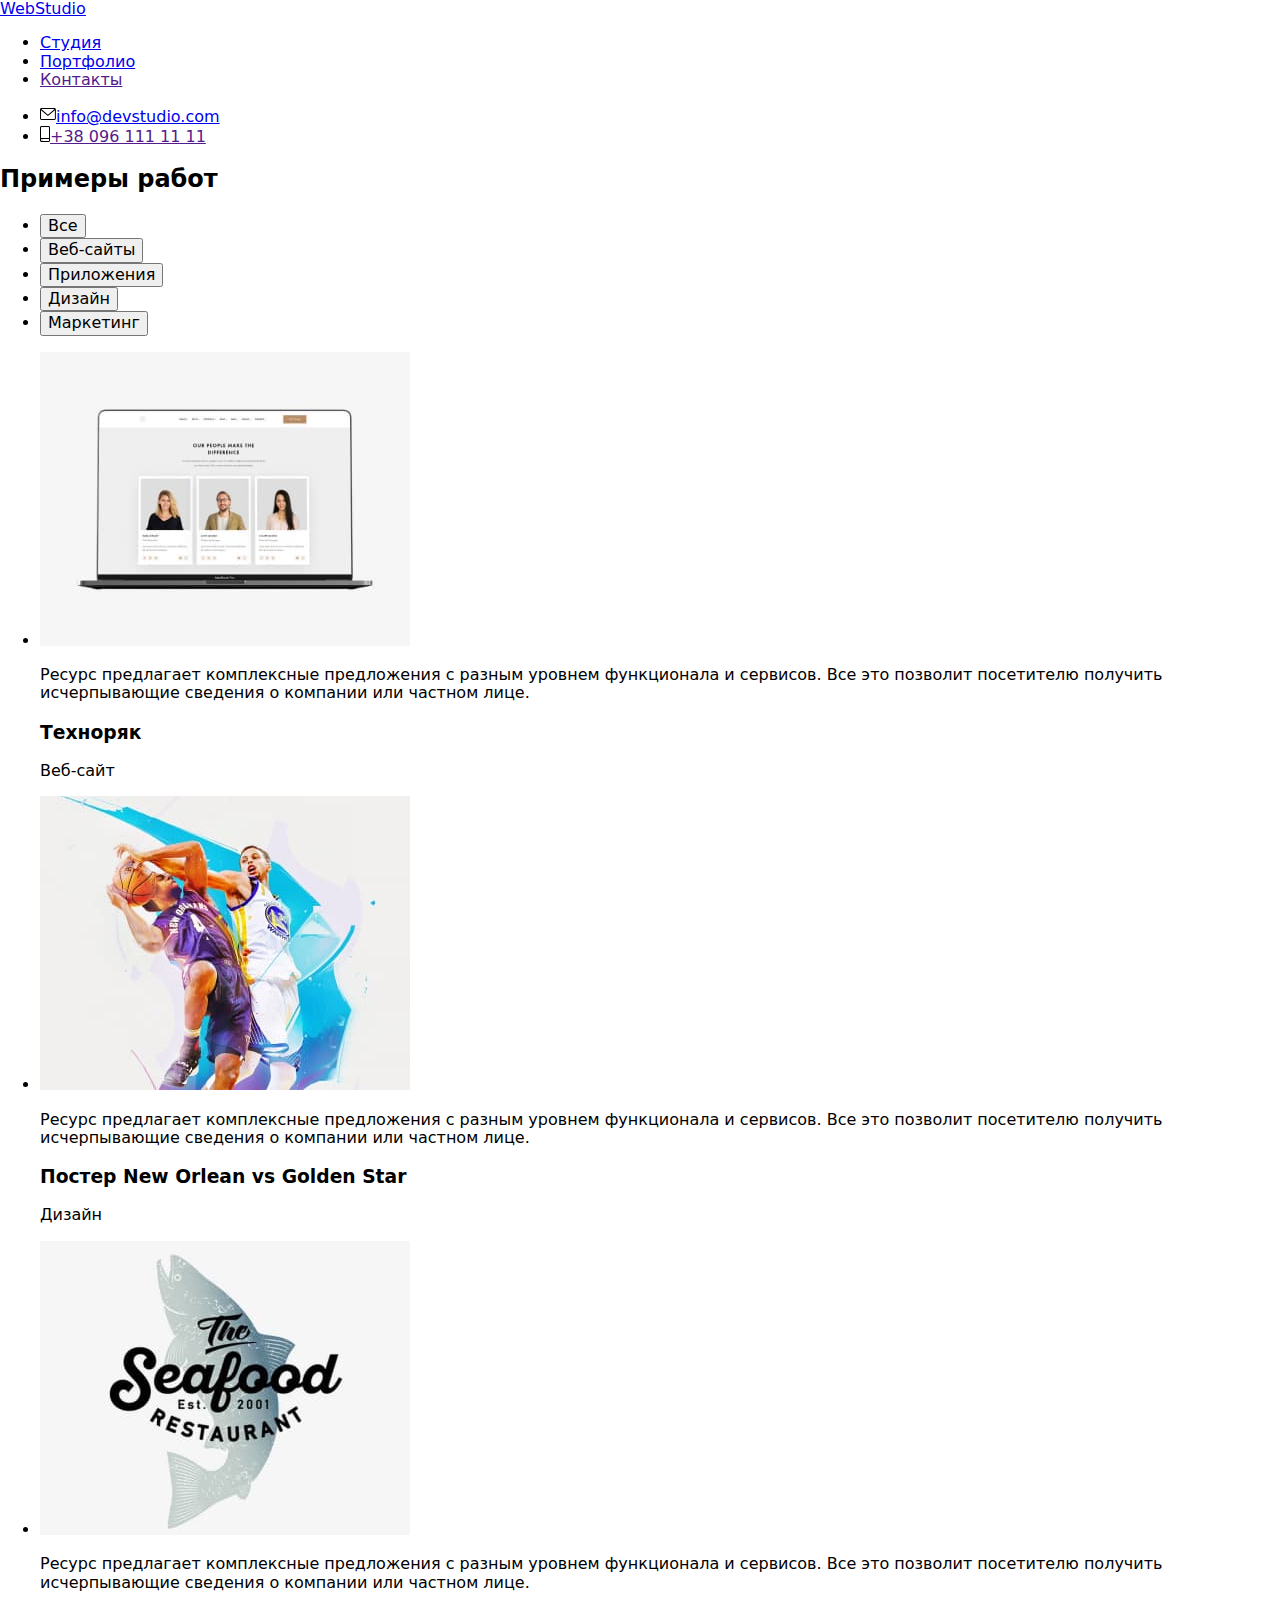
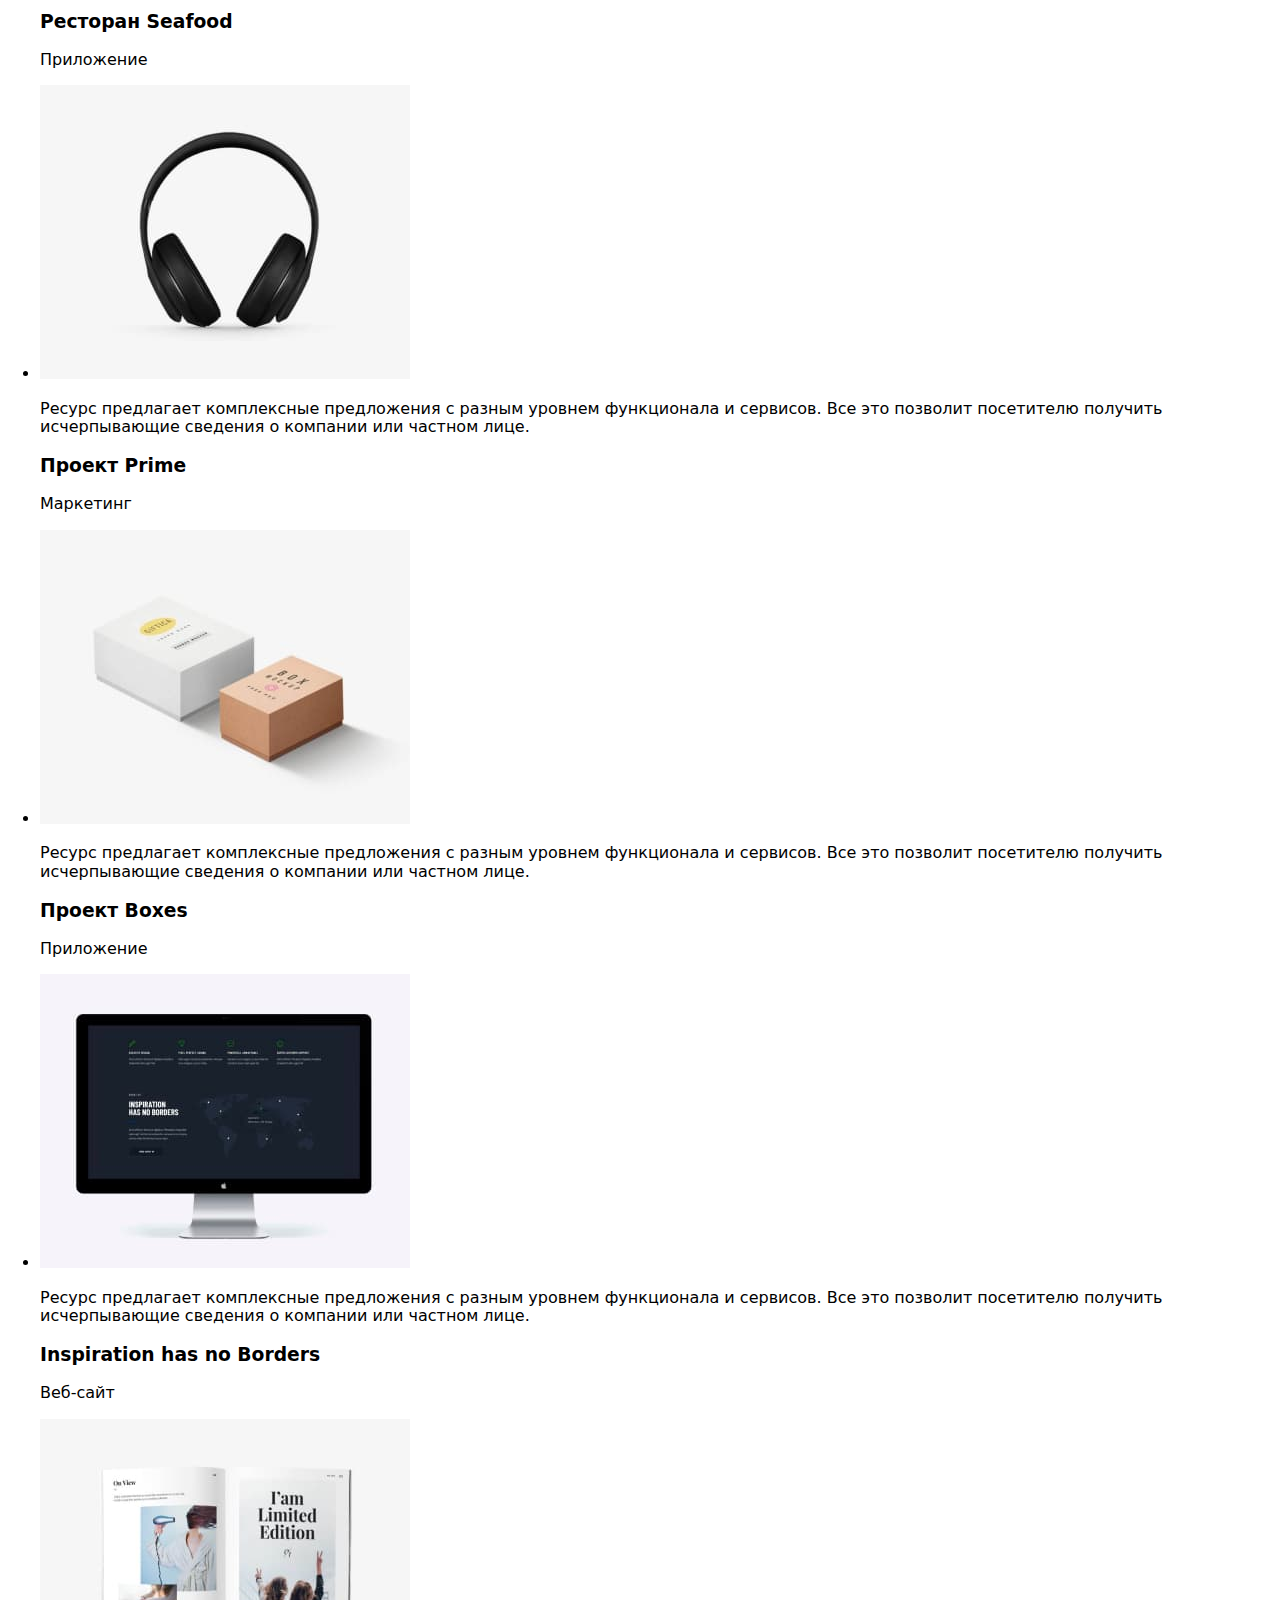
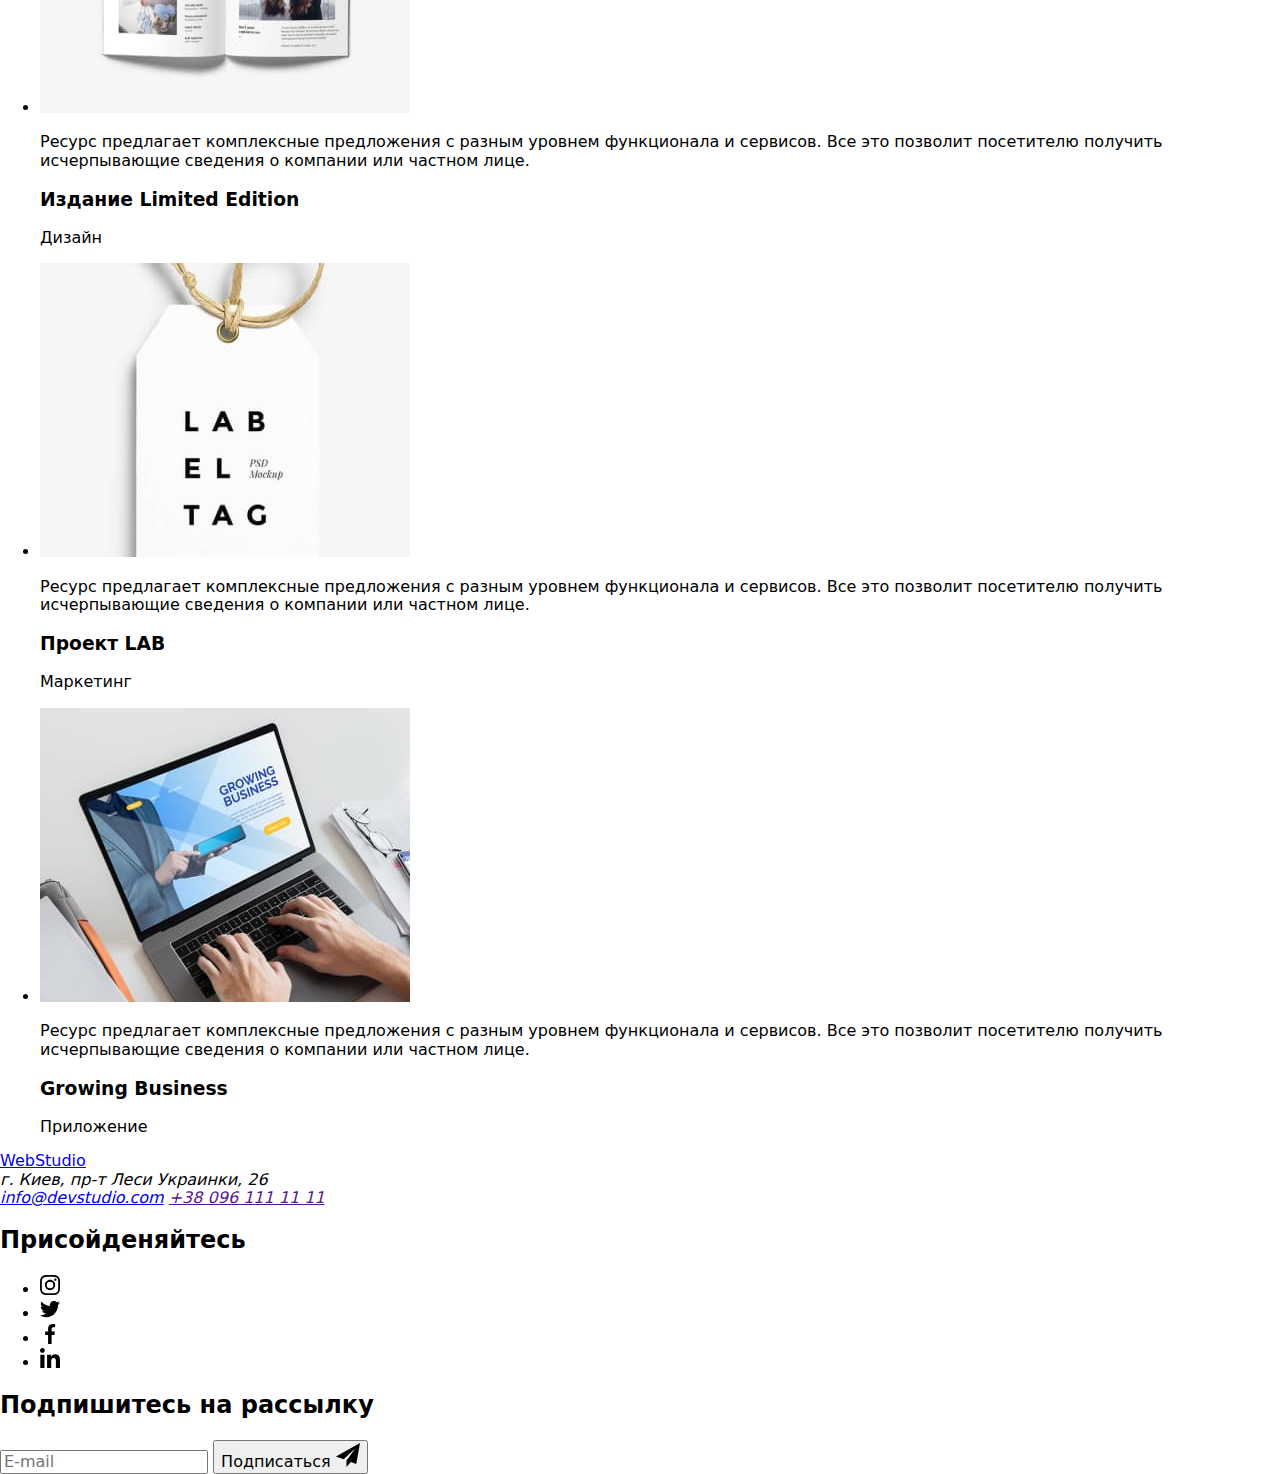
==== portfolio.html @ 20dc33cd "Добавляет разметку страницы" ====
<!DOCTYPE html>
<html lang="ru">

<head>
    <meta charset="UTF-8">
    <meta http-equiv="X-UA-Compatible" content="IE=edge">
    <meta name="viewport" content="width=device-width, initial-scale=1.0">
    <title>Студия</title>
    <link href="https://fonts.googleapis.com/css2?family=Raleway:wght@700&family=Roboto:wght@400;500;700;900&display=swap"
        rel="stylesheet">
    <link rel="stylesheet" href="https://cdnjs.cloudflare.com/ajax/libs/modern-normalize/1.1.0/modern-normalize.min.css">
    <link rel="stylesheet" href="./css/main.min.css">
</head>

<body>
    <!--Шапка-->
    <header class="main"> 
    <div class="container">
     <nav class="page-header">
         <a href="./index.html" class="page-header__logo">Web<span class="page-header__accent">Studio</span></a>
         
         <ul class="site-nav">
             <li class="site-nav__item"><a href="./index.html" class="site-nav__link">Студия</a></li>
             <li class="site-nav__item"><a href="./portfolio.html" class="site-nav__link site-nav__link--active">Портфолио</a></li>
             <li class="site-nav__item"><a href="" class="site-nav__link">Контакты</a></li>
         </ul>
        
         <ul class="contacts">
            <li class="contacts__item">
                <a href="mailto:info@devstudio.com" class="contacts__link">
                    <svg class="contacts__icon" width="16" height="16">
                        <use href="./images/symbol-defs.svg#mail"></use>
                    </svg>info@devstudio.com</a>
            </li>
            <li class="contacts__item">
                <a href="" class="contacts__link">
                    <svg class="contacts__icon" width="10" height="16">
                        <use href="./images/symbol-defs.svg#smartphone"></use>
                    </svg>+38 096 111 11 11</a>
            </li>
        </ul>
     </nav>
    </div> 
    </header>

    <main>
        <!-- Портфолио -->
        <section class="section">
        <div class="container">
            <h2 class="section__title--none">Примеры работ</h2>
            <ul class="buttons">
                <li class="buttons__item"><button type="button" class="buttons__link">Все</button></li>
                <li class="buttons__item"><button type="button" class="buttons__link">Веб-сайты</button></li>
                <li class="buttons__item"><button type="button" class="buttons__link">Приложения</button></li>
                <li class="buttons__item"><button type="button" class="buttons__link">Дизайн</button></li>
                <li class="buttons__item"><button type="button" class="buttons__link">Маркетинг</button></li>
            </ul>
            <ul class="card-set">
            <li class="card-set__elements">
            <div class="foto">
                <img src="./images/portfolio1.jpg" alt="Техноряк" width="370" height="294">
                <div class="foto__overlay">
                    <p class="foto__text">
                        Ресурс предлагает комплексные предложения с разным уровнем функционала и сервисов. Все это позволит посетителю
                        получить
                        исчерпывающие сведения о компании или частном лице.
                    </p>
                </div>
            </div>
                <div class="card-set__meta">
                    <h3 class="card-set__title">Техноряк</h3>
                    <p class="card-set__text">Веб-сайт</p>
                </div>
            </li>
            <li class="card-set__elements">
                <div class="foto">
                <img src="./images/portfolio2.jpg" alt="Постер" width="370" height="294">
                <div class="foto__overlay">
                    <p class="foto__text">
                        Ресурс предлагает комплексные предложения с разным уровнем функционала и сервисов. Все это позволит посетителю
                        получить
                        исчерпывающие сведения о компании или частном лице.
                    </p>
                </div>
                </div>
                <div class="card-set__meta">
                    <h3 class="card-set__title">Постер New Orlean vs Golden Star</h3>
                    <p class="card-set__text">Дизайн</p>
                </div>
            </li>
            <li class="card-set__elements">
                <div class="foto">
                <img src="./images/portfolio3.jpg" alt="Ресторан Seafood" width="370" height="294">
                <div class="foto__overlay">
                    <p class="foto__text">
                        Ресурс предлагает комплексные предложения с разным уровнем функционала и сервисов. Все это позволит посетителю
                        получить
                        исчерпывающие сведения о компании или частном лице.
                    </p>
                </div>
                </div>
                <div class="card-set__meta">
                    <h3 class="card-set__title">Ресторан Seafood</h3>
                    <p class="card-set__text">Приложение</p>
                </div>
            </li>
            <li class="card-set__elements">
                <div class="foto">
                <img src="./images/portfolio4.jpg" alt="Наушники" width="370" height="294">
                <div class="foto__overlay">
                    <p class="foto__text">
                        Ресурс предлагает комплексные предложения с разным уровнем функционала и сервисов. Все это позволит посетителю
                        получить
                        исчерпывающие сведения о компании или частном лице.
                    </p>
                </div>
                </div>
                <div class="card-set__meta">
                    <h3 class="card-set__title">Проект Prime</h3>
                     <p class="card-set__text">Маркетинг</p>
                </div>
            </li>
            <li class="card-set__elements">
                <div class="foto">
                <img src="./images/portfolio5.jpg" alt="Две коробки" width="370" height="294">
                <div class="foto__overlay">
                    <p class="foto__text">
                        Ресурс предлагает комплексные предложения с разным уровнем функционала и сервисов. Все это позволит посетителю
                        получить
                        исчерпывающие сведения о компании или частном лице.
                    </p>
                </div>
                </div>
                <div class="card-set__meta">
                    <h3 class="card-set__title">Проект Boxes</h3>
                    <p class="card-set__text">Приложение</p>
                </div>
            </li>
            <li class="card-set__elements">
                <div class="foto">
                <img src="./images/portfolio6.jpg" alt="Екран монитора" width="370" height="294">
                <div class="foto__overlay">
                    <p class="foto__text">
                        Ресурс предлагает комплексные предложения с разным уровнем функционала и сервисов. Все это позволит посетителю
                        получить
                        исчерпывающие сведения о компании или частном лице.
                    </p>
                </div>
                </div>
                <div class="card-set__meta">
                    <h3 class="card-set__title">Inspiration has no Borders</h3>
                    <p class="card-set__text">Веб-сайт</p>
                </div>
            </li>
            <li class="card-set__elements">
                <div class="foto">
                <img src="./images/portfolio7.jpg" alt="Журнал" width="370" height="294">
                <div class="foto__overlay">
                    <p class="foto__text">
                        Ресурс предлагает комплексные предложения с разным уровнем функционала и сервисов. Все это позволит посетителю
                        получить
                        исчерпывающие сведения о компании или частном лице.
                    </p>
                </div>
                </div>
                <div class="card-set__meta">
                    <h3 class="card-set__title">Издание Limited Edition</h3>
                    <p class="card-set__text">Дизайн</p>
                </div>
             </li>
            <li class="card-set__elements">
                <div class="foto">
                <img src="./images/portfolio8.jpg" alt="Бирочка" width="370" height="294">
                <div class="foto__overlay">
                    <p class="foto__text">
                        Ресурс предлагает комплексные предложения с разным уровнем функционала и сервисов. Все это позволит посетителю
                        получить
                        исчерпывающие сведения о компании или частном лице.
                    </p>
                </div>
                </div>
                <div class="card-set__meta">
                    <h3 class="card-set__title">Проект LAB</h3>
                    <p class="card-set__text">Маркетинг</p>
                </div>
            </li>
            <li class="card-set__elements">
                <div class="foto">
                <img src="./images/portfolio9.jpg" alt="Ноутбук" width="370" height="294">
                <div class="foto__overlay">
                    <p class="foto__text">
                        Ресурс предлагает комплексные предложения с разным уровнем функционала и сервисов. Все это позволит посетителю
                        получить
                        исчерпывающие сведения о компании или частном лице.
                    </p>
                </div>
                </div>
                <div class="card-set__meta">
                    <h3 class="card-set__title">Growing Business</h3>
                    <p class="card-set__text">Приложение</p>
                </div>
            </li>
        </ul>
        </div>
        </section>
    </main>
    
    <!--Футер-->
    <footer class="footer">
        <div class="container container--footer">
            <section class="footer__contacts">
                <a href="./index.html" class="page-header__logo">Web<span class="footer__accent">Studio</span></a>
                <address class="footer__address">г. Киев, пр-т Леси Украинки, 26</address>
                <address class="footer__nav">
                    <a href="mailto:info@devstudio.com" class="footer__link footer__link--mail">info@devstudio.com</a>
                    <a href="" class="footer__link">+38 096 111 11 11</a>
                </address>
            </section>
            <section class="social">
                <h2 class="social__title">Присойденяйтесь</h2>
            <ul class="social__list">
                <li class="social__item">
                    <a class="social__link" href="http://" target="_blank" rel="noopener noreferrer">
                        <svg width="20" height="20">
                            <use href="./images/symbol-defs.svg#instagram"></use>
                        </svg>
                    </a>
                </li>
                <li class="social__item">
                    <a class="social__link" href="http://" target="_blank" rel="noopener noreferrer">
                        <svg width="20" height="20">
                            <use href="./images/symbol-defs.svg#twitter"></use>
                        </svg>
                    </a>
                </li>
                <li class="social__item">
                    <a class="social__link" href="http://" target="_blank" rel="noopener noreferrer">
                        <svg width="20" height="20">
                            <use href="./images/symbol-defs.svg#facebook"></use>
                        </svg>
                    </a>
                </li>
                <li class="social__item">
                    <a class="social__link" href="http://" target="_blank" rel="noopener noreferrer">
                        <svg width="20" height="20">
                            <use href="./images/symbol-defs.svg#linkedin"></use>
                        </svg>
                    </a>
                </li>
            </ul>
           </section>
            <form class="sub">
                <h2 class="sub__title">Подпишитесь на рассылку</h2>

            <div class="sub__group">
                <label for="Email" class="sub__label"></label>
                <input class="sub__input" type="email" id="Email" name="Email" placeholder="E-mail">

                <button type="submit" class="sub__button">Подписаться
                <a class="sub__send" href="http://" target="_blank" rel="noopener noreferrer">
                    <svg width="24" height="24">
                    <use href="./images/symbol-defs.svg#send"></use>
                </svg>
                </a>
                </button>
            </div>
            </form>
            </div>
    </footer>
</body>

</html>
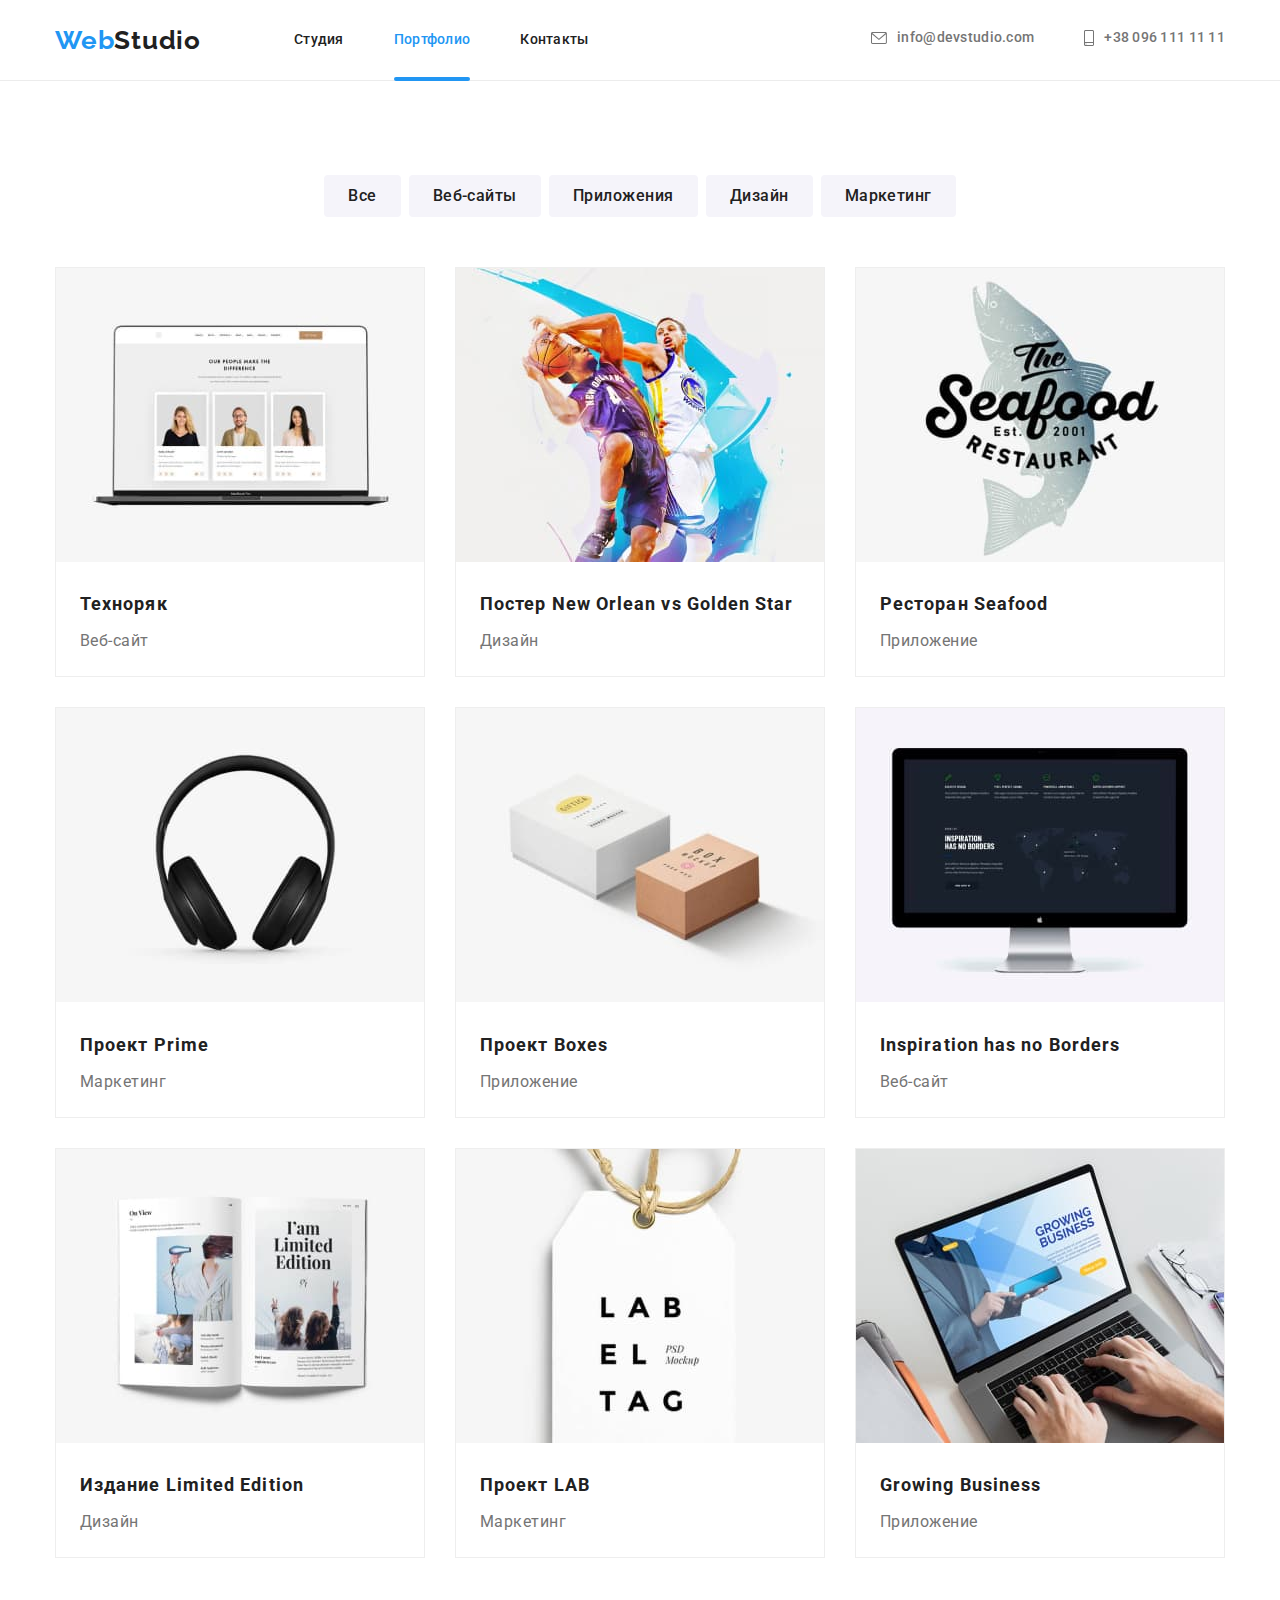
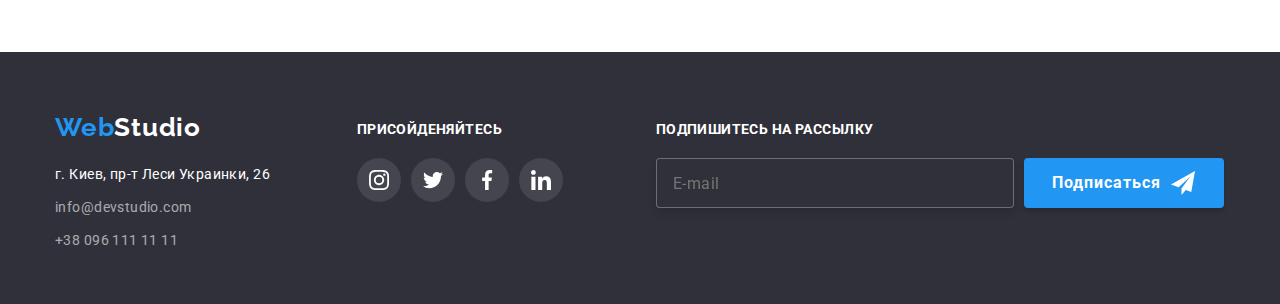
==== commit bdacfa22: "Добавляет адаптивную верстку" ====
--- a/portfolio.html
+++ b/portfolio.html
@@ -45,7 +45,7 @@
 
     <main>
         <!-- Портфолио -->
-        <section class="section">
+        <section class="section section--gallery">
         <div class="container">
             <h2 class="section__title--none">Примеры работ</h2>
             <ul class="buttons">
--- a/css/main.min.css
+++ b/css/main.min.css
@@ -0,0 +1,2 @@
+body{color:var(--primary-text-color);background-color:var(--primary-bgc-color);font-family:Roboto, sans-serif;letter-spacing:0.03em}.container{padding-left:15px;padding-right:15px;margin-left:auto;margin-right:auto}@media screen and (min-width: 480px){.container{width:480px}}@media screen and (min-width: 768px){.container{width:768px}}@media screen and (min-width: 1200px){.container{width:1200px}}h2,h3,ul{padding:0;margin:0;list-style:none}.hero__button,.modal__button{min-width:200px;font-family:inherit;font-weight:700;font-size:16px;line-height:1.9;letter-spacing:0.06em;cursor:pointer;text-align:center;background-color:#2196F3;color:#fff;border-radius:4px;border:1px solid transparent}.features__text,.team__function,.card-set__text{font-style:normal;font-weight:400;letter-spacing:0.03em;color:#757575}.section{display:-webkit-box;display:-ms-flexbox;display:flex}@media screen and (max-width: 767px){.section{padding-top:60px;padding-bottom:60px}}@media screen and (min-width: 768px){.section{padding-top:60px;padding-bottom:60px}}@media screen and (min-width: 1200px){.section{padding-top:94px;padding-bottom:94px}}.section__title{margin-top:0;margin-bottom:30px;color:#212121;font-weight:700;font-size:28px;line-height:1.17;text-align:center}@media screen and (min-width: 1200px){.section__title{margin-bottom:50px;font-size:36px;line-height:1.17}}.section__title--none{display:none}.main{border-bottom:1px solid #ECECEC}.page-header{display:-webkit-box;display:-ms-flexbox;display:flex;-webkit-box-align:center;-ms-flex-align:center;align-items:center}.page-header__accent{color:#212121}.page-header__logo{color:#2196F3;font-family:Raleway, sans-serif;font-weight:700;font-size:26px;line-height:1.19;letter-spacing:0.03em;text-decoration:none}@media screen and (max-width: 480px){.page-header__logo{font-size:24px;line-height:1.17}}.site-nav{display:-webkit-box;display:-ms-flexbox;display:flex;margin-left:93px}.site-nav__item{margin-left:50px}.site-nav__item:first-child{margin-left:0px}.site-nav__link{display:block;padding-top:32px;padding-bottom:32px;color:#212121;font-weight:500;font-size:14px;line-height:1.14;letter-spacing:0.02em;text-decoration:none;-webkit-transition:color 250ms cubic-bezier(0.4, 0, 0.2, 1);transition:color 250ms cubic-bezier(0.4, 0, 0.2, 1)}.site-nav__link:hover,.site-nav__link:focus{color:#2196F3}.site-nav__link--active{position:relative;font-weight:500;font-size:14px;line-height:1.14;letter-spacing:0.02em;text-decoration:none;color:#2196F3}.site-nav__link--active::before{position:absolute;content:"";bottom:-1px;width:100%;height:4px;border-radius:2px;background-color:#2196F3}.contacts{display:-webkit-box;display:-ms-flexbox;display:flex;margin-left:auto}.contacts__item{margin-left:50px}.contacts__item:first-child{margin-left:0px}.contacts__link{display:-webkit-inline-box;display:-ms-inline-flexbox;display:inline-flex;color:#757575;background-color:#fff;font-weight:500;font-size:14px;line-height:1.14;letter-spacing:0.02em;text-decoration:none}.contacts__link:hover,.contacts__link:focus{display:-webkit-box;display:-ms-flexbox;display:flex;color:#2196F3}.contacts__icon{display:-webkit-inline-box;display:-ms-inline-flexbox;display:inline-flex;-webkit-box-align:center;-ms-flex-align:center;align-items:center;margin-right:10px;fill:currentColor}.hero{text-align:center;padding-top:200px;padding-bottom:200px}@media screen and (max-width: 480px){.hero{padding-top:118px;padding-bottom:118px}}@media screen and (max-width: 768px){.hero{padding-top:118px;padding-bottom:118px}}.hero__title{margin-top:0;margin-bottom:30px;color:#fff;font-weight:900;font-size:44px;line-height:1.36;letter-spacing:0.06em;text-transform:uppercase}@media screen and (max-width: 480px){.hero__title{font-size:26px;line-height:1.62}}.hero__button{padding:10px 32px;border-color:#2196F3;-webkit-transition:color 250ms cubic-bezier(0.4, 0, 0.2, 1);transition:color 250ms cubic-bezier(0.4, 0, 0.2, 1)}.overlay{max-width:1600px;height:600px;margin-left:auto;margin-right:auto;background-image:-webkit-gradient(linear, left top, right top, from(rgba(47,48,58,0.4)), to(rgba(47,48,58,0.4))),url("../images/img.jpg");background-image:linear-gradient(to right, rgba(47,48,58,0.4), rgba(47,48,58,0.4)),url("../images/img.jpg");background-color:#C4C4C4;background-repeat:no-repeat;background-position:center}@media screen and (max-width: 480px){.overlay{width:480px;height:400px}}.backdrop{position:fixed;top:0;left:0;width:100%;height:100%;background-color:rgba(0,0,0,0.2);opacity:1;-webkit-transition:opacity 250ms cubic-bezier(0.4, 0, 0.2, 1);transition:opacity 250ms cubic-bezier(0.4, 0, 0.2, 1)}.backdrop.is-hidden{opacity:0;pointer-events:none;visibility:hidden}.backdrop.is-hidden .modal{-webkit-transform:translate(-50%, -50%) scale(1.1);transform:translate(-50%, -50%) scale(1.1)}.modal{position:absolute;top:50%;left:50%;width:528px;height:581px;padding:40px;background-color:#FFFFFF;-webkit-box-shadow:0px 1px 3px rgba(0,0,0,0.12),0px 1px 1px rgba(0,0,0,0.14),0px 2px 1px rgba(0,0,0,0.2);box-shadow:0px 1px 3px rgba(0,0,0,0.12),0px 1px 1px rgba(0,0,0,0.14),0px 2px 1px rgba(0,0,0,0.2);border-radius:4px;-webkit-transform:translate(-50%, -50%) scale(1);transform:translate(-50%, -50%) scale(1);-webkit-transition:-webkit-transform 250ms cubic-bezier(0.4, 0, 0.2, 1);transition:-webkit-transform 250ms cubic-bezier(0.4, 0, 0.2, 1);transition:transform 250ms cubic-bezier(0.4, 0, 0.2, 1);transition:transform 250ms cubic-bezier(0.4, 0, 0.2, 1), -webkit-transform 250ms cubic-bezier(0.4, 0, 0.2, 1)}.modal__form{max-width:528px}.modal__title{margin:0;padding-bottom:12px;font-style:normal;font-weight:700;font-size:20px;line-height:1.15;text-align:center;letter-spacing:0.03em;color:#212121}.modal__field{display:-webkit-box;display:-ms-flexbox;display:flex;-webkit-box-orient:vertical;-webkit-box-direction:normal;-ms-flex-direction:column;flex-direction:column}.modal-user{width:448px;height:58px;margin-bottom:10px}.user{position:relative;display:block;text-align:start;margin-bottom:10px;font-style:normal;font-weight:400;font-size:12px;line-height:1.16;letter-spacing:0.01em;color:#757575}.user:focus-within>.user__icon{fill:#2196F3}.user__input{width:100%;height:40px;margin-top:4px;padding-left:42px;border:1px solid rgba(33,33,33,0.2);border-radius:4px;-webkit-transition:border 250ms cubic-bezier(0.4, 0, 0.2, 1);transition:border 250ms cubic-bezier(0.4, 0, 0.2, 1)}.user__input:focus,.user__input:hover{outline:none;border:1px solid #2196F3}.user__icon{position:absolute;top:70%;left:15px;-webkit-transform:translateY(-70%);transform:translateY(-70%);-webkit-transition:fill 250ms cubic-bezier(0.4, 0, 0.2, 1);transition:fill 250ms cubic-bezier(0.4, 0, 0.2, 1)}.user--comment{margin-bottom:4px}.user__texterea{resize:none;height:120px;padding:12px 16px;margin-bottom:20px;border:1px solid rgba(33,33,33,0.2);border-radius:4px}.user__texterea::-webkit-input-placeholder{font-style:normal;font-weight:400;font-size:12px;line-height:1.16;letter-spacing:0.01em;color:rgba(117,117,117,0.5)}.user__texterea:-ms-input-placeholder{font-style:normal;font-weight:400;font-size:12px;line-height:1.16;letter-spacing:0.01em;color:rgba(117,117,117,0.5)}.user__texterea::-ms-input-placeholder{font-style:normal;font-weight:400;font-size:12px;line-height:1.16;letter-spacing:0.01em;color:rgba(117,117,117,0.5)}.user__texterea::placeholder{font-style:normal;font-weight:400;font-size:12px;line-height:1.16;letter-spacing:0.01em;color:rgba(117,117,117,0.5)}.checkbox{display:-webkit-box;display:-ms-flexbox;display:flex;-webkit-box-align:center;-ms-flex-align:center;align-items:center;-webkit-box-pack:center;-ms-flex-pack:center;justify-content:center;text-align:center;padding-left:9px;padding-top:4px;margin:0;font-size:14px;line-height:1.71;letter-spacing:0.03em}.checkbox__input{position:absolute;width:1px;height:1px;margin:-1px;border:0;padding:0;overflow:hidden;clip:rect(0 0 0 0)}.checkbox__input:checked+.checkbox__box{background-color:#2196F3;border-color:#2196F3}.checkbox__icon{fill:transparent}.checkbox__box{display:-webkit-box;display:-ms-flexbox;display:flex;-webkit-box-align:center;-ms-flex-align:center;align-items:center;-webkit-box-pack:center;-ms-flex-pack:center;justify-content:center;width:16px;height:15px;margin-right:9px;border:2px solid #212121;border-radius:3px}.checkbox__input:checked+.checkbox .checkbox__icon{fill:#fff;border:0.2px solid #FFFFFF}.checkbox__link{color:#2196F3;margin-left:2px}.modal__button{margin-top:30px;padding:10px 55px;-webkit-box-shadow:0px 4px 4px rgba(0,0,0,0.15);box-shadow:0px 4px 4px rgba(0,0,0,0.15);-webkit-transition:background-color 250ms cubic-bezier(0.4, 0, 0.2, 1);transition:background-color 250ms cubic-bezier(0.4, 0, 0.2, 1)}.modal__button:hover,.modal__button:focus{background-color:#188CE8}.modal-close{position:absolute;top:15px;right:15px;width:30px;height:30px;padding:0;background-color:#FFFFFF;border:1px solid rgba(0,0,0,0.1);border-radius:15px;cursor:pointer}.modal-close:focus-within>.modal-close__icon,.modal-close:hover>.modal-close__icon{fill:#2196F3}.modal-close__icon{display:block;background-repeat:no-repeat;background-size:contain;background-position:center;margin-left:5px;-webkit-transition:fill 250ms cubic-bezier(0.4, 0, 0.2, 1);transition:fill 250ms cubic-bezier(0.4, 0, 0.2, 1)}@media screen and (max-width: 767px){.section--features{width:480px}}.features{display:block}@media screen and (min-width: 480px){.features{width:480px}}@media screen and (max-width: 767px){.features{width:480px}}@media screen and (min-width: 768px){.features{display:-webkit-box;display:-ms-flexbox;display:flex;-ms-flex-wrap:wrap;flex-wrap:wrap;width:768px}}@media screen and (min-width: 1200px){.features{width:1200px;display:-webkit-box;display:-ms-flexbox;display:flex}}.features__item{border-radius:4px}@media screen and (max-width: 767px){.features__item{width:450px;margin-bottom:30px;margin-left:15px;margin-right:15px}.features__item:last-child{margin-bottom:0}}@media screen and (min-width: 768px){.features__item{width:354px;margin:15px}.features__item:nth-last-child(-n+2){margin-bottom:0}}@media screen and (min-width: 1200px){.features__item{width:270px;padding-bottom:0}.features__item:nth-last-child(-n+2){margin-bottom:15px}}.features__name{margin-top:0;margin-bottom:10px;color:#212121;font-weight:700;font-size:14px;line-height:1.14;text-transform:uppercase}@media screen and (max-width: 767px){.features__name{text-align:center}}.features__text{margin-top:0;margin-bottom:0;font-size:14px;line-height:1.71}.features__icon{display:-webkit-box;display:-ms-flexbox;display:flex;-webkit-box-align:center;-ms-flex-align:center;align-items:center;-webkit-box-pack:center;-ms-flex-pack:center;justify-content:center;height:120px;border-radius:4px;margin-bottom:30px;background-color:#F5F4FA}@media screen and (min-width: 480px){.features__icon{width:450px}}@media screen and (min-width: 768px){.features__icon{width:354px}}@media screen and (min-width: 1200px){.features__icon{width:270px}}.section--examples{display:none}@media screen and (min-width: 1200px){.section--examples{display:-webkit-box;display:-ms-flexbox;display:flex;padding-top:0}}.examples{display:-webkit-box;display:-ms-flexbox;display:flex}.examples__item{margin-left:30px}.examples__item:first-child{margin-left:0}.examples__action{position:relative;display:-webkit-box;display:-ms-flexbox;display:flex}.examples__text{position:absolute;bottom:0;right:0;display:-webkit-box;display:-ms-flexbox;display:flex;-webkit-box-align:center;-ms-flex-align:center;align-items:center;-webkit-box-pack:center;-ms-flex-pack:center;justify-content:center;margin:0;width:100%;height:70px;font-weight:700;font-size:14px;line-height:1.14;text-align:center;letter-spacing:0.03em;text-transform:uppercase;color:#fff;background-color:rgba(47,48,58,0.8)}.section--command{background-color:#F5F4FA}@media screen and (max-width: 767px){.section--command{width:480px;-webkit-box-pack:center;-ms-flex-pack:center;justify-content:center}}.command{display:block}@media screen and (min-width: 480px){.command{width:450px}}@media screen and (max-width: 767px){.command{width:450px}}@media screen and (min-width: 768px){.command{display:-webkit-box;display:-ms-flexbox;display:flex;-ms-flex-wrap:wrap;flex-wrap:wrap;-webkit-box-pack:center;-ms-flex-pack:center;justify-content:center;-webkit-box-align:center;-ms-flex-align:center;align-items:center;width:768px}}@media screen and (min-width: 1200px){.command{display:-webkit-box;display:-ms-flexbox;display:flex;width:1200px}}.command__item{-webkit-box-sizing:border-box;box-sizing:border-box;border-radius:0px 0px 4px 4px;-webkit-box-shadow:0px 1px 3px rgba(0,0,0,0.12),0px 1px 1px rgba(0,0,0,0.14),0px 2px 1px rgba(0,0,0,0.2);box-shadow:0px 1px 3px rgba(0,0,0,0.12),0px 1px 1px rgba(0,0,0,0.14),0px 2px 1px rgba(0,0,0,0.2);background-color:#fff}@media screen and (max-width: 767px){.command__item{margin-bottom:30px}.command__item:last-child{margin-bottom:0}}@media screen and (min-width: 768px){.command__item{margin-bottom:30px;margin:15px}.command__item:nth-last-child(-n+2){margin-bottom:0}}@media screen and (min-width: 1200px){.command__item{margin-left:30px;margin-right:0;margin-top:0;margin-bottom:0}.command__item:first-child{margin-left:0}}.team{padding-top:30px;padding-bottom:30px}.team__name{margin-top:0;margin-bottom:0px;padding-bottom:10px;color:#212121;font-weight:500;font-size:16px;line-height:1.19;text-align:center}.team__function{margin-top:0;margin-bottom:0px;font-size:16px;line-height:1.19;text-align:center}.command-social{display:-webkit-box;display:-ms-flexbox;display:flex;-webkit-box-pack:center;-ms-flex-pack:center;justify-content:center;margin-top:16px}.command-social__item{margin-left:10px}.command-social__item:first-child{margin-left:0}.command-social__link{display:-webkit-box;display:-ms-flexbox;display:flex;-webkit-box-align:center;-ms-flex-align:center;align-items:center;-webkit-box-pack:center;-ms-flex-pack:center;justify-content:center;width:44px;height:44px;border-radius:50%;fill:#AFB1B8;-webkit-transition:background-color 250ms cubic-bezier(0.4, 0, 0.2, 1),fill 250ms cubic-bezier(0.4, 0, 0.2, 1);transition:background-color 250ms cubic-bezier(0.4, 0, 0.2, 1),fill 250ms cubic-bezier(0.4, 0, 0.2, 1)}.command-social__link:hover,.command-social__link:focus{fill:#fff;background-color:#2196F3}@media screen and (max-width: 767px){.section--clients{width:480px}}.clients{display:-webkit-box;display:-ms-flexbox;display:flex}@media screen and (max-width: 767px){.clients{width:480px;display:-webkit-box;display:-ms-flexbox;display:flex;-ms-flex-wrap:wrap;flex-wrap:wrap;-webkit-box-pack:center;-ms-flex-pack:center;justify-content:center;-webkit-box-align:center;-ms-flex-align:center;align-items:center}}@media screen and (min-width: 768px){.clients{display:-webkit-box;display:-ms-flexbox;display:flex;-ms-flex-wrap:wrap;flex-wrap:wrap;-webkit-box-pack:center;-ms-flex-pack:center;justify-content:center;-webkit-box-align:center;-ms-flex-align:center;align-items:center;margin:-15px}}@media screen and (min-width: 1200px){.clients{display:-webkit-box;display:-ms-flexbox;display:flex;margin:-15px}}.clients__item{display:-webkit-box;display:-ms-flexbox;display:flex;cursor:pointer;fill:#AFB1B8}@media screen and (max-width: 767px){.clients__item{margin:15px}.clients__item:nth-last-child(-n+2){margin-bottom:0}.clients__item:nth-child(-n+2){margin-top:0}}@media screen and (min-width: 768px){.clients__item{width:calc((100% / 3 * 15px) / 3);margin:15px}}@media screen and (min-width: 1200px){.clients__item:first-child{margin-left:0}}.clients__link{display:-webkit-box;display:-ms-flexbox;display:flex;-webkit-box-align:center;-ms-flex-align:center;align-items:center;-webkit-box-pack:center;-ms-flex-pack:center;justify-content:center;width:170px;height:92px;border:1px solid #AFB1B8;border-radius:4px;-webkit-transition:border-color 250ms cubic-bezier(0.4, 0, 0.2, 1),fill 250ms cubic-bezier(0.4, 0, 0.2, 1);transition:border-color 250ms cubic-bezier(0.4, 0, 0.2, 1),fill 250ms cubic-bezier(0.4, 0, 0.2, 1)}.clients__link:hover,.clients__link:focus{fill:#2196F3;border-color:#2196F3}.clients__icon{width:106px;height:60px}.container--footer{display:-webkit-box;display:-ms-flexbox;display:flex}@media screen and (max-width: 767px){.container--footer{display:block}}@media screen and (min-width: 768px){.container--footer{width:768px;-ms-flex-wrap:wrap;flex-wrap:wrap}}@media screen and (min-width: 1200px){.container--footer{min-width:1200px;-ms-flex-wrap:nowrap;flex-wrap:nowrap}}.footer{display:-webkit-box;display:-ms-flexbox;display:flex;padding-top:60px;padding-bottom:60px;background-color:#2F303A}@media screen and (max-width: 767px){.footer{width:480px;height:603px}}@media screen and (min-width: 768px){.footer{min-width:768px;height:463px}}@media screen and (min-width: 1200px){.footer{height:252px}}.footer__contacts{display:block}@media screen and (max-width: 767px){.footer__contacts{-webkit-box-pack:center;-ms-flex-pack:center;justify-content:center;-webkit-box-align:center;-ms-flex-align:center;align-items:center;text-align:center}}@media screen and (min-width: 768px){.footer__contacts{width:232px;margin-left:76px;-webkit-box-pack:center;-ms-flex-pack:center;justify-content:center;-webkit-box-align:center;-ms-flex-align:center;align-items:center;text-align:center}}@media screen and (min-width: 1200px){.footer__contacts{margin-left:0;text-align:start}}.footer__address{margin-bottom:9px;margin-top:20px;color:#fff;font-style:normal;font-size:14px;line-height:1.71;letter-spacing:0.03em}.footer__accent{color:#fff}.footer__nav{display:block}@media screen and (max-width: 767px){.footer__nav{margin-left:155px}}@media screen and (min-width: 768px){.footer__nav{margin-left:50px}}@media screen and (min-width: 1200px){.footer__nav{margin-left:0}}.footer__link{display:-webkit-box;display:-ms-flexbox;display:flex;color:rgba(255,255,255,0.6);font-style:normal;font-size:14px;line-height:1.71;letter-spacing:0.03em;text-decoration:none;-webkit-transition:color 250ms cubic-bezier(0.4, 0, 0.2, 1);transition:color 250ms cubic-bezier(0.4, 0, 0.2, 1)}.footer__link:hover,.footer__link:focus{color:#2196F3;text-decoration:none}.footer__link--mail{margin-bottom:9px}.social{display:inline-block;width:206px;height:80px}@media screen and (max-width: 767px){.social{width:450px;margin-left:0;margin-top:60px}}@media screen and (min-width: 768px){.social{margin-left:165px}}@media screen and (min-width: 1200px){.social{margin-left:70px}}.social__title{margin:0;padding-top:10px;padding-bottom:20px;-webkit-box-pack:center;-ms-flex-pack:center;justify-content:center;font-weight:700;font-size:14px;line-height:1.14;letter-spacing:0.03em;text-transform:uppercase;color:#fff}@media screen and (max-width: 767px){.social__title{text-align:center}}@media screen and (min-width: 768px){.social__title{text-align:center}}@media screen and (min-width: 1200px){.social__title{text-align:start}}.social__list{display:-webkit-box;display:-ms-flexbox;display:flex;margin:0}@media screen and (max-width: 767px){.social__list{width:450px;-webkit-box-pack:center;-ms-flex-pack:center;justify-content:center}}@media screen and (min-width: 1200px){.social__list{width:206px}}.social__item{margin-left:10px}.social__item:first-child{margin-left:0}.social__link{display:-webkit-box;display:-ms-flexbox;display:flex;-webkit-box-align:center;-ms-flex-align:center;align-items:center;-webkit-box-pack:center;-ms-flex-pack:center;justify-content:center;width:44px;height:44px;border-radius:50%;fill:#fff;background-color:rgba(255,255,255,0.1);-webkit-transition:background-color 250ms cubic-bezier(0.4, 0, 0.2, 1);transition:background-color 250ms cubic-bezier(0.4, 0, 0.2, 1)}.social__link:hover,.social__link:focus{background-color:#2196F3}.sub{display:inline-block;margin-left:93px;width:570px;height:86px}@media screen and (max-width: 767px){.sub{width:450px;margin-left:0}}.sub__group{display:block}@media screen and (min-width: 768px){.sub__group{margin-left:50px}}@media screen and (min-width: 1200px){.sub__group{display:-webkit-box;display:-ms-flexbox;display:flex;margin-left:0px}}.sub__title{margin:0;margin-top:50px;padding-top:10px;padding-bottom:20px;-webkit-box-pack:center;-ms-flex-pack:center;justify-content:center;-ms-flex-wrap:nowrap;flex-wrap:nowrap;text-align:center;font-weight:700;font-size:14px;line-height:1.14;letter-spacing:0.03em;text-transform:uppercase;color:#fff}@media screen and (min-width: 768px){.sub__title{margin-top:0}}@media screen and (min-width: 1200px){.sub__title{margin-top:0;text-align:start}}.sub__input{display:-webkit-box;display:-ms-flexbox;display:flex;-webkit-box-align:center;-ms-flex-align:center;align-items:center;height:50px;padding-left:16px;font-style:normal;font-weight:400;font-size:16px;line-height:1.25;letter-spacing:0.03em;color:rgba(255,255,255,0.6);background-color:#2F303A;border:1px solid rgba(255,255,255,0.3);-webkit-filter:drop-shadow(0px 4px 4px rgba(0,0,0,0.15));filter:drop-shadow(0px 4px 4px rgba(0,0,0,0.15));border-radius:4px}@media screen and (max-width: 767px){.sub__input{width:450px}}@media screen and (min-width: 768px){.sub__input{width:450px}}@media screen and (min-width: 1200px){.sub__input{width:358px}}.sub__button{display:-webkit-box;display:-ms-flexbox;display:flex;-webkit-box-align:center;-ms-flex-align:center;align-items:center;-webkit-box-pack:center;-ms-flex-pack:center;justify-content:center;text-align:center;width:200px;height:50px;font-style:normal;font-weight:700;font-size:16px;line-height:1.88;letter-spacing:0.06em;cursor:pointer;color:#fff;background-color:#2196F3;-webkit-box-shadow:0px 4px 4px rgba(0,0,0,0.15);box-shadow:0px 4px 4px rgba(0,0,0,0.15);border-radius:4px;border:1px solid transparent}@media screen and (max-width: 767px){.sub__button{margin-top:20px;margin-left:140px}}@media screen and (min-width: 768px){.sub__button{margin-top:20px;margin-left:140px}}@media screen and (min-width: 1200px){.sub__button{margin-top:0;margin-left:10px}}.sub__send{display:-webkit-box;display:-ms-flexbox;display:flex;margin-left:10px;fill:#fff}.card-set{display:-webkit-box;display:-ms-flexbox;display:flex;-ms-flex-wrap:wrap;flex-wrap:wrap}@media screen and (max-width: 767px){.card-set{-webkit-box-pack:center;-ms-flex-pack:center;justify-content:center}}.card-set__elements{width:370px;margin-right:30px;margin-bottom:30px;border:1px solid #EEEEEE;-webkit-transition:-webkit-box-shadow 250ms var(--timing-function);transition:-webkit-box-shadow 250ms var(--timing-function);transition:box-shadow 250ms var(--timing-function);transition:box-shadow 250ms var(--timing-function), -webkit-box-shadow 250ms var(--timing-function)}.card-set__elements:hover{-webkit-box-shadow:0px 1px 1px rgba(0,0,0,0.12),0px 4px 4px rgba(0,0,0,0.06),1px 4px 6px rgba(0,0,0,0.16);box-shadow:0px 1px 1px rgba(0,0,0,0.12),0px 4px 4px rgba(0,0,0,0.06),1px 4px 6px rgba(0,0,0,0.16)}@media screen and (min-width: 1200px){.card-set__elements:nth-child(3n){margin-right:0}.card-set__elements:nth-last-child(-n+3){margin-bottom:0}}.card-set__meta{padding:20px 24px}.card-set__title{margin-top:0;margin-bottom:0px;padding-bottom:4px;color:#212121;font-weight:700;font-size:18px;line-height:2;letter-spacing:0.06em}.card-set__text{margin-top:0;margin-bottom:0;font-size:16px;line-height:1.88}.foto{position:relative;overflow:hidden;-webkit-transition:background-color 250ms cubic-bezier(0.4, 0, 0.2, 1);transition:background-color 250ms cubic-bezier(0.4, 0, 0.2, 1)}.foto__overlay{position:absolute;top:0;left:0;width:100%;height:100%;opacity:0;-webkit-transform:translateY(100%);transform:translateY(100%);-webkit-transition:opacity 250ms cubic-bezier(0.4, 0, 0.2, 1),-webkit-transform 250ms cubic-bezier(0.4, 0, 0.2, 1);transition:opacity 250ms cubic-bezier(0.4, 0, 0.2, 1),-webkit-transform 250ms cubic-bezier(0.4, 0, 0.2, 1);transition:transform 250ms cubic-bezier(0.4, 0, 0.2, 1),opacity 250ms cubic-bezier(0.4, 0, 0.2, 1);transition:transform 250ms cubic-bezier(0.4, 0, 0.2, 1),opacity 250ms cubic-bezier(0.4, 0, 0.2, 1),-webkit-transform 250ms cubic-bezier(0.4, 0, 0.2, 1);background-color:rgba(33,150,243,0.9)}.foto:hover .foto__overlay{-webkit-transform:translateY(0);transform:translateY(0);opacity:1}.foto__text{position:absolute;top:50%;left:50%;-webkit-transform:translate(-50%, -50%);transform:translate(-50%, -50%);width:320px;font-weight:400;font-size:18px;line-height:1.56;letter-spacing:0.03em;color:#FFFFFF}@media screen and (max-width: 767px){.section--gallery{width:480px}}@media screen and (max-width: 767px){.buttons{display:-webkit-box;display:-ms-flexbox;display:flex;-ms-flex-wrap:wrap;flex-wrap:wrap;margin-left:15px}}@media screen and (min-width: 768px){.buttons{display:-webkit-box;display:-ms-flexbox;display:flex;-webkit-box-align:center;-ms-flex-align:center;align-items:center;-webkit-box-pack:center;-ms-flex-pack:center;justify-content:center;margin-bottom:30px;margin-left:0}}@media screen and (min-width: 1200px){.buttons{margin-bottom:50px}}.buttons__item{margin-left:8px;margin-bottom:15px}@media screen and (min-width: 768px){.buttons__item{margin-bottom:0px}.buttons__item:first-child{margin-left:0}}.buttons__link{padding:6px 22px;color:#212121;background-color:#F5F4FA;border-color:transparent;font-family:inherit;font-weight:500;font-size:16px;line-height:1.62;text-align:center;letter-spacing:0.03em;cursor:pointer;border-radius:4px;-webkit-transition:color 250ms cubic-bezier(0.4, 0, 0.2, 1),background-color 250ms cubic-bezier(0.4, 0, 0.2, 1),-webkit-box-shadow 250ms cubic-bezier(0.4, 0, 0.2, 1);transition:color 250ms cubic-bezier(0.4, 0, 0.2, 1),background-color 250ms cubic-bezier(0.4, 0, 0.2, 1),-webkit-box-shadow 250ms cubic-bezier(0.4, 0, 0.2, 1);transition:color 250ms cubic-bezier(0.4, 0, 0.2, 1),background-color 250ms cubic-bezier(0.4, 0, 0.2, 1),box-shadow 250ms cubic-bezier(0.4, 0, 0.2, 1);transition:color 250ms cubic-bezier(0.4, 0, 0.2, 1),background-color 250ms cubic-bezier(0.4, 0, 0.2, 1),box-shadow 250ms cubic-bezier(0.4, 0, 0.2, 1),-webkit-box-shadow 250ms cubic-bezier(0.4, 0, 0.2, 1)}.buttons__link:hover,.buttons__link:focus{color:#fff;background-color:#2196F3;-webkit-box-shadow:0px 3px 1px rgba(0,0,0,0.1),0px 1px 2px rgba(0,0,0,0.08),0px 2px 2px rgba(0,0,0,0.12);box-shadow:0px 3px 1px rgba(0,0,0,0.1),0px 1px 2px rgba(0,0,0,0.08),0px 2px 2px rgba(0,0,0,0.12)}
+/*# sourceMappingURL=main.min.css.map */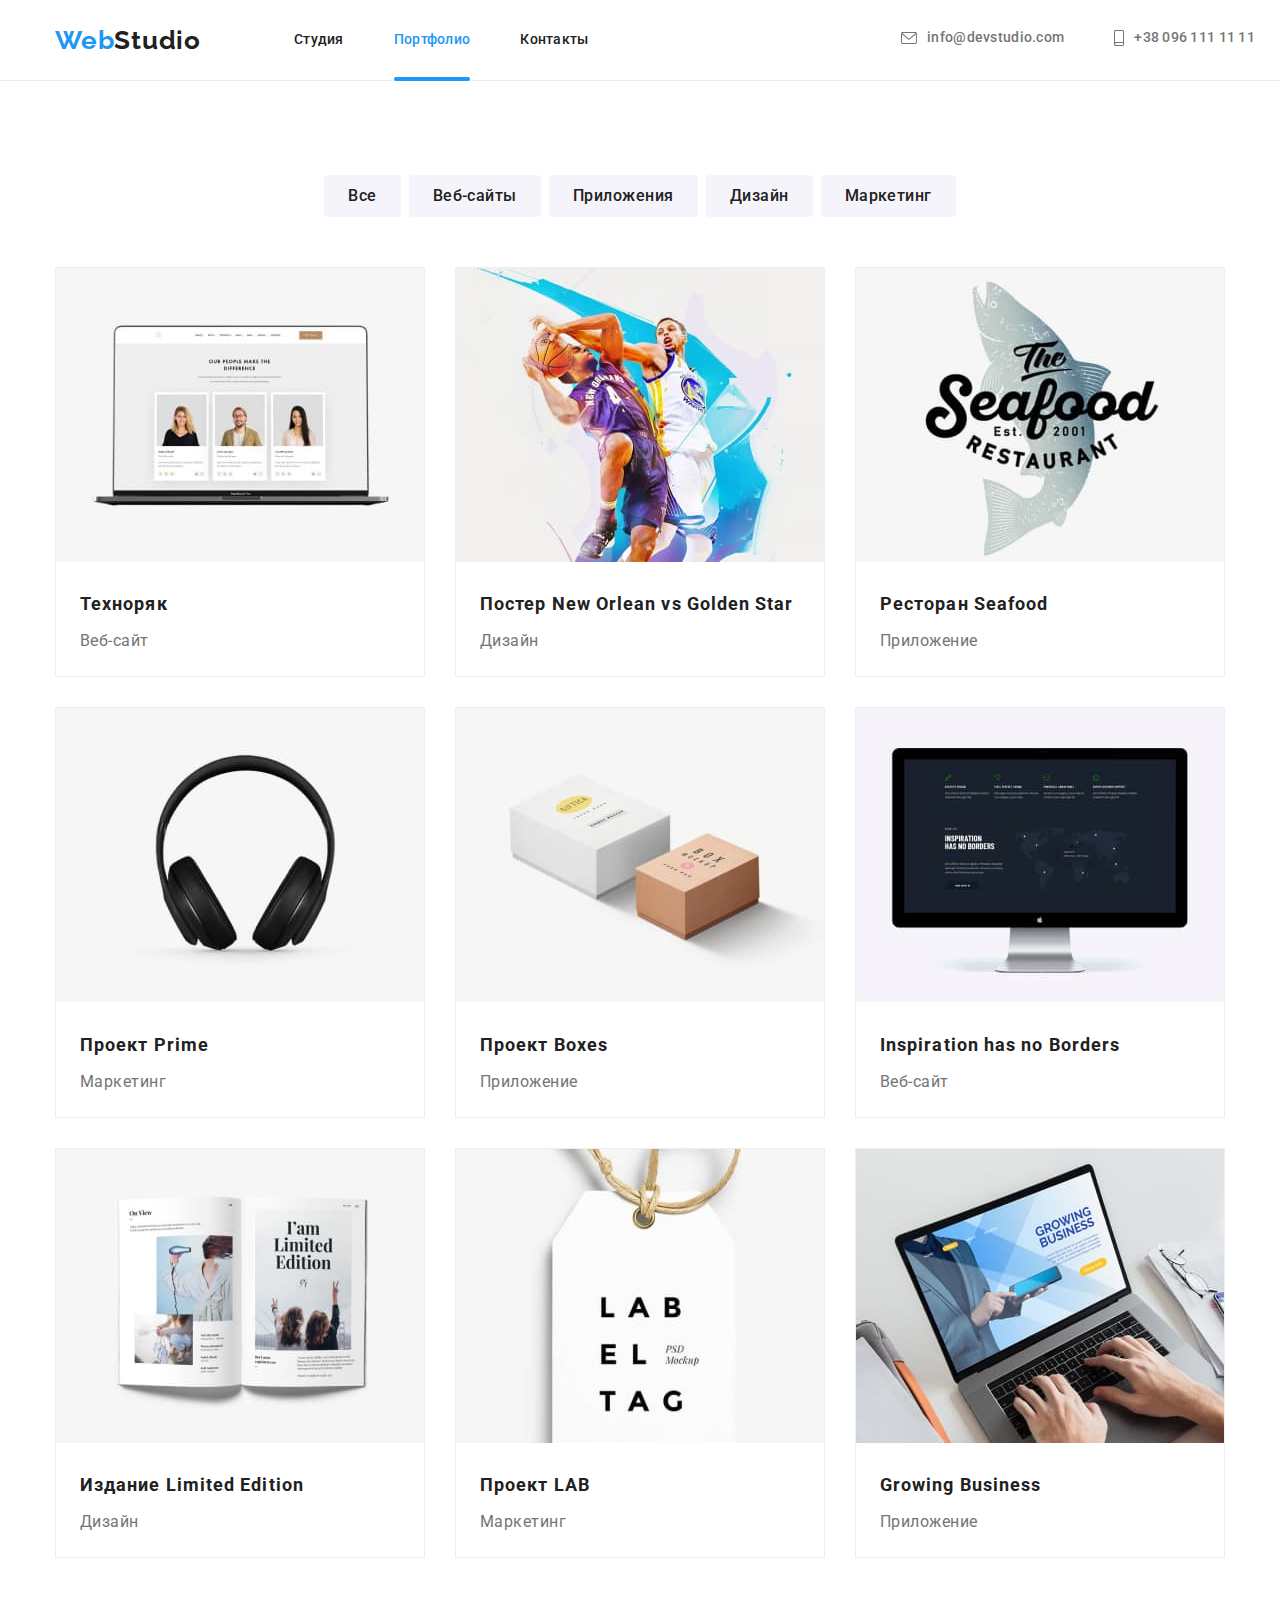
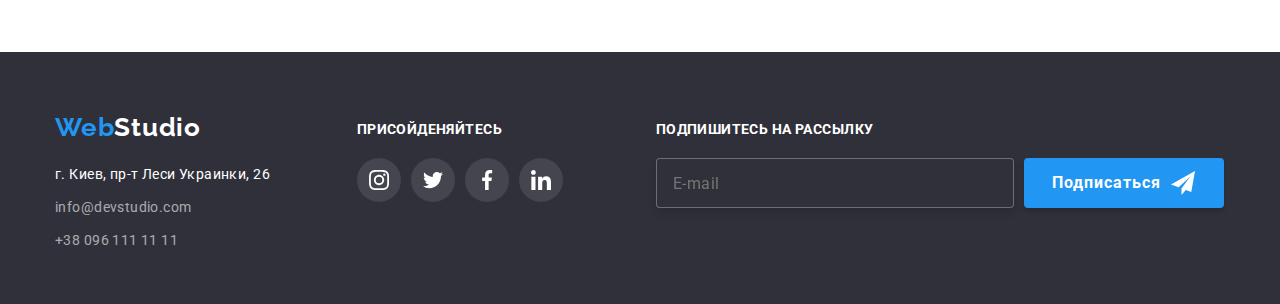
==== commit 56e927e7: "Добавляет разметку страницы" ====
--- a/portfolio.html
+++ b/portfolio.html
@@ -18,7 +18,14 @@
     <div class="container">
      <nav class="page-header">
          <a href="./index.html" class="page-header__logo">Web<span class="page-header__accent">Studio</span></a>
-         
+        <button type="button" class="page-header__button button" aria-controls="page-header__menu" aria-expanded="false"
+            data-menu-button>
+            <svg width="40" height="40" aria-label="Переключатель мобильного меню">
+                <use class="button__cross" href="./images/symbol-defs.svg#icon-close"></use>
+                <use class="button__menu" href="./images/symbol-defs.svg#icon-menu"></use>
+            </svg>
+        </button>
+        <div class="page-header__menu" id="page-header__menu" data-menu>
          <ul class="site-nav">
              <li class="site-nav__item"><a href="./index.html" class="site-nav__link">Студия</a></li>
              <li class="site-nav__item"><a href="./portfolio.html" class="site-nav__link site-nav__link--active">Портфолио</a></li>
@@ -39,6 +46,7 @@
                     </svg>+38 096 111 11 11</a>
             </li>
         </ul>
+        </div>
      </nav>
     </div> 
     </header>
--- a/css/main.min.css
+++ b/css/main.min.css
@@ -1,2 +1,2 @@
-body{color:var(--primary-text-color);background-color:var(--primary-bgc-color);font-family:Roboto, sans-serif;letter-spacing:0.03em}.container{padding-left:15px;padding-right:15px;margin-left:auto;margin-right:auto}@media screen and (min-width: 480px){.container{width:480px}}@media screen and (min-width: 768px){.container{width:768px}}@media screen and (min-width: 1200px){.container{width:1200px}}h2,h3,ul{padding:0;margin:0;list-style:none}.hero__button,.modal__button{min-width:200px;font-family:inherit;font-weight:700;font-size:16px;line-height:1.9;letter-spacing:0.06em;cursor:pointer;text-align:center;background-color:#2196F3;color:#fff;border-radius:4px;border:1px solid transparent}.features__text,.team__function,.card-set__text{font-style:normal;font-weight:400;letter-spacing:0.03em;color:#757575}.section{display:-webkit-box;display:-ms-flexbox;display:flex}@media screen and (max-width: 767px){.section{padding-top:60px;padding-bottom:60px}}@media screen and (min-width: 768px){.section{padding-top:60px;padding-bottom:60px}}@media screen and (min-width: 1200px){.section{padding-top:94px;padding-bottom:94px}}.section__title{margin-top:0;margin-bottom:30px;color:#212121;font-weight:700;font-size:28px;line-height:1.17;text-align:center}@media screen and (min-width: 1200px){.section__title{margin-bottom:50px;font-size:36px;line-height:1.17}}.section__title--none{display:none}.main{border-bottom:1px solid #ECECEC}.page-header{display:-webkit-box;display:-ms-flexbox;display:flex;-webkit-box-align:center;-ms-flex-align:center;align-items:center}.page-header__accent{color:#212121}.page-header__logo{color:#2196F3;font-family:Raleway, sans-serif;font-weight:700;font-size:26px;line-height:1.19;letter-spacing:0.03em;text-decoration:none}@media screen and (max-width: 480px){.page-header__logo{font-size:24px;line-height:1.17}}.site-nav{display:-webkit-box;display:-ms-flexbox;display:flex;margin-left:93px}.site-nav__item{margin-left:50px}.site-nav__item:first-child{margin-left:0px}.site-nav__link{display:block;padding-top:32px;padding-bottom:32px;color:#212121;font-weight:500;font-size:14px;line-height:1.14;letter-spacing:0.02em;text-decoration:none;-webkit-transition:color 250ms cubic-bezier(0.4, 0, 0.2, 1);transition:color 250ms cubic-bezier(0.4, 0, 0.2, 1)}.site-nav__link:hover,.site-nav__link:focus{color:#2196F3}.site-nav__link--active{position:relative;font-weight:500;font-size:14px;line-height:1.14;letter-spacing:0.02em;text-decoration:none;color:#2196F3}.site-nav__link--active::before{position:absolute;content:"";bottom:-1px;width:100%;height:4px;border-radius:2px;background-color:#2196F3}.contacts{display:-webkit-box;display:-ms-flexbox;display:flex;margin-left:auto}.contacts__item{margin-left:50px}.contacts__item:first-child{margin-left:0px}.contacts__link{display:-webkit-inline-box;display:-ms-inline-flexbox;display:inline-flex;color:#757575;background-color:#fff;font-weight:500;font-size:14px;line-height:1.14;letter-spacing:0.02em;text-decoration:none}.contacts__link:hover,.contacts__link:focus{display:-webkit-box;display:-ms-flexbox;display:flex;color:#2196F3}.contacts__icon{display:-webkit-inline-box;display:-ms-inline-flexbox;display:inline-flex;-webkit-box-align:center;-ms-flex-align:center;align-items:center;margin-right:10px;fill:currentColor}.hero{text-align:center;padding-top:200px;padding-bottom:200px}@media screen and (max-width: 480px){.hero{padding-top:118px;padding-bottom:118px}}@media screen and (max-width: 768px){.hero{padding-top:118px;padding-bottom:118px}}.hero__title{margin-top:0;margin-bottom:30px;color:#fff;font-weight:900;font-size:44px;line-height:1.36;letter-spacing:0.06em;text-transform:uppercase}@media screen and (max-width: 480px){.hero__title{font-size:26px;line-height:1.62}}.hero__button{padding:10px 32px;border-color:#2196F3;-webkit-transition:color 250ms cubic-bezier(0.4, 0, 0.2, 1);transition:color 250ms cubic-bezier(0.4, 0, 0.2, 1)}.overlay{max-width:1600px;height:600px;margin-left:auto;margin-right:auto;background-image:-webkit-gradient(linear, left top, right top, from(rgba(47,48,58,0.4)), to(rgba(47,48,58,0.4))),url("../images/img.jpg");background-image:linear-gradient(to right, rgba(47,48,58,0.4), rgba(47,48,58,0.4)),url("../images/img.jpg");background-color:#C4C4C4;background-repeat:no-repeat;background-position:center}@media screen and (max-width: 480px){.overlay{width:480px;height:400px}}.backdrop{position:fixed;top:0;left:0;width:100%;height:100%;background-color:rgba(0,0,0,0.2);opacity:1;-webkit-transition:opacity 250ms cubic-bezier(0.4, 0, 0.2, 1);transition:opacity 250ms cubic-bezier(0.4, 0, 0.2, 1)}.backdrop.is-hidden{opacity:0;pointer-events:none;visibility:hidden}.backdrop.is-hidden .modal{-webkit-transform:translate(-50%, -50%) scale(1.1);transform:translate(-50%, -50%) scale(1.1)}.modal{position:absolute;top:50%;left:50%;width:528px;height:581px;padding:40px;background-color:#FFFFFF;-webkit-box-shadow:0px 1px 3px rgba(0,0,0,0.12),0px 1px 1px rgba(0,0,0,0.14),0px 2px 1px rgba(0,0,0,0.2);box-shadow:0px 1px 3px rgba(0,0,0,0.12),0px 1px 1px rgba(0,0,0,0.14),0px 2px 1px rgba(0,0,0,0.2);border-radius:4px;-webkit-transform:translate(-50%, -50%) scale(1);transform:translate(-50%, -50%) scale(1);-webkit-transition:-webkit-transform 250ms cubic-bezier(0.4, 0, 0.2, 1);transition:-webkit-transform 250ms cubic-bezier(0.4, 0, 0.2, 1);transition:transform 250ms cubic-bezier(0.4, 0, 0.2, 1);transition:transform 250ms cubic-bezier(0.4, 0, 0.2, 1), -webkit-transform 250ms cubic-bezier(0.4, 0, 0.2, 1)}.modal__form{max-width:528px}.modal__title{margin:0;padding-bottom:12px;font-style:normal;font-weight:700;font-size:20px;line-height:1.15;text-align:center;letter-spacing:0.03em;color:#212121}.modal__field{display:-webkit-box;display:-ms-flexbox;display:flex;-webkit-box-orient:vertical;-webkit-box-direction:normal;-ms-flex-direction:column;flex-direction:column}.modal-user{width:448px;height:58px;margin-bottom:10px}.user{position:relative;display:block;text-align:start;margin-bottom:10px;font-style:normal;font-weight:400;font-size:12px;line-height:1.16;letter-spacing:0.01em;color:#757575}.user:focus-within>.user__icon{fill:#2196F3}.user__input{width:100%;height:40px;margin-top:4px;padding-left:42px;border:1px solid rgba(33,33,33,0.2);border-radius:4px;-webkit-transition:border 250ms cubic-bezier(0.4, 0, 0.2, 1);transition:border 250ms cubic-bezier(0.4, 0, 0.2, 1)}.user__input:focus,.user__input:hover{outline:none;border:1px solid #2196F3}.user__icon{position:absolute;top:70%;left:15px;-webkit-transform:translateY(-70%);transform:translateY(-70%);-webkit-transition:fill 250ms cubic-bezier(0.4, 0, 0.2, 1);transition:fill 250ms cubic-bezier(0.4, 0, 0.2, 1)}.user--comment{margin-bottom:4px}.user__texterea{resize:none;height:120px;padding:12px 16px;margin-bottom:20px;border:1px solid rgba(33,33,33,0.2);border-radius:4px}.user__texterea::-webkit-input-placeholder{font-style:normal;font-weight:400;font-size:12px;line-height:1.16;letter-spacing:0.01em;color:rgba(117,117,117,0.5)}.user__texterea:-ms-input-placeholder{font-style:normal;font-weight:400;font-size:12px;line-height:1.16;letter-spacing:0.01em;color:rgba(117,117,117,0.5)}.user__texterea::-ms-input-placeholder{font-style:normal;font-weight:400;font-size:12px;line-height:1.16;letter-spacing:0.01em;color:rgba(117,117,117,0.5)}.user__texterea::placeholder{font-style:normal;font-weight:400;font-size:12px;line-height:1.16;letter-spacing:0.01em;color:rgba(117,117,117,0.5)}.checkbox{display:-webkit-box;display:-ms-flexbox;display:flex;-webkit-box-align:center;-ms-flex-align:center;align-items:center;-webkit-box-pack:center;-ms-flex-pack:center;justify-content:center;text-align:center;padding-left:9px;padding-top:4px;margin:0;font-size:14px;line-height:1.71;letter-spacing:0.03em}.checkbox__input{position:absolute;width:1px;height:1px;margin:-1px;border:0;padding:0;overflow:hidden;clip:rect(0 0 0 0)}.checkbox__input:checked+.checkbox__box{background-color:#2196F3;border-color:#2196F3}.checkbox__icon{fill:transparent}.checkbox__box{display:-webkit-box;display:-ms-flexbox;display:flex;-webkit-box-align:center;-ms-flex-align:center;align-items:center;-webkit-box-pack:center;-ms-flex-pack:center;justify-content:center;width:16px;height:15px;margin-right:9px;border:2px solid #212121;border-radius:3px}.checkbox__input:checked+.checkbox .checkbox__icon{fill:#fff;border:0.2px solid #FFFFFF}.checkbox__link{color:#2196F3;margin-left:2px}.modal__button{margin-top:30px;padding:10px 55px;-webkit-box-shadow:0px 4px 4px rgba(0,0,0,0.15);box-shadow:0px 4px 4px rgba(0,0,0,0.15);-webkit-transition:background-color 250ms cubic-bezier(0.4, 0, 0.2, 1);transition:background-color 250ms cubic-bezier(0.4, 0, 0.2, 1)}.modal__button:hover,.modal__button:focus{background-color:#188CE8}.modal-close{position:absolute;top:15px;right:15px;width:30px;height:30px;padding:0;background-color:#FFFFFF;border:1px solid rgba(0,0,0,0.1);border-radius:15px;cursor:pointer}.modal-close:focus-within>.modal-close__icon,.modal-close:hover>.modal-close__icon{fill:#2196F3}.modal-close__icon{display:block;background-repeat:no-repeat;background-size:contain;background-position:center;margin-left:5px;-webkit-transition:fill 250ms cubic-bezier(0.4, 0, 0.2, 1);transition:fill 250ms cubic-bezier(0.4, 0, 0.2, 1)}@media screen and (max-width: 767px){.section--features{width:480px}}.features{display:block}@media screen and (min-width: 480px){.features{width:480px}}@media screen and (max-width: 767px){.features{width:480px}}@media screen and (min-width: 768px){.features{display:-webkit-box;display:-ms-flexbox;display:flex;-ms-flex-wrap:wrap;flex-wrap:wrap;width:768px}}@media screen and (min-width: 1200px){.features{width:1200px;display:-webkit-box;display:-ms-flexbox;display:flex}}.features__item{border-radius:4px}@media screen and (max-width: 767px){.features__item{width:450px;margin-bottom:30px;margin-left:15px;margin-right:15px}.features__item:last-child{margin-bottom:0}}@media screen and (min-width: 768px){.features__item{width:354px;margin:15px}.features__item:nth-last-child(-n+2){margin-bottom:0}}@media screen and (min-width: 1200px){.features__item{width:270px;padding-bottom:0}.features__item:nth-last-child(-n+2){margin-bottom:15px}}.features__name{margin-top:0;margin-bottom:10px;color:#212121;font-weight:700;font-size:14px;line-height:1.14;text-transform:uppercase}@media screen and (max-width: 767px){.features__name{text-align:center}}.features__text{margin-top:0;margin-bottom:0;font-size:14px;line-height:1.71}.features__icon{display:-webkit-box;display:-ms-flexbox;display:flex;-webkit-box-align:center;-ms-flex-align:center;align-items:center;-webkit-box-pack:center;-ms-flex-pack:center;justify-content:center;height:120px;border-radius:4px;margin-bottom:30px;background-color:#F5F4FA}@media screen and (min-width: 480px){.features__icon{width:450px}}@media screen and (min-width: 768px){.features__icon{width:354px}}@media screen and (min-width: 1200px){.features__icon{width:270px}}.section--examples{display:none}@media screen and (min-width: 1200px){.section--examples{display:-webkit-box;display:-ms-flexbox;display:flex;padding-top:0}}.examples{display:-webkit-box;display:-ms-flexbox;display:flex}.examples__item{margin-left:30px}.examples__item:first-child{margin-left:0}.examples__action{position:relative;display:-webkit-box;display:-ms-flexbox;display:flex}.examples__text{position:absolute;bottom:0;right:0;display:-webkit-box;display:-ms-flexbox;display:flex;-webkit-box-align:center;-ms-flex-align:center;align-items:center;-webkit-box-pack:center;-ms-flex-pack:center;justify-content:center;margin:0;width:100%;height:70px;font-weight:700;font-size:14px;line-height:1.14;text-align:center;letter-spacing:0.03em;text-transform:uppercase;color:#fff;background-color:rgba(47,48,58,0.8)}.section--command{background-color:#F5F4FA}@media screen and (max-width: 767px){.section--command{width:480px;-webkit-box-pack:center;-ms-flex-pack:center;justify-content:center}}.command{display:block}@media screen and (min-width: 480px){.command{width:450px}}@media screen and (max-width: 767px){.command{width:450px}}@media screen and (min-width: 768px){.command{display:-webkit-box;display:-ms-flexbox;display:flex;-ms-flex-wrap:wrap;flex-wrap:wrap;-webkit-box-pack:center;-ms-flex-pack:center;justify-content:center;-webkit-box-align:center;-ms-flex-align:center;align-items:center;width:768px}}@media screen and (min-width: 1200px){.command{display:-webkit-box;display:-ms-flexbox;display:flex;width:1200px}}.command__item{-webkit-box-sizing:border-box;box-sizing:border-box;border-radius:0px 0px 4px 4px;-webkit-box-shadow:0px 1px 3px rgba(0,0,0,0.12),0px 1px 1px rgba(0,0,0,0.14),0px 2px 1px rgba(0,0,0,0.2);box-shadow:0px 1px 3px rgba(0,0,0,0.12),0px 1px 1px rgba(0,0,0,0.14),0px 2px 1px rgba(0,0,0,0.2);background-color:#fff}@media screen and (max-width: 767px){.command__item{margin-bottom:30px}.command__item:last-child{margin-bottom:0}}@media screen and (min-width: 768px){.command__item{margin-bottom:30px;margin:15px}.command__item:nth-last-child(-n+2){margin-bottom:0}}@media screen and (min-width: 1200px){.command__item{margin-left:30px;margin-right:0;margin-top:0;margin-bottom:0}.command__item:first-child{margin-left:0}}.team{padding-top:30px;padding-bottom:30px}.team__name{margin-top:0;margin-bottom:0px;padding-bottom:10px;color:#212121;font-weight:500;font-size:16px;line-height:1.19;text-align:center}.team__function{margin-top:0;margin-bottom:0px;font-size:16px;line-height:1.19;text-align:center}.command-social{display:-webkit-box;display:-ms-flexbox;display:flex;-webkit-box-pack:center;-ms-flex-pack:center;justify-content:center;margin-top:16px}.command-social__item{margin-left:10px}.command-social__item:first-child{margin-left:0}.command-social__link{display:-webkit-box;display:-ms-flexbox;display:flex;-webkit-box-align:center;-ms-flex-align:center;align-items:center;-webkit-box-pack:center;-ms-flex-pack:center;justify-content:center;width:44px;height:44px;border-radius:50%;fill:#AFB1B8;-webkit-transition:background-color 250ms cubic-bezier(0.4, 0, 0.2, 1),fill 250ms cubic-bezier(0.4, 0, 0.2, 1);transition:background-color 250ms cubic-bezier(0.4, 0, 0.2, 1),fill 250ms cubic-bezier(0.4, 0, 0.2, 1)}.command-social__link:hover,.command-social__link:focus{fill:#fff;background-color:#2196F3}@media screen and (max-width: 767px){.section--clients{width:480px}}.clients{display:-webkit-box;display:-ms-flexbox;display:flex}@media screen and (max-width: 767px){.clients{width:480px;display:-webkit-box;display:-ms-flexbox;display:flex;-ms-flex-wrap:wrap;flex-wrap:wrap;-webkit-box-pack:center;-ms-flex-pack:center;justify-content:center;-webkit-box-align:center;-ms-flex-align:center;align-items:center}}@media screen and (min-width: 768px){.clients{display:-webkit-box;display:-ms-flexbox;display:flex;-ms-flex-wrap:wrap;flex-wrap:wrap;-webkit-box-pack:center;-ms-flex-pack:center;justify-content:center;-webkit-box-align:center;-ms-flex-align:center;align-items:center;margin:-15px}}@media screen and (min-width: 1200px){.clients{display:-webkit-box;display:-ms-flexbox;display:flex;margin:-15px}}.clients__item{display:-webkit-box;display:-ms-flexbox;display:flex;cursor:pointer;fill:#AFB1B8}@media screen and (max-width: 767px){.clients__item{margin:15px}.clients__item:nth-last-child(-n+2){margin-bottom:0}.clients__item:nth-child(-n+2){margin-top:0}}@media screen and (min-width: 768px){.clients__item{width:calc((100% / 3 * 15px) / 3);margin:15px}}@media screen and (min-width: 1200px){.clients__item:first-child{margin-left:0}}.clients__link{display:-webkit-box;display:-ms-flexbox;display:flex;-webkit-box-align:center;-ms-flex-align:center;align-items:center;-webkit-box-pack:center;-ms-flex-pack:center;justify-content:center;width:170px;height:92px;border:1px solid #AFB1B8;border-radius:4px;-webkit-transition:border-color 250ms cubic-bezier(0.4, 0, 0.2, 1),fill 250ms cubic-bezier(0.4, 0, 0.2, 1);transition:border-color 250ms cubic-bezier(0.4, 0, 0.2, 1),fill 250ms cubic-bezier(0.4, 0, 0.2, 1)}.clients__link:hover,.clients__link:focus{fill:#2196F3;border-color:#2196F3}.clients__icon{width:106px;height:60px}.container--footer{display:-webkit-box;display:-ms-flexbox;display:flex}@media screen and (max-width: 767px){.container--footer{display:block}}@media screen and (min-width: 768px){.container--footer{width:768px;-ms-flex-wrap:wrap;flex-wrap:wrap}}@media screen and (min-width: 1200px){.container--footer{min-width:1200px;-ms-flex-wrap:nowrap;flex-wrap:nowrap}}.footer{display:-webkit-box;display:-ms-flexbox;display:flex;padding-top:60px;padding-bottom:60px;background-color:#2F303A}@media screen and (max-width: 767px){.footer{width:480px;height:603px}}@media screen and (min-width: 768px){.footer{min-width:768px;height:463px}}@media screen and (min-width: 1200px){.footer{height:252px}}.footer__contacts{display:block}@media screen and (max-width: 767px){.footer__contacts{-webkit-box-pack:center;-ms-flex-pack:center;justify-content:center;-webkit-box-align:center;-ms-flex-align:center;align-items:center;text-align:center}}@media screen and (min-width: 768px){.footer__contacts{width:232px;margin-left:76px;-webkit-box-pack:center;-ms-flex-pack:center;justify-content:center;-webkit-box-align:center;-ms-flex-align:center;align-items:center;text-align:center}}@media screen and (min-width: 1200px){.footer__contacts{margin-left:0;text-align:start}}.footer__address{margin-bottom:9px;margin-top:20px;color:#fff;font-style:normal;font-size:14px;line-height:1.71;letter-spacing:0.03em}.footer__accent{color:#fff}.footer__nav{display:block}@media screen and (max-width: 767px){.footer__nav{margin-left:155px}}@media screen and (min-width: 768px){.footer__nav{margin-left:50px}}@media screen and (min-width: 1200px){.footer__nav{margin-left:0}}.footer__link{display:-webkit-box;display:-ms-flexbox;display:flex;color:rgba(255,255,255,0.6);font-style:normal;font-size:14px;line-height:1.71;letter-spacing:0.03em;text-decoration:none;-webkit-transition:color 250ms cubic-bezier(0.4, 0, 0.2, 1);transition:color 250ms cubic-bezier(0.4, 0, 0.2, 1)}.footer__link:hover,.footer__link:focus{color:#2196F3;text-decoration:none}.footer__link--mail{margin-bottom:9px}.social{display:inline-block;width:206px;height:80px}@media screen and (max-width: 767px){.social{width:450px;margin-left:0;margin-top:60px}}@media screen and (min-width: 768px){.social{margin-left:165px}}@media screen and (min-width: 1200px){.social{margin-left:70px}}.social__title{margin:0;padding-top:10px;padding-bottom:20px;-webkit-box-pack:center;-ms-flex-pack:center;justify-content:center;font-weight:700;font-size:14px;line-height:1.14;letter-spacing:0.03em;text-transform:uppercase;color:#fff}@media screen and (max-width: 767px){.social__title{text-align:center}}@media screen and (min-width: 768px){.social__title{text-align:center}}@media screen and (min-width: 1200px){.social__title{text-align:start}}.social__list{display:-webkit-box;display:-ms-flexbox;display:flex;margin:0}@media screen and (max-width: 767px){.social__list{width:450px;-webkit-box-pack:center;-ms-flex-pack:center;justify-content:center}}@media screen and (min-width: 1200px){.social__list{width:206px}}.social__item{margin-left:10px}.social__item:first-child{margin-left:0}.social__link{display:-webkit-box;display:-ms-flexbox;display:flex;-webkit-box-align:center;-ms-flex-align:center;align-items:center;-webkit-box-pack:center;-ms-flex-pack:center;justify-content:center;width:44px;height:44px;border-radius:50%;fill:#fff;background-color:rgba(255,255,255,0.1);-webkit-transition:background-color 250ms cubic-bezier(0.4, 0, 0.2, 1);transition:background-color 250ms cubic-bezier(0.4, 0, 0.2, 1)}.social__link:hover,.social__link:focus{background-color:#2196F3}.sub{display:inline-block;margin-left:93px;width:570px;height:86px}@media screen and (max-width: 767px){.sub{width:450px;margin-left:0}}.sub__group{display:block}@media screen and (min-width: 768px){.sub__group{margin-left:50px}}@media screen and (min-width: 1200px){.sub__group{display:-webkit-box;display:-ms-flexbox;display:flex;margin-left:0px}}.sub__title{margin:0;margin-top:50px;padding-top:10px;padding-bottom:20px;-webkit-box-pack:center;-ms-flex-pack:center;justify-content:center;-ms-flex-wrap:nowrap;flex-wrap:nowrap;text-align:center;font-weight:700;font-size:14px;line-height:1.14;letter-spacing:0.03em;text-transform:uppercase;color:#fff}@media screen and (min-width: 768px){.sub__title{margin-top:0}}@media screen and (min-width: 1200px){.sub__title{margin-top:0;text-align:start}}.sub__input{display:-webkit-box;display:-ms-flexbox;display:flex;-webkit-box-align:center;-ms-flex-align:center;align-items:center;height:50px;padding-left:16px;font-style:normal;font-weight:400;font-size:16px;line-height:1.25;letter-spacing:0.03em;color:rgba(255,255,255,0.6);background-color:#2F303A;border:1px solid rgba(255,255,255,0.3);-webkit-filter:drop-shadow(0px 4px 4px rgba(0,0,0,0.15));filter:drop-shadow(0px 4px 4px rgba(0,0,0,0.15));border-radius:4px}@media screen and (max-width: 767px){.sub__input{width:450px}}@media screen and (min-width: 768px){.sub__input{width:450px}}@media screen and (min-width: 1200px){.sub__input{width:358px}}.sub__button{display:-webkit-box;display:-ms-flexbox;display:flex;-webkit-box-align:center;-ms-flex-align:center;align-items:center;-webkit-box-pack:center;-ms-flex-pack:center;justify-content:center;text-align:center;width:200px;height:50px;font-style:normal;font-weight:700;font-size:16px;line-height:1.88;letter-spacing:0.06em;cursor:pointer;color:#fff;background-color:#2196F3;-webkit-box-shadow:0px 4px 4px rgba(0,0,0,0.15);box-shadow:0px 4px 4px rgba(0,0,0,0.15);border-radius:4px;border:1px solid transparent}@media screen and (max-width: 767px){.sub__button{margin-top:20px;margin-left:140px}}@media screen and (min-width: 768px){.sub__button{margin-top:20px;margin-left:140px}}@media screen and (min-width: 1200px){.sub__button{margin-top:0;margin-left:10px}}.sub__send{display:-webkit-box;display:-ms-flexbox;display:flex;margin-left:10px;fill:#fff}.card-set{display:-webkit-box;display:-ms-flexbox;display:flex;-ms-flex-wrap:wrap;flex-wrap:wrap}@media screen and (max-width: 767px){.card-set{-webkit-box-pack:center;-ms-flex-pack:center;justify-content:center}}.card-set__elements{width:370px;margin-right:30px;margin-bottom:30px;border:1px solid #EEEEEE;-webkit-transition:-webkit-box-shadow 250ms var(--timing-function);transition:-webkit-box-shadow 250ms var(--timing-function);transition:box-shadow 250ms var(--timing-function);transition:box-shadow 250ms var(--timing-function), -webkit-box-shadow 250ms var(--timing-function)}.card-set__elements:hover{-webkit-box-shadow:0px 1px 1px rgba(0,0,0,0.12),0px 4px 4px rgba(0,0,0,0.06),1px 4px 6px rgba(0,0,0,0.16);box-shadow:0px 1px 1px rgba(0,0,0,0.12),0px 4px 4px rgba(0,0,0,0.06),1px 4px 6px rgba(0,0,0,0.16)}@media screen and (min-width: 1200px){.card-set__elements:nth-child(3n){margin-right:0}.card-set__elements:nth-last-child(-n+3){margin-bottom:0}}.card-set__meta{padding:20px 24px}.card-set__title{margin-top:0;margin-bottom:0px;padding-bottom:4px;color:#212121;font-weight:700;font-size:18px;line-height:2;letter-spacing:0.06em}.card-set__text{margin-top:0;margin-bottom:0;font-size:16px;line-height:1.88}.foto{position:relative;overflow:hidden;-webkit-transition:background-color 250ms cubic-bezier(0.4, 0, 0.2, 1);transition:background-color 250ms cubic-bezier(0.4, 0, 0.2, 1)}.foto__overlay{position:absolute;top:0;left:0;width:100%;height:100%;opacity:0;-webkit-transform:translateY(100%);transform:translateY(100%);-webkit-transition:opacity 250ms cubic-bezier(0.4, 0, 0.2, 1),-webkit-transform 250ms cubic-bezier(0.4, 0, 0.2, 1);transition:opacity 250ms cubic-bezier(0.4, 0, 0.2, 1),-webkit-transform 250ms cubic-bezier(0.4, 0, 0.2, 1);transition:transform 250ms cubic-bezier(0.4, 0, 0.2, 1),opacity 250ms cubic-bezier(0.4, 0, 0.2, 1);transition:transform 250ms cubic-bezier(0.4, 0, 0.2, 1),opacity 250ms cubic-bezier(0.4, 0, 0.2, 1),-webkit-transform 250ms cubic-bezier(0.4, 0, 0.2, 1);background-color:rgba(33,150,243,0.9)}.foto:hover .foto__overlay{-webkit-transform:translateY(0);transform:translateY(0);opacity:1}.foto__text{position:absolute;top:50%;left:50%;-webkit-transform:translate(-50%, -50%);transform:translate(-50%, -50%);width:320px;font-weight:400;font-size:18px;line-height:1.56;letter-spacing:0.03em;color:#FFFFFF}@media screen and (max-width: 767px){.section--gallery{width:480px}}@media screen and (max-width: 767px){.buttons{display:-webkit-box;display:-ms-flexbox;display:flex;-ms-flex-wrap:wrap;flex-wrap:wrap;margin-left:15px}}@media screen and (min-width: 768px){.buttons{display:-webkit-box;display:-ms-flexbox;display:flex;-webkit-box-align:center;-ms-flex-align:center;align-items:center;-webkit-box-pack:center;-ms-flex-pack:center;justify-content:center;margin-bottom:30px;margin-left:0}}@media screen and (min-width: 1200px){.buttons{margin-bottom:50px}}.buttons__item{margin-left:8px;margin-bottom:15px}@media screen and (min-width: 768px){.buttons__item{margin-bottom:0px}.buttons__item:first-child{margin-left:0}}.buttons__link{padding:6px 22px;color:#212121;background-color:#F5F4FA;border-color:transparent;font-family:inherit;font-weight:500;font-size:16px;line-height:1.62;text-align:center;letter-spacing:0.03em;cursor:pointer;border-radius:4px;-webkit-transition:color 250ms cubic-bezier(0.4, 0, 0.2, 1),background-color 250ms cubic-bezier(0.4, 0, 0.2, 1),-webkit-box-shadow 250ms cubic-bezier(0.4, 0, 0.2, 1);transition:color 250ms cubic-bezier(0.4, 0, 0.2, 1),background-color 250ms cubic-bezier(0.4, 0, 0.2, 1),-webkit-box-shadow 250ms cubic-bezier(0.4, 0, 0.2, 1);transition:color 250ms cubic-bezier(0.4, 0, 0.2, 1),background-color 250ms cubic-bezier(0.4, 0, 0.2, 1),box-shadow 250ms cubic-bezier(0.4, 0, 0.2, 1);transition:color 250ms cubic-bezier(0.4, 0, 0.2, 1),background-color 250ms cubic-bezier(0.4, 0, 0.2, 1),box-shadow 250ms cubic-bezier(0.4, 0, 0.2, 1),-webkit-box-shadow 250ms cubic-bezier(0.4, 0, 0.2, 1)}.buttons__link:hover,.buttons__link:focus{color:#fff;background-color:#2196F3;-webkit-box-shadow:0px 3px 1px rgba(0,0,0,0.1),0px 1px 2px rgba(0,0,0,0.08),0px 2px 2px rgba(0,0,0,0.12);box-shadow:0px 3px 1px rgba(0,0,0,0.1),0px 1px 2px rgba(0,0,0,0.08),0px 2px 2px rgba(0,0,0,0.12)}
+body{color:var(--primary-text-color);background-color:var(--primary-bgc-color);font-family:Roboto, sans-serif;letter-spacing:0.03em}body.modal-open{overflow:hidden}.container{padding-left:15px;padding-right:15px;margin-left:auto;margin-right:auto}@media screen and (max-width: 767px){.container{width:480px}}@media screen and (min-width: 768px){.container{max-width:768px}}@media screen and (min-width: 1200px){.container{max-width:1200px}}h2,h3,ul{padding:0;margin:0;list-style:none}.hero__button,.modal__button{min-width:200px;font-family:inherit;font-weight:700;font-size:16px;line-height:1.9;letter-spacing:0.06em;cursor:pointer;text-align:center;background-color:#2196F3;color:#fff;border-radius:4px;border:1px solid transparent}.features__text,.team__function,.card-set__text{font-style:normal;font-weight:400;letter-spacing:0.03em;color:#757575}.section{display:-webkit-box;display:-ms-flexbox;display:flex}@media screen and (max-width: 767px){.section{padding-top:60px;padding-bottom:60px}}@media screen and (min-width: 768px){.section{padding-top:60px;padding-bottom:60px}}@media screen and (min-width: 1200px){.section{padding-top:94px;padding-bottom:94px}}.section__title{margin-top:0;margin-bottom:30px;color:#212121;font-weight:700;font-size:28px;line-height:1.17;text-align:center}@media screen and (min-width: 1200px){.section__title{margin-bottom:50px;font-size:36px;line-height:1.17}}.section__title--none{display:none}.main{position:relative;border-bottom:1px solid #ECECEC}@media screen and (max-width: 767px){.main{min-width:480px}}.page-header{display:-webkit-box;display:-ms-flexbox;display:flex;-webkit-box-align:center;-ms-flex-align:center;align-items:center;height:60px}@media screen and (min-width: 768px) and (max-width: 1199px){.page-header{height:80px}}@media screen and (min-width: 1200px){.page-header{width:1200px;height:80px}}.page-header__accent{color:#212121}.page-header__menu{text-align:center}@media screen and (max-width: 767px){.page-header__menu{display:none;position:absolute;top:100%;left:0;width:100%;height:796px;background-color:#fff;-webkit-box-shadow:0px 4px 8px rgba(0,0,0,0.04),0px 2px 4px rgba(0,0,0,0.08),0px 1px 3px rgba(0,0,0,0.16);box-shadow:0px 4px 8px rgba(0,0,0,0.04),0px 2px 4px rgba(0,0,0,0.08),0px 1px 3px rgba(0,0,0,0.16)}.page-header__menu.is-open{display:block}}@media screen and (min-width: 768px){.page-header__menu{display:-webkit-box;display:-ms-flexbox;display:flex;height:80px}}@media screen and (min-width: 1200px){.page-header__menu{width:100%;display:-webkit-box;display:-ms-flexbox;display:flex}}.page-header__button{display:-webkit-inline-box;display:-ms-inline-flexbox;display:inline-flex;margin:0;margin-left:auto;padding:0;border:none;background-color:transparent;background-position:center}@media screen and (min-width: 768px){.page-header__button{display:none}}.button .button__cross{display:none}.button.is-open .button__cross{display:block}.button.is-open .button__menu{display:none}.page-header__icon{width:19px;height:19px}.page-header__logo{color:#2196F3;font-family:Raleway, sans-serif;font-weight:700;font-size:26px;line-height:1.19;letter-spacing:0.03em;text-decoration:none}@media screen and (min-width: 480px) and (max-width: 1199px){.page-header__logo{font-size:24px;line-height:1.17}}.site-nav{display:-webkit-box;display:-ms-flexbox;display:flex}@media screen and (max-width: 767px){.site-nav{display:block;text-align:start;margin-left:40px;margin-bottom:302px}}@media screen and (min-width: 768px){.site-nav{margin-left:88px}}@media screen and (min-width: 1200px){.site-nav{margin-left:93px}}@media screen and (min-width: 768px){.site-nav__item{margin-left:50px}}.site-nav__item:first-child{margin-left:0px}.site-nav__link{display:block;padding-top:32px;padding-bottom:32px;color:#212121;font-weight:500;font-size:14px;line-height:1.14;letter-spacing:0.02em;text-decoration:none;-webkit-transition:color 250ms cubic-bezier(0.4, 0, 0.2, 1);transition:color 250ms cubic-bezier(0.4, 0, 0.2, 1)}.site-nav__link:hover,.site-nav__link:focus{color:#2196F3}@media screen and (max-width: 767px){.site-nav__link{font-size:40px;line-height:1.17}}.site-nav__link--active{position:relative;font-weight:500;font-size:14px;line-height:1.14;letter-spacing:0.02em;text-decoration:none;color:#2196F3}@media screen and (max-width: 767px){.site-nav__link--active{font-size:40px;line-height:1.17}}.site-nav__link--active::before{position:absolute;content:"";bottom:-1px;width:100%;height:4px;border-radius:2px;background-color:#2196F3}@media screen and (max-width: 767px){.site-nav__link--active::before{display:none}}.contacts{display:block;-webkit-box-align:center;-ms-flex-align:center;align-items:center}@media screen and (max-width: 767px){.contacts{display:-webkit-box;display:-ms-flexbox;display:flex;-ms-flex-wrap:wrap;flex-wrap:wrap;-webkit-box-orient:vertical;-webkit-box-direction:reverse;-ms-flex-direction:column-reverse;flex-direction:column-reverse;-ms-flex-line-pack:start;align-content:flex-start;margin-left:40px}}@media screen and (min-width: 768px) and (max-width: 1199px){.contacts{margin-top:21px;margin-bottom:21px;margin-right:15px;margin-left:21px}}@media screen and (min-width: 1200px){.contacts{display:-webkit-box;display:-ms-flexbox;display:flex;margin-left:auto}}@media screen and (max-width: 767px){.contacts__item{margin-bottom:32px}}@media screen and (min-width: 768px) and (max-width: 1199px){.contacts__item{margin-bottom:10px;margin-left:50px}.contacts__item:last-child{margin-bottom:0px;margin-left:40px}}@media screen and (min-width: 1200px){.contacts__item{margin-left:50px}.contacts__item:first-child{margin-left:0px}}.contacts__link{display:-webkit-inline-box;display:-ms-inline-flexbox;display:inline-flex;color:#757575;background-color:#fff;font-weight:500;font-size:14px;line-height:1.14;letter-spacing:0.02em;text-decoration:none}.contacts__link:hover,.contacts__link:focus{display:-webkit-box;display:-ms-flexbox;display:flex;color:#2196F3}@media screen and (max-width: 767px){.contacts__link{font-size:24px;line-height:1.17}}.contacts__icon{display:-webkit-inline-box;display:-ms-inline-flexbox;display:inline-flex;-webkit-box-align:center;-ms-flex-align:center;align-items:center;margin-right:10px;fill:currentColor}@media screen and (max-width: 767px){.contacts__icon{display:none}}.hero{text-align:center}@media screen and (max-width: 1199px){.hero{padding-top:118px;padding-bottom:118px}}@media screen and (min-width: 1200px){.hero{padding-top:200px;padding-bottom:200px}}.hero__title{margin-top:0;margin-bottom:30px;color:#fff;font-weight:900;font-size:26px;line-height:1.62;letter-spacing:0.06em;text-transform:uppercase}@media screen and (min-width: 1200px){.hero__title{font-size:44px;line-height:1.36}}.hero__button{padding:10px 32px;border-color:#2196F3;-webkit-transition:color 250ms cubic-bezier(0.4, 0, 0.2, 1);transition:color 250ms cubic-bezier(0.4, 0, 0.2, 1)}.overlay{max-width:1600px;height:400px;margin-left:auto;margin-right:auto;background-image:-webkit-gradient(linear, left top, right top, from(rgba(47,48,58,0.4)), to(rgba(47,48,58,0.4))),url("../images/img.jpg");background-image:linear-gradient(to right, rgba(47,48,58,0.4), rgba(47,48,58,0.4)),url("../images/img.jpg");background-color:#C4C4C4;background-repeat:no-repeat;background-position:center}@media screen and (max-width: 767px){.overlay{min-width:480px}}@media screen and (min-width: 1200px){.overlay{height:600px}}.backdrop{position:fixed;top:0;left:0;width:100%;height:100%;background-color:rgba(0,0,0,0.2);opacity:1;-webkit-transition:opacity 250ms cubic-bezier(0.4, 0, 0.2, 1);transition:opacity 250ms cubic-bezier(0.4, 0, 0.2, 1);overflow-y:scroll}@media screen and (min-width: 1200px){.backdrop{overflow-y:none}}.backdrop.is-hidden{opacity:0;pointer-events:none;visibility:hidden}.backdrop.is-hidden .modal{-webkit-transform:translate(-50%, -50%) scale(1.1);transform:translate(-50%, -50%) scale(1.1)}.modal{position:absolute;top:50%;left:50%;width:450px;height:609px;padding:40px;background-color:#FFFFFF;-webkit-box-shadow:0px 1px 3px rgba(0,0,0,0.12),0px 1px 1px rgba(0,0,0,0.14),0px 2px 1px rgba(0,0,0,0.2);box-shadow:0px 1px 3px rgba(0,0,0,0.12),0px 1px 1px rgba(0,0,0,0.14),0px 2px 1px rgba(0,0,0,0.2);border-radius:4px;-webkit-transform:translate(-50%, -50%) scale(1);transform:translate(-50%, -50%) scale(1);-webkit-transition:-webkit-transform 250ms cubic-bezier(0.4, 0, 0.2, 1);transition:-webkit-transform 250ms cubic-bezier(0.4, 0, 0.2, 1);transition:transform 250ms cubic-bezier(0.4, 0, 0.2, 1);transition:transform 250ms cubic-bezier(0.4, 0, 0.2, 1), -webkit-transform 250ms cubic-bezier(0.4, 0, 0.2, 1)}@media screen and (min-width: 1200px){.modal{width:528px;height:581px}}.modal__form{max-width:528px}.modal__title{margin:0;padding-bottom:12px;font-style:normal;font-weight:700;font-size:20px;line-height:1.50;text-align:center;letter-spacing:0.03em;color:#212121}@media screen and (min-width: 1200px){.modal__title{font-size:20px;line-height:1.15}}.modal__field{display:-webkit-box;display:-ms-flexbox;display:flex;-webkit-box-orient:vertical;-webkit-box-direction:normal;-ms-flex-direction:column;flex-direction:column}.modal-user{width:370px;height:58px;margin-bottom:10px}@media screen and (min-width: 1200px){.modal-user{width:448px}}.user{position:relative;display:block;text-align:start;margin-bottom:10px;font-style:normal;font-weight:400;font-size:12px;line-height:1.16;letter-spacing:0.01em;color:#757575}.user:focus-within>.user__icon{fill:#2196F3}.user__input{width:100%;height:40px;margin-top:4px;padding-left:42px;border:1px solid rgba(33,33,33,0.2);border-radius:4px;-webkit-transition:border 250ms cubic-bezier(0.4, 0, 0.2, 1);transition:border 250ms cubic-bezier(0.4, 0, 0.2, 1)}.user__input:focus,.user__input:hover{outline:none;border:1px solid #2196F3}.user__icon{position:absolute;top:70%;left:15px;-webkit-transform:translateY(-70%);transform:translateY(-70%);-webkit-transition:fill 250ms cubic-bezier(0.4, 0, 0.2, 1);transition:fill 250ms cubic-bezier(0.4, 0, 0.2, 1)}.user--comment{margin-bottom:4px}.user__texterea{resize:none;height:120px;padding:12px 16px;margin-bottom:20px;border:1px solid rgba(33,33,33,0.2);border-radius:4px}.user__texterea::-webkit-input-placeholder{font-style:normal;font-weight:400;font-size:14px;line-height:1.14;letter-spacing:0.01em;color:rgba(117,117,117,0.5)}.user__texterea:-ms-input-placeholder{font-style:normal;font-weight:400;font-size:14px;line-height:1.14;letter-spacing:0.01em;color:rgba(117,117,117,0.5)}.user__texterea::-ms-input-placeholder{font-style:normal;font-weight:400;font-size:14px;line-height:1.14;letter-spacing:0.01em;color:rgba(117,117,117,0.5)}.user__texterea::placeholder{font-style:normal;font-weight:400;font-size:14px;line-height:1.14;letter-spacing:0.01em;color:rgba(117,117,117,0.5)}@media screen and (min-width: 1200px){.user__texterea::-webkit-input-placeholder{font-size:12px;line-height:1.16}.user__texterea:-ms-input-placeholder{font-size:12px;line-height:1.16}.user__texterea::-ms-input-placeholder{font-size:12px;line-height:1.16}.user__texterea::placeholder{font-size:12px;line-height:1.16}}.checkbox{display:-webkit-box;display:-ms-flexbox;display:flex;-webkit-box-align:center;-ms-flex-align:center;align-items:center;-webkit-box-pack:center;-ms-flex-pack:center;justify-content:center;text-align:center;padding-top:4px;margin:0;font-size:12px;line-height:1.71;letter-spacing:0.03em}@media screen and (min-width: 1200px){.checkbox{font-size:14px;line-height:1.16}}.checkbox__input{position:absolute;width:1px;height:1px;margin:-1px;border:0;padding:0;overflow:hidden;clip:rect(0 0 0 0)}.checkbox__input:checked+.checkbox__box{background-color:#2196F3;border-color:#2196F3}.checkbox__icon{fill:transparent}.checkbox__box{display:-webkit-box;display:-ms-flexbox;display:flex;-webkit-box-align:center;-ms-flex-align:center;align-items:center;-webkit-box-pack:center;-ms-flex-pack:center;justify-content:center;width:16px;height:15px;margin-right:9px;border:2px solid #212121;border-radius:3px}.checkbox__input:checked+.checkbox .checkbox__icon{fill:#fff;border:0.2px solid #FFFFFF}.checkbox__link{color:#2196F3;margin-left:2px}.modal__button{margin-top:30px;padding:10px 55px;-webkit-box-shadow:0px 4px 4px rgba(0,0,0,0.15);box-shadow:0px 4px 4px rgba(0,0,0,0.15);-webkit-transition:background-color 250ms cubic-bezier(0.4, 0, 0.2, 1);transition:background-color 250ms cubic-bezier(0.4, 0, 0.2, 1)}.modal__button:hover,.modal__button:focus{background-color:#188CE8}.modal-close{position:absolute;top:15px;right:15px;width:30px;height:30px;padding:0;background-color:#FFFFFF;border:1px solid rgba(0,0,0,0.1);border-radius:15px;cursor:pointer}.modal-close:focus-within>.modal-close__icon,.modal-close:hover>.modal-close__icon{fill:#2196F3}.modal-close__icon{display:block;background-repeat:no-repeat;background-size:contain;background-position:center;margin-left:5px;-webkit-transition:fill 250ms cubic-bezier(0.4, 0, 0.2, 1);transition:fill 250ms cubic-bezier(0.4, 0, 0.2, 1)}.features{display:block}@media screen and (max-width: 767px){.features{width:480px}}@media screen and (min-width: 768px){.features{display:-webkit-box;display:-ms-flexbox;display:flex;-ms-flex-wrap:wrap;flex-wrap:wrap;width:768px}}@media screen and (min-width: 1200px){.features{width:1200px;display:-webkit-box;display:-ms-flexbox;display:flex}}.features__item{border-radius:4px}@media screen and (max-width: 767px){.features__item{width:450px;margin-bottom:30px;margin-left:15px;margin-right:15px}.features__item:last-child{margin-bottom:0}}@media screen and (min-width: 768px){.features__item{width:354px;margin:15px}.features__item:nth-last-child(-n+2){margin-bottom:0}}@media screen and (min-width: 1200px){.features__item{width:270px;padding-bottom:0}.features__item:nth-last-child(-n+2){margin-bottom:15px}}.features__name{margin-top:0;margin-bottom:10px;color:#212121;font-weight:700;font-size:14px;line-height:1.14;text-transform:uppercase}@media screen and (max-width: 767px){.features__name{text-align:center}}.features__text{margin-top:0;margin-bottom:0;font-size:14px;line-height:1.71}.features__icon{display:-webkit-box;display:-ms-flexbox;display:flex;-webkit-box-align:center;-ms-flex-align:center;align-items:center;-webkit-box-pack:center;-ms-flex-pack:center;justify-content:center;height:120px;border-radius:4px;margin-bottom:30px;background-color:#F5F4FA}@media screen and (min-width: 480px){.features__icon{width:450px}}@media screen and (min-width: 768px){.features__icon{width:354px}}@media screen and (min-width: 1200px){.features__icon{width:270px}}.section--examples{padding-top:0}@media screen and (max-width: 1199px){.section--examples{display:none}}.examples{display:-webkit-box;display:-ms-flexbox;display:flex}.examples__item{margin-left:30px}.examples__item:first-child{margin-left:0}.examples__action{position:relative;display:-webkit-box;display:-ms-flexbox;display:flex}.examples__text{position:absolute;bottom:0;right:0;display:-webkit-box;display:-ms-flexbox;display:flex;-webkit-box-align:center;-ms-flex-align:center;align-items:center;-webkit-box-pack:center;-ms-flex-pack:center;justify-content:center;margin:0;width:100%;height:70px;font-weight:700;font-size:14px;line-height:1.14;text-align:center;letter-spacing:0.03em;text-transform:uppercase;color:#fff;background-color:rgba(47,48,58,0.8)}.section--command{background-color:#F5F4FA}@media screen and (max-width: 767px){.section--command{min-width:480px;-webkit-box-pack:center;-ms-flex-pack:center;justify-content:center}}.command{display:block}@media screen and (min-width: 768px){.command{display:-webkit-box;display:-ms-flexbox;display:flex;-ms-flex-wrap:wrap;flex-wrap:wrap;-webkit-box-pack:center;-ms-flex-pack:center;justify-content:center;-webkit-box-align:center;-ms-flex-align:center;align-items:center}}@media screen and (min-width: 1200px){.command{display:-webkit-box;display:-ms-flexbox;display:flex;width:1200px}}.command__item{-webkit-box-sizing:border-box;box-sizing:border-box;border-radius:0px 0px 4px 4px;-webkit-box-shadow:0px 1px 3px rgba(0,0,0,0.12),0px 1px 1px rgba(0,0,0,0.14),0px 2px 1px rgba(0,0,0,0.2);box-shadow:0px 1px 3px rgba(0,0,0,0.12),0px 1px 1px rgba(0,0,0,0.14),0px 2px 1px rgba(0,0,0,0.2);background-color:#fff}@media screen and (max-width: 767px){.command__item{margin-bottom:30px}.command__item:last-child{margin-bottom:0}}@media screen and (min-width: 768px){.command__item{margin-bottom:30px;margin:15px}.command__item:nth-last-child(-n+2){margin-bottom:0}}@media screen and (min-width: 1200px){.command__item{margin-left:30px;margin-right:0;margin-top:0;margin-bottom:0}.command__item:first-child{margin-left:0}}.team{padding-top:30px;padding-bottom:30px}.team__name{margin-top:0;margin-bottom:0px;padding-bottom:10px;color:#212121;font-weight:500;font-size:16px;line-height:1.19;text-align:center}.team__function{margin-top:0;margin-bottom:0px;font-size:16px;line-height:1.19;text-align:center}.command-social{display:-webkit-box;display:-ms-flexbox;display:flex;-webkit-box-pack:center;-ms-flex-pack:center;justify-content:center;margin-top:16px}.command-social__item{margin-left:10px}.command-social__item:first-child{margin-left:0}.command-social__link{display:-webkit-box;display:-ms-flexbox;display:flex;-webkit-box-align:center;-ms-flex-align:center;align-items:center;-webkit-box-pack:center;-ms-flex-pack:center;justify-content:center;width:44px;height:44px;border-radius:50%;fill:#AFB1B8;-webkit-transition:background-color 250ms cubic-bezier(0.4, 0, 0.2, 1),fill 250ms cubic-bezier(0.4, 0, 0.2, 1);transition:background-color 250ms cubic-bezier(0.4, 0, 0.2, 1),fill 250ms cubic-bezier(0.4, 0, 0.2, 1)}.command-social__link:hover,.command-social__link:focus{fill:#fff;background-color:#2196F3}.clients{display:-webkit-box;display:-ms-flexbox;display:flex}@media screen and (max-width: 767px){.clients{width:480px;margin:-15px;display:-webkit-box;display:-ms-flexbox;display:flex;-ms-flex-wrap:wrap;flex-wrap:wrap;-webkit-box-pack:center;-ms-flex-pack:center;justify-content:center;-webkit-box-align:center;-ms-flex-align:center;align-items:center}}@media screen and (min-width: 768px) and (max-width: 1199px){.clients{display:-webkit-box;display:-ms-flexbox;display:flex;-ms-flex-wrap:wrap;flex-wrap:wrap;-webkit-box-pack:center;-ms-flex-pack:center;justify-content:center;-webkit-box-align:center;-ms-flex-align:center;align-items:center;margin:-15px}}.clients__item{display:-webkit-box;display:-ms-flexbox;display:flex;cursor:pointer;fill:#AFB1B8}@media screen and (max-width: 767px){.clients__item{width:calc((100% - 4 * 15px) / 2);margin:15px}.clients__item:nth-last-child(-n+2){margin-bottom:0}.clients__item:nth-child(-n+2){margin-top:0}}@media screen and (min-width: 768px) and (max-width: 1199px){.clients__item{width:calc((100% - 6 * 15px) / 3);margin:15px}}@media screen and (min-width: 1200px){.clients__item{margin-left:30px}.clients__item:first-child{margin-left:0}}.clients__link{display:-webkit-box;display:-ms-flexbox;display:flex;-webkit-box-align:center;-ms-flex-align:center;align-items:center;-webkit-box-pack:center;-ms-flex-pack:center;justify-content:center;height:92px;border:1px solid #AFB1B8;border-radius:4px;-webkit-transition:border-color 250ms cubic-bezier(0.4, 0, 0.2, 1),fill 250ms cubic-bezier(0.4, 0, 0.2, 1);transition:border-color 250ms cubic-bezier(0.4, 0, 0.2, 1),fill 250ms cubic-bezier(0.4, 0, 0.2, 1)}.clients__link:hover,.clients__link:focus{fill:#2196F3;border-color:#2196F3}@media screen and (max-width: 767px){.clients__link{width:210px}}@media screen and (min-width: 768px){.clients__link{width:226px}}@media screen and (min-width: 1200px){.clients__link{width:170px}}.clients__icon{width:106px;height:60px}.container--footer{display:-webkit-box;display:-ms-flexbox;display:flex}@media screen and (max-width: 767px){.container--footer{display:block}}@media screen and (min-width: 768px){.container--footer{width:768px;-ms-flex-wrap:wrap;flex-wrap:wrap}}@media screen and (min-width: 1200px){.container--footer{min-width:1200px;-ms-flex-wrap:nowrap;flex-wrap:nowrap}}.footer{display:-webkit-box;display:-ms-flexbox;display:flex;padding-top:60px;padding-bottom:60px;background-color:#2F303A}@media screen and (max-width: 767px){.footer{min-width:480px;height:603px}}@media screen and (min-width: 768px){.footer{min-width:768px;height:463px}}@media screen and (min-width: 1200px){.footer{height:252px}}.footer__contacts{display:block}@media screen and (max-width: 767px){.footer__contacts{-webkit-box-pack:center;-ms-flex-pack:center;justify-content:center;-webkit-box-align:center;-ms-flex-align:center;align-items:center;text-align:center}}@media screen and (min-width: 768px){.footer__contacts{width:232px;margin-left:76px;-webkit-box-pack:center;-ms-flex-pack:center;justify-content:center;-webkit-box-align:center;-ms-flex-align:center;align-items:center;text-align:center}}@media screen and (min-width: 1200px){.footer__contacts{margin-left:0;text-align:start}}.footer__address{margin-bottom:9px;margin-top:20px;color:#fff;font-style:normal;font-size:14px;line-height:1.71;letter-spacing:0.03em}.footer__accent{color:#fff}.footer__nav{display:block}@media screen and (max-width: 767px){.footer__nav{margin-left:155px}}@media screen and (min-width: 768px){.footer__nav{margin-left:50px}}@media screen and (min-width: 1200px){.footer__nav{margin-left:0}}.footer__link{display:-webkit-box;display:-ms-flexbox;display:flex;color:rgba(255,255,255,0.6);font-style:normal;font-size:14px;line-height:1.71;letter-spacing:0.03em;text-decoration:none;-webkit-transition:color 250ms cubic-bezier(0.4, 0, 0.2, 1);transition:color 250ms cubic-bezier(0.4, 0, 0.2, 1)}.footer__link:hover,.footer__link:focus{color:#2196F3;text-decoration:none}.footer__link--mail{margin-bottom:9px}.social{display:inline-block;width:206px;height:80px}@media screen and (max-width: 767px){.social{width:450px;margin-left:0;margin-top:60px}}@media screen and (min-width: 768px){.social{margin-left:165px}}@media screen and (min-width: 1200px){.social{margin-left:70px}}.social__title{margin:0;padding-top:10px;padding-bottom:20px;-webkit-box-pack:center;-ms-flex-pack:center;justify-content:center;font-weight:700;font-size:14px;line-height:1.14;letter-spacing:0.03em;text-transform:uppercase;color:#fff}@media screen and (max-width: 767px){.social__title{text-align:center}}@media screen and (min-width: 768px){.social__title{text-align:center}}@media screen and (min-width: 1200px){.social__title{text-align:start}}.social__list{display:-webkit-box;display:-ms-flexbox;display:flex;margin:0}@media screen and (max-width: 767px){.social__list{width:450px;-webkit-box-pack:center;-ms-flex-pack:center;justify-content:center}}@media screen and (min-width: 1200px){.social__list{width:206px}}.social__item{margin-left:10px}.social__item:first-child{margin-left:0}.social__link{display:-webkit-box;display:-ms-flexbox;display:flex;-webkit-box-align:center;-ms-flex-align:center;align-items:center;-webkit-box-pack:center;-ms-flex-pack:center;justify-content:center;width:44px;height:44px;border-radius:50%;fill:#fff;background-color:rgba(255,255,255,0.1);-webkit-transition:background-color 250ms cubic-bezier(0.4, 0, 0.2, 1);transition:background-color 250ms cubic-bezier(0.4, 0, 0.2, 1)}.social__link:hover,.social__link:focus{background-color:#2196F3}.sub{display:inline-block;margin-left:93px;width:570px;height:86px}@media screen and (max-width: 767px){.sub{width:450px;margin-left:0}}.sub__group{display:block}@media screen and (min-width: 768px){.sub__group{margin-left:50px}}@media screen and (min-width: 1200px){.sub__group{display:-webkit-box;display:-ms-flexbox;display:flex;margin-left:0px}}.sub__title{margin:0;margin-top:50px;padding-top:10px;padding-bottom:20px;-webkit-box-pack:center;-ms-flex-pack:center;justify-content:center;-ms-flex-wrap:nowrap;flex-wrap:nowrap;text-align:center;font-weight:700;font-size:14px;line-height:1.14;letter-spacing:0.03em;text-transform:uppercase;color:#fff}@media screen and (min-width: 768px){.sub__title{margin-top:0}}@media screen and (min-width: 1200px){.sub__title{margin-top:0;text-align:start}}.sub__input{display:-webkit-box;display:-ms-flexbox;display:flex;-webkit-box-align:center;-ms-flex-align:center;align-items:center;height:50px;padding-left:16px;font-style:normal;font-weight:400;font-size:16px;line-height:1.25;letter-spacing:0.03em;color:rgba(255,255,255,0.6);background-color:#2F303A;border:1px solid rgba(255,255,255,0.3);-webkit-filter:drop-shadow(0px 4px 4px rgba(0,0,0,0.15));filter:drop-shadow(0px 4px 4px rgba(0,0,0,0.15));border-radius:4px}@media screen and (max-width: 767px){.sub__input{width:450px}}@media screen and (min-width: 768px){.sub__input{width:450px}}@media screen and (min-width: 1200px){.sub__input{width:358px}}.sub__button{display:-webkit-box;display:-ms-flexbox;display:flex;-webkit-box-align:center;-ms-flex-align:center;align-items:center;-webkit-box-pack:center;-ms-flex-pack:center;justify-content:center;text-align:center;width:200px;height:50px;font-style:normal;font-weight:700;font-size:16px;line-height:1.88;letter-spacing:0.06em;cursor:pointer;color:#fff;background-color:#2196F3;-webkit-box-shadow:0px 4px 4px rgba(0,0,0,0.15);box-shadow:0px 4px 4px rgba(0,0,0,0.15);border-radius:4px;border:1px solid transparent}@media screen and (max-width: 767px){.sub__button{margin-top:20px;margin-left:140px}}@media screen and (min-width: 768px){.sub__button{margin-top:20px;margin-left:140px}}@media screen and (min-width: 1200px){.sub__button{margin-top:0;margin-left:10px}}.sub__send{display:-webkit-box;display:-ms-flexbox;display:flex;margin-left:10px;fill:#fff}.card-set{display:-webkit-box;display:-ms-flexbox;display:flex;-ms-flex-wrap:wrap;flex-wrap:wrap}@media screen and (max-width: 767px){.card-set{-webkit-box-pack:center;-ms-flex-pack:center;justify-content:center}}@media screen and (min-width: 768px) and (max-width: 1199px){.card-set{margin:-15px}}.card-set__elements{width:370px;margin-right:30px;margin-bottom:30px;border:1px solid #EEEEEE;-webkit-transition:-webkit-box-shadow 250ms var(--timing-function);transition:-webkit-box-shadow 250ms var(--timing-function);transition:box-shadow 250ms var(--timing-function);transition:box-shadow 250ms var(--timing-function), -webkit-box-shadow 250ms var(--timing-function)}.card-set__elements:hover{-webkit-box-shadow:0px 1px 1px rgba(0,0,0,0.12),0px 4px 4px rgba(0,0,0,0.06),1px 4px 6px rgba(0,0,0,0.16);box-shadow:0px 1px 1px rgba(0,0,0,0.12),0px 4px 4px rgba(0,0,0,0.06),1px 4px 6px rgba(0,0,0,0.16)}@media screen and (min-width: 768px) and (max-width: 1199px){.card-set__elements{width:calc((100% - 4 * 15px) / 2);margin:15px}}@media screen and (min-width: 1200px){.card-set__elements:nth-child(3n){margin-right:0}.card-set__elements:nth-last-child(-n+3){margin-bottom:0}}.card-set__meta{padding:20px 24px}.card-set__title{margin-top:0;margin-bottom:0px;padding-bottom:4px;color:#212121;font-weight:700;font-size:18px;line-height:2;letter-spacing:0.06em}.card-set__text{margin-top:0;margin-bottom:0;font-size:16px;line-height:1.88}.foto{position:relative;overflow:hidden;-webkit-transition:background-color 250ms cubic-bezier(0.4, 0, 0.2, 1);transition:background-color 250ms cubic-bezier(0.4, 0, 0.2, 1)}.foto__overlay{position:absolute;top:0;left:0;width:100%;height:100%;opacity:0;-webkit-transform:translateY(100%);transform:translateY(100%);-webkit-transition:opacity 250ms cubic-bezier(0.4, 0, 0.2, 1),-webkit-transform 250ms cubic-bezier(0.4, 0, 0.2, 1);transition:opacity 250ms cubic-bezier(0.4, 0, 0.2, 1),-webkit-transform 250ms cubic-bezier(0.4, 0, 0.2, 1);transition:transform 250ms cubic-bezier(0.4, 0, 0.2, 1),opacity 250ms cubic-bezier(0.4, 0, 0.2, 1);transition:transform 250ms cubic-bezier(0.4, 0, 0.2, 1),opacity 250ms cubic-bezier(0.4, 0, 0.2, 1),-webkit-transform 250ms cubic-bezier(0.4, 0, 0.2, 1);background-color:rgba(33,150,243,0.9)}.foto:hover .foto__overlay{-webkit-transform:translateY(0);transform:translateY(0);opacity:1}.foto__text{position:absolute;top:50%;left:50%;-webkit-transform:translate(-50%, -50%);transform:translate(-50%, -50%);width:320px;font-weight:400;font-size:18px;line-height:1.56;letter-spacing:0.03em;color:#FFFFFF}@media screen and (max-width: 767px){.section--gallery{min-width:480px}}@media screen and (max-width: 767px){.buttons{display:-webkit-box;display:-ms-flexbox;display:flex;-ms-flex-wrap:wrap;flex-wrap:wrap;margin-left:15px}}@media screen and (min-width: 768px){.buttons{display:-webkit-box;display:-ms-flexbox;display:flex;-webkit-box-align:center;-ms-flex-align:center;align-items:center;-webkit-box-pack:center;-ms-flex-pack:center;justify-content:center;margin-bottom:30px;margin-left:0}}@media screen and (min-width: 1200px){.buttons{margin-bottom:50px}}.buttons__item{margin-left:8px;margin-bottom:15px}@media screen and (min-width: 768px){.buttons__item{margin-bottom:0px}.buttons__item:first-child{margin-left:0}}.buttons__link{padding:6px 22px;color:#212121;background-color:#F5F4FA;border-color:transparent;font-family:inherit;font-weight:500;font-size:16px;line-height:1.62;text-align:center;letter-spacing:0.03em;cursor:pointer;border-radius:4px;-webkit-transition:color 250ms cubic-bezier(0.4, 0, 0.2, 1),background-color 250ms cubic-bezier(0.4, 0, 0.2, 1),-webkit-box-shadow 250ms cubic-bezier(0.4, 0, 0.2, 1);transition:color 250ms cubic-bezier(0.4, 0, 0.2, 1),background-color 250ms cubic-bezier(0.4, 0, 0.2, 1),-webkit-box-shadow 250ms cubic-bezier(0.4, 0, 0.2, 1);transition:color 250ms cubic-bezier(0.4, 0, 0.2, 1),background-color 250ms cubic-bezier(0.4, 0, 0.2, 1),box-shadow 250ms cubic-bezier(0.4, 0, 0.2, 1);transition:color 250ms cubic-bezier(0.4, 0, 0.2, 1),background-color 250ms cubic-bezier(0.4, 0, 0.2, 1),box-shadow 250ms cubic-bezier(0.4, 0, 0.2, 1),-webkit-box-shadow 250ms cubic-bezier(0.4, 0, 0.2, 1)}.buttons__link:hover,.buttons__link:focus{color:#fff;background-color:#2196F3;-webkit-box-shadow:0px 3px 1px rgba(0,0,0,0.1),0px 1px 2px rgba(0,0,0,0.08),0px 2px 2px rgba(0,0,0,0.12);box-shadow:0px 3px 1px rgba(0,0,0,0.1),0px 1px 2px rgba(0,0,0,0.08),0px 2px 2px rgba(0,0,0,0.12)}
 /*# sourceMappingURL=main.min.css.map */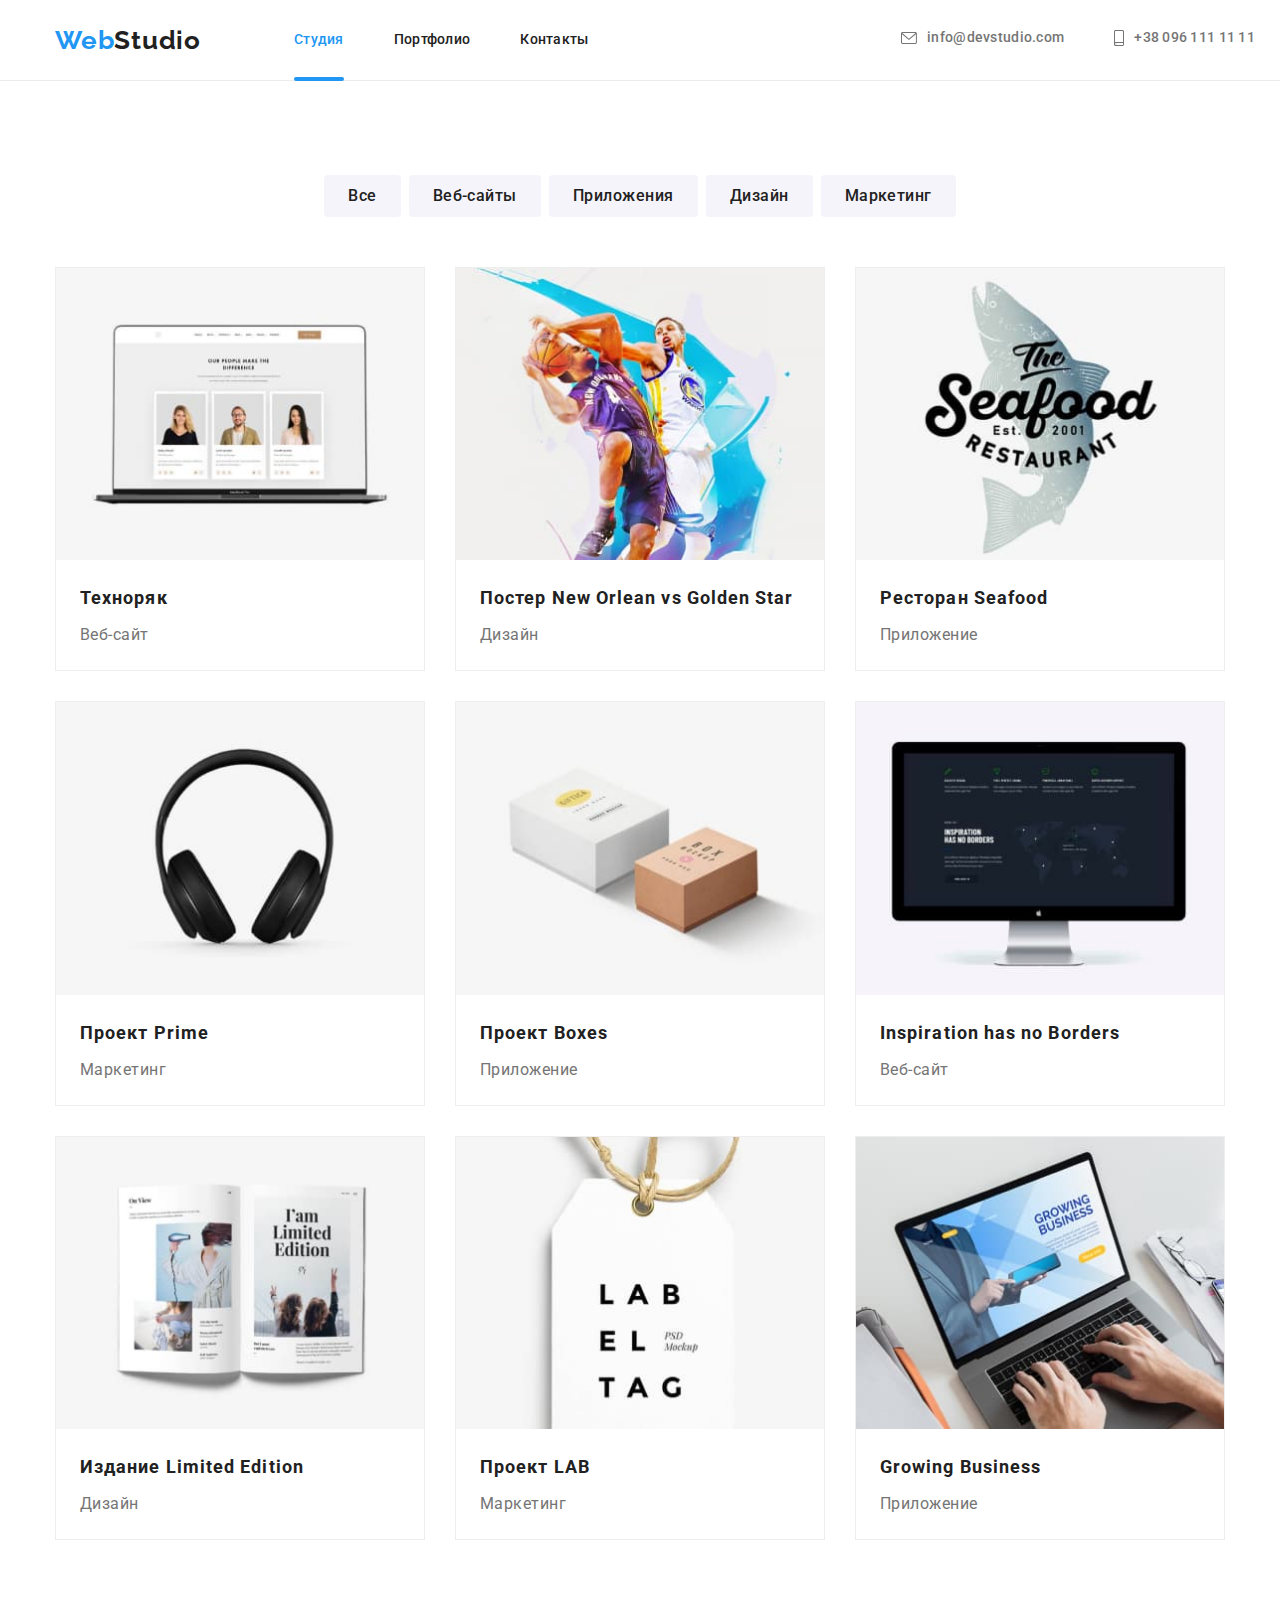
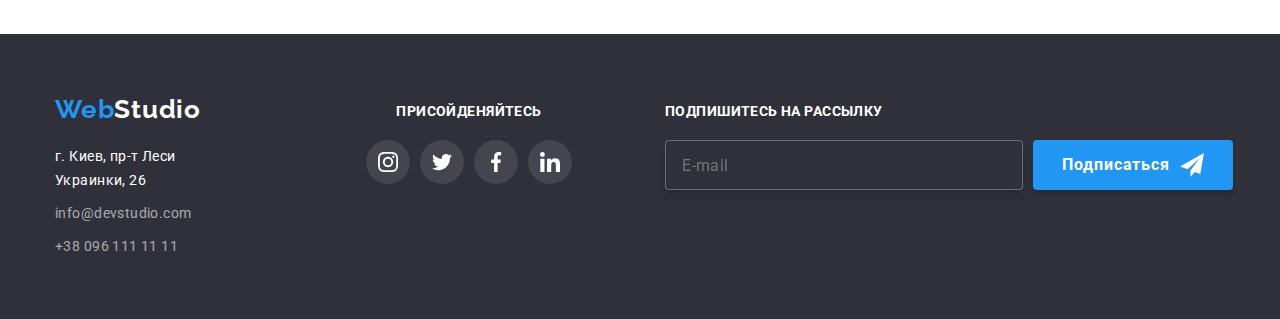
==== commit b77dfd2a: "Добавляет геометрию страницы" ====
--- a/portfolio.html
+++ b/portfolio.html
@@ -14,41 +14,50 @@
 
 <body>
     <!--Шапка-->
-    <header class="main"> 
-    <div class="container">
-     <nav class="page-header">
-         <a href="./index.html" class="page-header__logo">Web<span class="page-header__accent">Studio</span></a>
-        <button type="button" class="page-header__button button" aria-controls="page-header__menu" aria-expanded="false"
-            data-menu-button>
-            <svg width="40" height="40" aria-label="Переключатель мобильного меню">
-                <use class="button__cross" href="./images/symbol-defs.svg#icon-close"></use>
-                <use class="button__menu" href="./images/symbol-defs.svg#icon-menu"></use>
-            </svg>
-        </button>
-        <div class="page-header__menu" id="page-header__menu" data-menu>
-         <ul class="site-nav">
-             <li class="site-nav__item"><a href="./index.html" class="site-nav__link">Студия</a></li>
-             <li class="site-nav__item"><a href="./portfolio.html" class="site-nav__link site-nav__link--active">Портфолио</a></li>
-             <li class="site-nav__item"><a href="" class="site-nav__link">Контакты</a></li>
-         </ul>
-        
-         <ul class="contacts">
-            <li class="contacts__item">
-                <a href="mailto:info@devstudio.com" class="contacts__link">
-                    <svg class="contacts__icon" width="16" height="16">
-                        <use href="./images/symbol-defs.svg#mail"></use>
-                    </svg>info@devstudio.com</a>
-            </li>
-            <li class="contacts__item">
-                <a href="" class="contacts__link">
-                    <svg class="contacts__icon" width="10" height="16">
-                        <use href="./images/symbol-defs.svg#smartphone"></use>
-                    </svg>+38 096 111 11 11</a>
-            </li>
-        </ul>
+    <header class="main">
+        <div class="container">
+            <nav class="page-header">
+                <a href="./index.html" class="page-header__logo">Web<span class="page-header__accent">Studio</span></a>
+                <button type="button" class="page-header__button button" aria-controls="page-header__menu"
+                    aria-expanded="false" data-menu-button>
+                    <svg width="19" height="19" aria-label="Переключатель мобильного меню">
+                        <use class="button__cross" href="./images/symbol-defs.svg#icon-close"></use>
+                        <use class="button__menu" href="./images/symbol-defs.svg#icon-menu"></use>
+                    </svg>
+                </button>
+                <div class="page-header__menu" id="page-header__menu" data-menu>
+                    <ul class="site-nav">
+                        <li class="site-nav__item"><a href="./index.html"
+                                class="site-nav__link site-nav__link--active">Студия</a></li>
+                        <li class="site-nav__item"><a href="./portfolio.html" class="site-nav__link">Портфолио</a></li>
+                        <li class="site-nav__item"><a href="" class="site-nav__link">Контакты</a></li>
+                    </ul>
+                    <ul class="contacts">
+                        <li class="contacts__item">
+                            <a href="mailto:info@devstudio.com" class="contacts__link">
+                                <svg class="contacts__icon" width="16" height="16">
+                                    <use href="./images/symbol-defs.svg#mail"></use>
+                                </svg>info@devstudio.com</a>
+                        </li>
+                        <li class="contacts__item">
+                            <a href="" class="contacts__link contacts__link--tel">
+                                <svg class="contacts__icon" width="10" height="16">
+                                    <use href="./images/symbol-defs.svg#smartphone"></use>
+                                </svg>+38 096 111 11 11</a>
+                        </li>
+                    </ul>
+                    <ul class="soc">
+                        <li class="soc__item">
+                            <a class="soc__link" href="">Instagram</a>
+                            <a class="soc__link" href="">Twitter</a>
+                            <a class="soc__link" href="">Facebook</a>
+                            <a class="soc__link" href="">LinkedIn</a>
+    
+                        </li>
+                    </ul>
+                </div>
+            </nav>
         </div>
-     </nav>
-    </div> 
     </header>
 
     <main>
@@ -275,6 +284,7 @@
             </form>
             </div>
     </footer>
+    <script src="./js/mobile-menu.js"></script>
 </body>
 
 </html>--- a/css/main.min.css
+++ b/css/main.min.css
@@ -1,2 +1,2 @@
-body{color:var(--primary-text-color);background-color:var(--primary-bgc-color);font-family:Roboto, sans-serif;letter-spacing:0.03em}body.modal-open{overflow:hidden}.container{padding-left:15px;padding-right:15px;margin-left:auto;margin-right:auto}@media screen and (max-width: 767px){.container{width:480px}}@media screen and (min-width: 768px){.container{max-width:768px}}@media screen and (min-width: 1200px){.container{max-width:1200px}}h2,h3,ul{padding:0;margin:0;list-style:none}.hero__button,.modal__button{min-width:200px;font-family:inherit;font-weight:700;font-size:16px;line-height:1.9;letter-spacing:0.06em;cursor:pointer;text-align:center;background-color:#2196F3;color:#fff;border-radius:4px;border:1px solid transparent}.features__text,.team__function,.card-set__text{font-style:normal;font-weight:400;letter-spacing:0.03em;color:#757575}.section{display:-webkit-box;display:-ms-flexbox;display:flex}@media screen and (max-width: 767px){.section{padding-top:60px;padding-bottom:60px}}@media screen and (min-width: 768px){.section{padding-top:60px;padding-bottom:60px}}@media screen and (min-width: 1200px){.section{padding-top:94px;padding-bottom:94px}}.section__title{margin-top:0;margin-bottom:30px;color:#212121;font-weight:700;font-size:28px;line-height:1.17;text-align:center}@media screen and (min-width: 1200px){.section__title{margin-bottom:50px;font-size:36px;line-height:1.17}}.section__title--none{display:none}.main{position:relative;border-bottom:1px solid #ECECEC}@media screen and (max-width: 767px){.main{min-width:480px}}.page-header{display:-webkit-box;display:-ms-flexbox;display:flex;-webkit-box-align:center;-ms-flex-align:center;align-items:center;height:60px}@media screen and (min-width: 768px) and (max-width: 1199px){.page-header{height:80px}}@media screen and (min-width: 1200px){.page-header{width:1200px;height:80px}}.page-header__accent{color:#212121}.page-header__menu{text-align:center}@media screen and (max-width: 767px){.page-header__menu{display:none;position:absolute;top:100%;left:0;width:100%;height:796px;background-color:#fff;-webkit-box-shadow:0px 4px 8px rgba(0,0,0,0.04),0px 2px 4px rgba(0,0,0,0.08),0px 1px 3px rgba(0,0,0,0.16);box-shadow:0px 4px 8px rgba(0,0,0,0.04),0px 2px 4px rgba(0,0,0,0.08),0px 1px 3px rgba(0,0,0,0.16)}.page-header__menu.is-open{display:block}}@media screen and (min-width: 768px){.page-header__menu{display:-webkit-box;display:-ms-flexbox;display:flex;height:80px}}@media screen and (min-width: 1200px){.page-header__menu{width:100%;display:-webkit-box;display:-ms-flexbox;display:flex}}.page-header__button{display:-webkit-inline-box;display:-ms-inline-flexbox;display:inline-flex;margin:0;margin-left:auto;padding:0;border:none;background-color:transparent;background-position:center}@media screen and (min-width: 768px){.page-header__button{display:none}}.button .button__cross{display:none}.button.is-open .button__cross{display:block}.button.is-open .button__menu{display:none}.page-header__icon{width:19px;height:19px}.page-header__logo{color:#2196F3;font-family:Raleway, sans-serif;font-weight:700;font-size:26px;line-height:1.19;letter-spacing:0.03em;text-decoration:none}@media screen and (min-width: 480px) and (max-width: 1199px){.page-header__logo{font-size:24px;line-height:1.17}}.site-nav{display:-webkit-box;display:-ms-flexbox;display:flex}@media screen and (max-width: 767px){.site-nav{display:block;text-align:start;margin-left:40px;margin-bottom:302px}}@media screen and (min-width: 768px){.site-nav{margin-left:88px}}@media screen and (min-width: 1200px){.site-nav{margin-left:93px}}@media screen and (min-width: 768px){.site-nav__item{margin-left:50px}}.site-nav__item:first-child{margin-left:0px}.site-nav__link{display:block;padding-top:32px;padding-bottom:32px;color:#212121;font-weight:500;font-size:14px;line-height:1.14;letter-spacing:0.02em;text-decoration:none;-webkit-transition:color 250ms cubic-bezier(0.4, 0, 0.2, 1);transition:color 250ms cubic-bezier(0.4, 0, 0.2, 1)}.site-nav__link:hover,.site-nav__link:focus{color:#2196F3}@media screen and (max-width: 767px){.site-nav__link{font-size:40px;line-height:1.17}}.site-nav__link--active{position:relative;font-weight:500;font-size:14px;line-height:1.14;letter-spacing:0.02em;text-decoration:none;color:#2196F3}@media screen and (max-width: 767px){.site-nav__link--active{font-size:40px;line-height:1.17}}.site-nav__link--active::before{position:absolute;content:"";bottom:-1px;width:100%;height:4px;border-radius:2px;background-color:#2196F3}@media screen and (max-width: 767px){.site-nav__link--active::before{display:none}}.contacts{display:block;-webkit-box-align:center;-ms-flex-align:center;align-items:center}@media screen and (max-width: 767px){.contacts{display:-webkit-box;display:-ms-flexbox;display:flex;-ms-flex-wrap:wrap;flex-wrap:wrap;-webkit-box-orient:vertical;-webkit-box-direction:reverse;-ms-flex-direction:column-reverse;flex-direction:column-reverse;-ms-flex-line-pack:start;align-content:flex-start;margin-left:40px}}@media screen and (min-width: 768px) and (max-width: 1199px){.contacts{margin-top:21px;margin-bottom:21px;margin-right:15px;margin-left:21px}}@media screen and (min-width: 1200px){.contacts{display:-webkit-box;display:-ms-flexbox;display:flex;margin-left:auto}}@media screen and (max-width: 767px){.contacts__item{margin-bottom:32px}}@media screen and (min-width: 768px) and (max-width: 1199px){.contacts__item{margin-bottom:10px;margin-left:50px}.contacts__item:last-child{margin-bottom:0px;margin-left:40px}}@media screen and (min-width: 1200px){.contacts__item{margin-left:50px}.contacts__item:first-child{margin-left:0px}}.contacts__link{display:-webkit-inline-box;display:-ms-inline-flexbox;display:inline-flex;color:#757575;background-color:#fff;font-weight:500;font-size:14px;line-height:1.14;letter-spacing:0.02em;text-decoration:none}.contacts__link:hover,.contacts__link:focus{display:-webkit-box;display:-ms-flexbox;display:flex;color:#2196F3}@media screen and (max-width: 767px){.contacts__link{font-size:24px;line-height:1.17}}.contacts__icon{display:-webkit-inline-box;display:-ms-inline-flexbox;display:inline-flex;-webkit-box-align:center;-ms-flex-align:center;align-items:center;margin-right:10px;fill:currentColor}@media screen and (max-width: 767px){.contacts__icon{display:none}}.hero{text-align:center}@media screen and (max-width: 1199px){.hero{padding-top:118px;padding-bottom:118px}}@media screen and (min-width: 1200px){.hero{padding-top:200px;padding-bottom:200px}}.hero__title{margin-top:0;margin-bottom:30px;color:#fff;font-weight:900;font-size:26px;line-height:1.62;letter-spacing:0.06em;text-transform:uppercase}@media screen and (min-width: 1200px){.hero__title{font-size:44px;line-height:1.36}}.hero__button{padding:10px 32px;border-color:#2196F3;-webkit-transition:color 250ms cubic-bezier(0.4, 0, 0.2, 1);transition:color 250ms cubic-bezier(0.4, 0, 0.2, 1)}.overlay{max-width:1600px;height:400px;margin-left:auto;margin-right:auto;background-image:-webkit-gradient(linear, left top, right top, from(rgba(47,48,58,0.4)), to(rgba(47,48,58,0.4))),url("../images/img.jpg");background-image:linear-gradient(to right, rgba(47,48,58,0.4), rgba(47,48,58,0.4)),url("../images/img.jpg");background-color:#C4C4C4;background-repeat:no-repeat;background-position:center}@media screen and (max-width: 767px){.overlay{min-width:480px}}@media screen and (min-width: 1200px){.overlay{height:600px}}.backdrop{position:fixed;top:0;left:0;width:100%;height:100%;background-color:rgba(0,0,0,0.2);opacity:1;-webkit-transition:opacity 250ms cubic-bezier(0.4, 0, 0.2, 1);transition:opacity 250ms cubic-bezier(0.4, 0, 0.2, 1);overflow-y:scroll}@media screen and (min-width: 1200px){.backdrop{overflow-y:none}}.backdrop.is-hidden{opacity:0;pointer-events:none;visibility:hidden}.backdrop.is-hidden .modal{-webkit-transform:translate(-50%, -50%) scale(1.1);transform:translate(-50%, -50%) scale(1.1)}.modal{position:absolute;top:50%;left:50%;width:450px;height:609px;padding:40px;background-color:#FFFFFF;-webkit-box-shadow:0px 1px 3px rgba(0,0,0,0.12),0px 1px 1px rgba(0,0,0,0.14),0px 2px 1px rgba(0,0,0,0.2);box-shadow:0px 1px 3px rgba(0,0,0,0.12),0px 1px 1px rgba(0,0,0,0.14),0px 2px 1px rgba(0,0,0,0.2);border-radius:4px;-webkit-transform:translate(-50%, -50%) scale(1);transform:translate(-50%, -50%) scale(1);-webkit-transition:-webkit-transform 250ms cubic-bezier(0.4, 0, 0.2, 1);transition:-webkit-transform 250ms cubic-bezier(0.4, 0, 0.2, 1);transition:transform 250ms cubic-bezier(0.4, 0, 0.2, 1);transition:transform 250ms cubic-bezier(0.4, 0, 0.2, 1), -webkit-transform 250ms cubic-bezier(0.4, 0, 0.2, 1)}@media screen and (min-width: 1200px){.modal{width:528px;height:581px}}.modal__form{max-width:528px}.modal__title{margin:0;padding-bottom:12px;font-style:normal;font-weight:700;font-size:20px;line-height:1.50;text-align:center;letter-spacing:0.03em;color:#212121}@media screen and (min-width: 1200px){.modal__title{font-size:20px;line-height:1.15}}.modal__field{display:-webkit-box;display:-ms-flexbox;display:flex;-webkit-box-orient:vertical;-webkit-box-direction:normal;-ms-flex-direction:column;flex-direction:column}.modal-user{width:370px;height:58px;margin-bottom:10px}@media screen and (min-width: 1200px){.modal-user{width:448px}}.user{position:relative;display:block;text-align:start;margin-bottom:10px;font-style:normal;font-weight:400;font-size:12px;line-height:1.16;letter-spacing:0.01em;color:#757575}.user:focus-within>.user__icon{fill:#2196F3}.user__input{width:100%;height:40px;margin-top:4px;padding-left:42px;border:1px solid rgba(33,33,33,0.2);border-radius:4px;-webkit-transition:border 250ms cubic-bezier(0.4, 0, 0.2, 1);transition:border 250ms cubic-bezier(0.4, 0, 0.2, 1)}.user__input:focus,.user__input:hover{outline:none;border:1px solid #2196F3}.user__icon{position:absolute;top:70%;left:15px;-webkit-transform:translateY(-70%);transform:translateY(-70%);-webkit-transition:fill 250ms cubic-bezier(0.4, 0, 0.2, 1);transition:fill 250ms cubic-bezier(0.4, 0, 0.2, 1)}.user--comment{margin-bottom:4px}.user__texterea{resize:none;height:120px;padding:12px 16px;margin-bottom:20px;border:1px solid rgba(33,33,33,0.2);border-radius:4px}.user__texterea::-webkit-input-placeholder{font-style:normal;font-weight:400;font-size:14px;line-height:1.14;letter-spacing:0.01em;color:rgba(117,117,117,0.5)}.user__texterea:-ms-input-placeholder{font-style:normal;font-weight:400;font-size:14px;line-height:1.14;letter-spacing:0.01em;color:rgba(117,117,117,0.5)}.user__texterea::-ms-input-placeholder{font-style:normal;font-weight:400;font-size:14px;line-height:1.14;letter-spacing:0.01em;color:rgba(117,117,117,0.5)}.user__texterea::placeholder{font-style:normal;font-weight:400;font-size:14px;line-height:1.14;letter-spacing:0.01em;color:rgba(117,117,117,0.5)}@media screen and (min-width: 1200px){.user__texterea::-webkit-input-placeholder{font-size:12px;line-height:1.16}.user__texterea:-ms-input-placeholder{font-size:12px;line-height:1.16}.user__texterea::-ms-input-placeholder{font-size:12px;line-height:1.16}.user__texterea::placeholder{font-size:12px;line-height:1.16}}.checkbox{display:-webkit-box;display:-ms-flexbox;display:flex;-webkit-box-align:center;-ms-flex-align:center;align-items:center;-webkit-box-pack:center;-ms-flex-pack:center;justify-content:center;text-align:center;padding-top:4px;margin:0;font-size:12px;line-height:1.71;letter-spacing:0.03em}@media screen and (min-width: 1200px){.checkbox{font-size:14px;line-height:1.16}}.checkbox__input{position:absolute;width:1px;height:1px;margin:-1px;border:0;padding:0;overflow:hidden;clip:rect(0 0 0 0)}.checkbox__input:checked+.checkbox__box{background-color:#2196F3;border-color:#2196F3}.checkbox__icon{fill:transparent}.checkbox__box{display:-webkit-box;display:-ms-flexbox;display:flex;-webkit-box-align:center;-ms-flex-align:center;align-items:center;-webkit-box-pack:center;-ms-flex-pack:center;justify-content:center;width:16px;height:15px;margin-right:9px;border:2px solid #212121;border-radius:3px}.checkbox__input:checked+.checkbox .checkbox__icon{fill:#fff;border:0.2px solid #FFFFFF}.checkbox__link{color:#2196F3;margin-left:2px}.modal__button{margin-top:30px;padding:10px 55px;-webkit-box-shadow:0px 4px 4px rgba(0,0,0,0.15);box-shadow:0px 4px 4px rgba(0,0,0,0.15);-webkit-transition:background-color 250ms cubic-bezier(0.4, 0, 0.2, 1);transition:background-color 250ms cubic-bezier(0.4, 0, 0.2, 1)}.modal__button:hover,.modal__button:focus{background-color:#188CE8}.modal-close{position:absolute;top:15px;right:15px;width:30px;height:30px;padding:0;background-color:#FFFFFF;border:1px solid rgba(0,0,0,0.1);border-radius:15px;cursor:pointer}.modal-close:focus-within>.modal-close__icon,.modal-close:hover>.modal-close__icon{fill:#2196F3}.modal-close__icon{display:block;background-repeat:no-repeat;background-size:contain;background-position:center;margin-left:5px;-webkit-transition:fill 250ms cubic-bezier(0.4, 0, 0.2, 1);transition:fill 250ms cubic-bezier(0.4, 0, 0.2, 1)}.features{display:block}@media screen and (max-width: 767px){.features{width:480px}}@media screen and (min-width: 768px){.features{display:-webkit-box;display:-ms-flexbox;display:flex;-ms-flex-wrap:wrap;flex-wrap:wrap;width:768px}}@media screen and (min-width: 1200px){.features{width:1200px;display:-webkit-box;display:-ms-flexbox;display:flex}}.features__item{border-radius:4px}@media screen and (max-width: 767px){.features__item{width:450px;margin-bottom:30px;margin-left:15px;margin-right:15px}.features__item:last-child{margin-bottom:0}}@media screen and (min-width: 768px){.features__item{width:354px;margin:15px}.features__item:nth-last-child(-n+2){margin-bottom:0}}@media screen and (min-width: 1200px){.features__item{width:270px;padding-bottom:0}.features__item:nth-last-child(-n+2){margin-bottom:15px}}.features__name{margin-top:0;margin-bottom:10px;color:#212121;font-weight:700;font-size:14px;line-height:1.14;text-transform:uppercase}@media screen and (max-width: 767px){.features__name{text-align:center}}.features__text{margin-top:0;margin-bottom:0;font-size:14px;line-height:1.71}.features__icon{display:-webkit-box;display:-ms-flexbox;display:flex;-webkit-box-align:center;-ms-flex-align:center;align-items:center;-webkit-box-pack:center;-ms-flex-pack:center;justify-content:center;height:120px;border-radius:4px;margin-bottom:30px;background-color:#F5F4FA}@media screen and (min-width: 480px){.features__icon{width:450px}}@media screen and (min-width: 768px){.features__icon{width:354px}}@media screen and (min-width: 1200px){.features__icon{width:270px}}.section--examples{padding-top:0}@media screen and (max-width: 1199px){.section--examples{display:none}}.examples{display:-webkit-box;display:-ms-flexbox;display:flex}.examples__item{margin-left:30px}.examples__item:first-child{margin-left:0}.examples__action{position:relative;display:-webkit-box;display:-ms-flexbox;display:flex}.examples__text{position:absolute;bottom:0;right:0;display:-webkit-box;display:-ms-flexbox;display:flex;-webkit-box-align:center;-ms-flex-align:center;align-items:center;-webkit-box-pack:center;-ms-flex-pack:center;justify-content:center;margin:0;width:100%;height:70px;font-weight:700;font-size:14px;line-height:1.14;text-align:center;letter-spacing:0.03em;text-transform:uppercase;color:#fff;background-color:rgba(47,48,58,0.8)}.section--command{background-color:#F5F4FA}@media screen and (max-width: 767px){.section--command{min-width:480px;-webkit-box-pack:center;-ms-flex-pack:center;justify-content:center}}.command{display:block}@media screen and (min-width: 768px){.command{display:-webkit-box;display:-ms-flexbox;display:flex;-ms-flex-wrap:wrap;flex-wrap:wrap;-webkit-box-pack:center;-ms-flex-pack:center;justify-content:center;-webkit-box-align:center;-ms-flex-align:center;align-items:center}}@media screen and (min-width: 1200px){.command{display:-webkit-box;display:-ms-flexbox;display:flex;width:1200px}}.command__item{-webkit-box-sizing:border-box;box-sizing:border-box;border-radius:0px 0px 4px 4px;-webkit-box-shadow:0px 1px 3px rgba(0,0,0,0.12),0px 1px 1px rgba(0,0,0,0.14),0px 2px 1px rgba(0,0,0,0.2);box-shadow:0px 1px 3px rgba(0,0,0,0.12),0px 1px 1px rgba(0,0,0,0.14),0px 2px 1px rgba(0,0,0,0.2);background-color:#fff}@media screen and (max-width: 767px){.command__item{margin-bottom:30px}.command__item:last-child{margin-bottom:0}}@media screen and (min-width: 768px){.command__item{margin-bottom:30px;margin:15px}.command__item:nth-last-child(-n+2){margin-bottom:0}}@media screen and (min-width: 1200px){.command__item{margin-left:30px;margin-right:0;margin-top:0;margin-bottom:0}.command__item:first-child{margin-left:0}}.team{padding-top:30px;padding-bottom:30px}.team__name{margin-top:0;margin-bottom:0px;padding-bottom:10px;color:#212121;font-weight:500;font-size:16px;line-height:1.19;text-align:center}.team__function{margin-top:0;margin-bottom:0px;font-size:16px;line-height:1.19;text-align:center}.command-social{display:-webkit-box;display:-ms-flexbox;display:flex;-webkit-box-pack:center;-ms-flex-pack:center;justify-content:center;margin-top:16px}.command-social__item{margin-left:10px}.command-social__item:first-child{margin-left:0}.command-social__link{display:-webkit-box;display:-ms-flexbox;display:flex;-webkit-box-align:center;-ms-flex-align:center;align-items:center;-webkit-box-pack:center;-ms-flex-pack:center;justify-content:center;width:44px;height:44px;border-radius:50%;fill:#AFB1B8;-webkit-transition:background-color 250ms cubic-bezier(0.4, 0, 0.2, 1),fill 250ms cubic-bezier(0.4, 0, 0.2, 1);transition:background-color 250ms cubic-bezier(0.4, 0, 0.2, 1),fill 250ms cubic-bezier(0.4, 0, 0.2, 1)}.command-social__link:hover,.command-social__link:focus{fill:#fff;background-color:#2196F3}.clients{display:-webkit-box;display:-ms-flexbox;display:flex}@media screen and (max-width: 767px){.clients{width:480px;margin:-15px;display:-webkit-box;display:-ms-flexbox;display:flex;-ms-flex-wrap:wrap;flex-wrap:wrap;-webkit-box-pack:center;-ms-flex-pack:center;justify-content:center;-webkit-box-align:center;-ms-flex-align:center;align-items:center}}@media screen and (min-width: 768px) and (max-width: 1199px){.clients{display:-webkit-box;display:-ms-flexbox;display:flex;-ms-flex-wrap:wrap;flex-wrap:wrap;-webkit-box-pack:center;-ms-flex-pack:center;justify-content:center;-webkit-box-align:center;-ms-flex-align:center;align-items:center;margin:-15px}}.clients__item{display:-webkit-box;display:-ms-flexbox;display:flex;cursor:pointer;fill:#AFB1B8}@media screen and (max-width: 767px){.clients__item{width:calc((100% - 4 * 15px) / 2);margin:15px}.clients__item:nth-last-child(-n+2){margin-bottom:0}.clients__item:nth-child(-n+2){margin-top:0}}@media screen and (min-width: 768px) and (max-width: 1199px){.clients__item{width:calc((100% - 6 * 15px) / 3);margin:15px}}@media screen and (min-width: 1200px){.clients__item{margin-left:30px}.clients__item:first-child{margin-left:0}}.clients__link{display:-webkit-box;display:-ms-flexbox;display:flex;-webkit-box-align:center;-ms-flex-align:center;align-items:center;-webkit-box-pack:center;-ms-flex-pack:center;justify-content:center;height:92px;border:1px solid #AFB1B8;border-radius:4px;-webkit-transition:border-color 250ms cubic-bezier(0.4, 0, 0.2, 1),fill 250ms cubic-bezier(0.4, 0, 0.2, 1);transition:border-color 250ms cubic-bezier(0.4, 0, 0.2, 1),fill 250ms cubic-bezier(0.4, 0, 0.2, 1)}.clients__link:hover,.clients__link:focus{fill:#2196F3;border-color:#2196F3}@media screen and (max-width: 767px){.clients__link{width:210px}}@media screen and (min-width: 768px){.clients__link{width:226px}}@media screen and (min-width: 1200px){.clients__link{width:170px}}.clients__icon{width:106px;height:60px}.container--footer{display:-webkit-box;display:-ms-flexbox;display:flex}@media screen and (max-width: 767px){.container--footer{display:block}}@media screen and (min-width: 768px){.container--footer{width:768px;-ms-flex-wrap:wrap;flex-wrap:wrap}}@media screen and (min-width: 1200px){.container--footer{min-width:1200px;-ms-flex-wrap:nowrap;flex-wrap:nowrap}}.footer{display:-webkit-box;display:-ms-flexbox;display:flex;padding-top:60px;padding-bottom:60px;background-color:#2F303A}@media screen and (max-width: 767px){.footer{min-width:480px;height:603px}}@media screen and (min-width: 768px){.footer{min-width:768px;height:463px}}@media screen and (min-width: 1200px){.footer{height:252px}}.footer__contacts{display:block}@media screen and (max-width: 767px){.footer__contacts{-webkit-box-pack:center;-ms-flex-pack:center;justify-content:center;-webkit-box-align:center;-ms-flex-align:center;align-items:center;text-align:center}}@media screen and (min-width: 768px){.footer__contacts{width:232px;margin-left:76px;-webkit-box-pack:center;-ms-flex-pack:center;justify-content:center;-webkit-box-align:center;-ms-flex-align:center;align-items:center;text-align:center}}@media screen and (min-width: 1200px){.footer__contacts{margin-left:0;text-align:start}}.footer__address{margin-bottom:9px;margin-top:20px;color:#fff;font-style:normal;font-size:14px;line-height:1.71;letter-spacing:0.03em}.footer__accent{color:#fff}.footer__nav{display:block}@media screen and (max-width: 767px){.footer__nav{margin-left:155px}}@media screen and (min-width: 768px){.footer__nav{margin-left:50px}}@media screen and (min-width: 1200px){.footer__nav{margin-left:0}}.footer__link{display:-webkit-box;display:-ms-flexbox;display:flex;color:rgba(255,255,255,0.6);font-style:normal;font-size:14px;line-height:1.71;letter-spacing:0.03em;text-decoration:none;-webkit-transition:color 250ms cubic-bezier(0.4, 0, 0.2, 1);transition:color 250ms cubic-bezier(0.4, 0, 0.2, 1)}.footer__link:hover,.footer__link:focus{color:#2196F3;text-decoration:none}.footer__link--mail{margin-bottom:9px}.social{display:inline-block;width:206px;height:80px}@media screen and (max-width: 767px){.social{width:450px;margin-left:0;margin-top:60px}}@media screen and (min-width: 768px){.social{margin-left:165px}}@media screen and (min-width: 1200px){.social{margin-left:70px}}.social__title{margin:0;padding-top:10px;padding-bottom:20px;-webkit-box-pack:center;-ms-flex-pack:center;justify-content:center;font-weight:700;font-size:14px;line-height:1.14;letter-spacing:0.03em;text-transform:uppercase;color:#fff}@media screen and (max-width: 767px){.social__title{text-align:center}}@media screen and (min-width: 768px){.social__title{text-align:center}}@media screen and (min-width: 1200px){.social__title{text-align:start}}.social__list{display:-webkit-box;display:-ms-flexbox;display:flex;margin:0}@media screen and (max-width: 767px){.social__list{width:450px;-webkit-box-pack:center;-ms-flex-pack:center;justify-content:center}}@media screen and (min-width: 1200px){.social__list{width:206px}}.social__item{margin-left:10px}.social__item:first-child{margin-left:0}.social__link{display:-webkit-box;display:-ms-flexbox;display:flex;-webkit-box-align:center;-ms-flex-align:center;align-items:center;-webkit-box-pack:center;-ms-flex-pack:center;justify-content:center;width:44px;height:44px;border-radius:50%;fill:#fff;background-color:rgba(255,255,255,0.1);-webkit-transition:background-color 250ms cubic-bezier(0.4, 0, 0.2, 1);transition:background-color 250ms cubic-bezier(0.4, 0, 0.2, 1)}.social__link:hover,.social__link:focus{background-color:#2196F3}.sub{display:inline-block;margin-left:93px;width:570px;height:86px}@media screen and (max-width: 767px){.sub{width:450px;margin-left:0}}.sub__group{display:block}@media screen and (min-width: 768px){.sub__group{margin-left:50px}}@media screen and (min-width: 1200px){.sub__group{display:-webkit-box;display:-ms-flexbox;display:flex;margin-left:0px}}.sub__title{margin:0;margin-top:50px;padding-top:10px;padding-bottom:20px;-webkit-box-pack:center;-ms-flex-pack:center;justify-content:center;-ms-flex-wrap:nowrap;flex-wrap:nowrap;text-align:center;font-weight:700;font-size:14px;line-height:1.14;letter-spacing:0.03em;text-transform:uppercase;color:#fff}@media screen and (min-width: 768px){.sub__title{margin-top:0}}@media screen and (min-width: 1200px){.sub__title{margin-top:0;text-align:start}}.sub__input{display:-webkit-box;display:-ms-flexbox;display:flex;-webkit-box-align:center;-ms-flex-align:center;align-items:center;height:50px;padding-left:16px;font-style:normal;font-weight:400;font-size:16px;line-height:1.25;letter-spacing:0.03em;color:rgba(255,255,255,0.6);background-color:#2F303A;border:1px solid rgba(255,255,255,0.3);-webkit-filter:drop-shadow(0px 4px 4px rgba(0,0,0,0.15));filter:drop-shadow(0px 4px 4px rgba(0,0,0,0.15));border-radius:4px}@media screen and (max-width: 767px){.sub__input{width:450px}}@media screen and (min-width: 768px){.sub__input{width:450px}}@media screen and (min-width: 1200px){.sub__input{width:358px}}.sub__button{display:-webkit-box;display:-ms-flexbox;display:flex;-webkit-box-align:center;-ms-flex-align:center;align-items:center;-webkit-box-pack:center;-ms-flex-pack:center;justify-content:center;text-align:center;width:200px;height:50px;font-style:normal;font-weight:700;font-size:16px;line-height:1.88;letter-spacing:0.06em;cursor:pointer;color:#fff;background-color:#2196F3;-webkit-box-shadow:0px 4px 4px rgba(0,0,0,0.15);box-shadow:0px 4px 4px rgba(0,0,0,0.15);border-radius:4px;border:1px solid transparent}@media screen and (max-width: 767px){.sub__button{margin-top:20px;margin-left:140px}}@media screen and (min-width: 768px){.sub__button{margin-top:20px;margin-left:140px}}@media screen and (min-width: 1200px){.sub__button{margin-top:0;margin-left:10px}}.sub__send{display:-webkit-box;display:-ms-flexbox;display:flex;margin-left:10px;fill:#fff}.card-set{display:-webkit-box;display:-ms-flexbox;display:flex;-ms-flex-wrap:wrap;flex-wrap:wrap}@media screen and (max-width: 767px){.card-set{-webkit-box-pack:center;-ms-flex-pack:center;justify-content:center}}@media screen and (min-width: 768px) and (max-width: 1199px){.card-set{margin:-15px}}.card-set__elements{width:370px;margin-right:30px;margin-bottom:30px;border:1px solid #EEEEEE;-webkit-transition:-webkit-box-shadow 250ms var(--timing-function);transition:-webkit-box-shadow 250ms var(--timing-function);transition:box-shadow 250ms var(--timing-function);transition:box-shadow 250ms var(--timing-function), -webkit-box-shadow 250ms var(--timing-function)}.card-set__elements:hover{-webkit-box-shadow:0px 1px 1px rgba(0,0,0,0.12),0px 4px 4px rgba(0,0,0,0.06),1px 4px 6px rgba(0,0,0,0.16);box-shadow:0px 1px 1px rgba(0,0,0,0.12),0px 4px 4px rgba(0,0,0,0.06),1px 4px 6px rgba(0,0,0,0.16)}@media screen and (min-width: 768px) and (max-width: 1199px){.card-set__elements{width:calc((100% - 4 * 15px) / 2);margin:15px}}@media screen and (min-width: 1200px){.card-set__elements:nth-child(3n){margin-right:0}.card-set__elements:nth-last-child(-n+3){margin-bottom:0}}.card-set__meta{padding:20px 24px}.card-set__title{margin-top:0;margin-bottom:0px;padding-bottom:4px;color:#212121;font-weight:700;font-size:18px;line-height:2;letter-spacing:0.06em}.card-set__text{margin-top:0;margin-bottom:0;font-size:16px;line-height:1.88}.foto{position:relative;overflow:hidden;-webkit-transition:background-color 250ms cubic-bezier(0.4, 0, 0.2, 1);transition:background-color 250ms cubic-bezier(0.4, 0, 0.2, 1)}.foto__overlay{position:absolute;top:0;left:0;width:100%;height:100%;opacity:0;-webkit-transform:translateY(100%);transform:translateY(100%);-webkit-transition:opacity 250ms cubic-bezier(0.4, 0, 0.2, 1),-webkit-transform 250ms cubic-bezier(0.4, 0, 0.2, 1);transition:opacity 250ms cubic-bezier(0.4, 0, 0.2, 1),-webkit-transform 250ms cubic-bezier(0.4, 0, 0.2, 1);transition:transform 250ms cubic-bezier(0.4, 0, 0.2, 1),opacity 250ms cubic-bezier(0.4, 0, 0.2, 1);transition:transform 250ms cubic-bezier(0.4, 0, 0.2, 1),opacity 250ms cubic-bezier(0.4, 0, 0.2, 1),-webkit-transform 250ms cubic-bezier(0.4, 0, 0.2, 1);background-color:rgba(33,150,243,0.9)}.foto:hover .foto__overlay{-webkit-transform:translateY(0);transform:translateY(0);opacity:1}.foto__text{position:absolute;top:50%;left:50%;-webkit-transform:translate(-50%, -50%);transform:translate(-50%, -50%);width:320px;font-weight:400;font-size:18px;line-height:1.56;letter-spacing:0.03em;color:#FFFFFF}@media screen and (max-width: 767px){.section--gallery{min-width:480px}}@media screen and (max-width: 767px){.buttons{display:-webkit-box;display:-ms-flexbox;display:flex;-ms-flex-wrap:wrap;flex-wrap:wrap;margin-left:15px}}@media screen and (min-width: 768px){.buttons{display:-webkit-box;display:-ms-flexbox;display:flex;-webkit-box-align:center;-ms-flex-align:center;align-items:center;-webkit-box-pack:center;-ms-flex-pack:center;justify-content:center;margin-bottom:30px;margin-left:0}}@media screen and (min-width: 1200px){.buttons{margin-bottom:50px}}.buttons__item{margin-left:8px;margin-bottom:15px}@media screen and (min-width: 768px){.buttons__item{margin-bottom:0px}.buttons__item:first-child{margin-left:0}}.buttons__link{padding:6px 22px;color:#212121;background-color:#F5F4FA;border-color:transparent;font-family:inherit;font-weight:500;font-size:16px;line-height:1.62;text-align:center;letter-spacing:0.03em;cursor:pointer;border-radius:4px;-webkit-transition:color 250ms cubic-bezier(0.4, 0, 0.2, 1),background-color 250ms cubic-bezier(0.4, 0, 0.2, 1),-webkit-box-shadow 250ms cubic-bezier(0.4, 0, 0.2, 1);transition:color 250ms cubic-bezier(0.4, 0, 0.2, 1),background-color 250ms cubic-bezier(0.4, 0, 0.2, 1),-webkit-box-shadow 250ms cubic-bezier(0.4, 0, 0.2, 1);transition:color 250ms cubic-bezier(0.4, 0, 0.2, 1),background-color 250ms cubic-bezier(0.4, 0, 0.2, 1),box-shadow 250ms cubic-bezier(0.4, 0, 0.2, 1);transition:color 250ms cubic-bezier(0.4, 0, 0.2, 1),background-color 250ms cubic-bezier(0.4, 0, 0.2, 1),box-shadow 250ms cubic-bezier(0.4, 0, 0.2, 1),-webkit-box-shadow 250ms cubic-bezier(0.4, 0, 0.2, 1)}.buttons__link:hover,.buttons__link:focus{color:#fff;background-color:#2196F3;-webkit-box-shadow:0px 3px 1px rgba(0,0,0,0.1),0px 1px 2px rgba(0,0,0,0.08),0px 2px 2px rgba(0,0,0,0.12);box-shadow:0px 3px 1px rgba(0,0,0,0.1),0px 1px 2px rgba(0,0,0,0.08),0px 2px 2px rgba(0,0,0,0.12)}
+body{color:var(--primary-text-color);background-color:var(--primary-bgc-color);font-family:Roboto, sans-serif;letter-spacing:0.03em}body.modal-open{overflow:hidden}.container{width:100%;padding-left:15px;padding-right:15px;margin-left:auto;margin-right:auto}@media screen and (min-width: 480px){.container{width:480px}}@media screen and (min-width: 768px){.container{width:768px}}@media screen and (min-width: 1200px){.container{width:1200px}}h2,h3,ul{padding:0;margin:0;list-style:none}button{cursor:pointer}img{display:block;width:100%;height:auto;max-width:100%}.hero__button,.modal__button{min-width:200px;font-family:inherit;font-weight:700;font-size:16px;line-height:1.9;letter-spacing:0.06em;cursor:pointer;text-align:center;background-color:#2196F3;color:#fff;border-radius:4px;border:1px solid transparent}.features__text,.team__function,.card-set__text{font-style:normal;font-weight:400;letter-spacing:0.03em;color:#757575}.section{display:-webkit-box;display:-ms-flexbox;display:flex;padding-top:60px;padding-bottom:60px}@media screen and (min-width: 1200px){.section{padding-top:94px;padding-bottom:94px}}.section__title{margin-top:0;margin-bottom:30px;color:#212121;font-weight:700;font-size:28px;line-height:1.18;letter-spacing:0.03em;text-align:center}@media screen and (min-width: 1200px){.section__title{margin-bottom:50px;font-size:36px;line-height:1.17}}.section__title--none{display:none}.main{position:relative;border-bottom:1px solid #ECECEC}.page-header{display:-webkit-box;display:-ms-flexbox;display:flex;-webkit-box-align:center;-ms-flex-align:center;align-items:center;height:60px}@media screen and (min-width: 768px) and (max-width: 1199px){.page-header{height:80px}}@media screen and (min-width: 1200px){.page-header{width:1200px;height:80px}}.page-header__accent{color:#212121}.page-header__menu{text-align:center}@media screen and (max-width: 767px){.page-header__menu{display:none;position:absolute;padding:8px 40px 48px 40px;top:100%;left:0;width:100%;height:796px;background-color:#fff;-webkit-box-shadow:0px 4px 8px rgba(0,0,0,0.04),0px 2px 4px rgba(0,0,0,0.08),0px 1px 3px rgba(0,0,0,0.16);box-shadow:0px 4px 8px rgba(0,0,0,0.04),0px 2px 4px rgba(0,0,0,0.08),0px 1px 3px rgba(0,0,0,0.16)}.page-header__menu.is-open{display:block}}@media screen and (min-width: 768px){.page-header__menu{display:-webkit-box;display:-ms-flexbox;display:flex;height:80px}}@media screen and (min-width: 1200px){.page-header__menu{width:100%;display:-webkit-box;display:-ms-flexbox;display:flex}}.page-header__button{width:40px;height:40px;display:-webkit-inline-box;display:-ms-inline-flexbox;display:inline-flex;margin:0;margin-left:auto;padding:0;border:none;background-color:transparent;background-position:center;background-size:contain;-webkit-box-align:center;-ms-flex-align:center;align-items:center}@media screen and (min-width: 768px){.page-header__button{display:none}}.button .button__cross{display:none}.button.is-open .button__cross{display:block}.button.is-open .button__menu{display:none}.page-header__icon{width:19px;height:19px}.page-header__logo{color:#2196F3;font-family:Raleway, sans-serif;font-weight:700;font-size:26px;line-height:1.19;letter-spacing:0.03em;text-decoration:none}@media screen and (min-width: 480px) and (max-width: 1199px){.page-header__logo{font-size:24px;line-height:1.17}}.site-nav{display:-webkit-box;display:-ms-flexbox;display:flex}@media screen and (max-width: 767px){.site-nav{display:block;text-align:start}}@media screen and (min-width: 768px){.site-nav{margin-left:88px}}@media screen and (min-width: 1200px){.site-nav{margin-left:93px}}@media screen and (min-width: 768px){.site-nav__item{margin-left:50px}}.site-nav__item:first-child{margin-left:0px}.site-nav__link{display:block;padding-top:32px;padding-bottom:32px;color:#212121;font-weight:500;font-size:14px;line-height:1.14;letter-spacing:0.02em;text-decoration:none;-webkit-transition:color 250ms cubic-bezier(0.4, 0, 0.2, 1);transition:color 250ms cubic-bezier(0.4, 0, 0.2, 1)}@media screen and (max-width: 767px){.site-nav__link{padding-bottom:0px}}.site-nav__link:hover,.site-nav__link:focus{color:#2196F3}@media screen and (max-width: 767px){.site-nav__link{font-size:40px;line-height:1.17}}.site-nav__link--active{position:relative;font-weight:500;font-size:14px;line-height:1.14;letter-spacing:0.02em;text-decoration:none;color:#2196F3}@media screen and (max-width: 767px){.site-nav__link--active{font-size:40px;line-height:1.17}}.site-nav__link--active::before{position:absolute;content:"";bottom:-1px;width:100%;height:4px;border-radius:2px;background-color:#2196F3}@media screen and (max-width: 767px){.site-nav__link--active::before{display:none}}.contacts{display:block;-webkit-box-align:center;-ms-flex-align:center;align-items:center}@media screen and (max-width: 767px){.contacts{display:-webkit-box;display:-ms-flexbox;display:flex;-ms-flex-wrap:wrap;flex-wrap:wrap;-webkit-box-orient:vertical;-webkit-box-direction:reverse;-ms-flex-direction:column-reverse;flex-direction:column-reverse;-ms-flex-line-pack:start;align-content:flex-start;-webkit-box-align:start;-ms-flex-align:start;align-items:flex-start;margin-top:270px}}@media screen and (min-width: 768px) and (max-width: 1199px){.contacts{margin-top:21px;margin-bottom:21px;margin-right:15px;margin-left:21px}}@media screen and (min-width: 1200px){.contacts{display:-webkit-box;display:-ms-flexbox;display:flex;margin-left:auto}}@media screen and (max-width: 767px){.contacts__item{margin-top:32px}}@media screen and (min-width: 768px) and (max-width: 1199px){.contacts__item{margin-bottom:10px;margin-left:50px}.contacts__item:last-child{margin-bottom:0px;margin-left:40px}}@media screen and (min-width: 1200px){.contacts__item{margin-left:50px}.contacts__item:first-child{margin-left:0px}}.contacts__link{display:-webkit-inline-box;display:-ms-inline-flexbox;display:inline-flex;color:#757575;background-color:#fff;font-weight:500;font-size:14px;line-height:1.14;letter-spacing:0.02em;text-decoration:none}.contacts__link:hover,.contacts__link:focus{display:-webkit-box;display:-ms-flexbox;display:flex;color:#2196F3}@media screen and (max-width: 767px){.contacts__link{font-size:24px;line-height:1.17}}@media screen and (max-width: 767px){.contacts__link--tel{font-weight:500;font-size:34px;line-height:1.18;letter-spacing:0.02em;color:#2196F3}}.contacts__icon{display:-webkit-inline-box;display:-ms-inline-flexbox;display:inline-flex;-webkit-box-align:center;-ms-flex-align:center;align-items:center;margin-right:10px;fill:currentColor}@media screen and (max-width: 767px){.contacts__icon{display:none}}.soc{display:-webkit-box;display:-ms-flexbox;display:flex;-webkit-box-align:center;-ms-flex-align:center;align-items:center;margin-top:64px}@media screen and (min-width: 768px){.soc{display:none}}@media screen and (min-width: 768px){.soc__item{display:none}}.soc__link{padding-left:10px;padding-right:10px;font-weight:500;font-size:18px;line-height:1.22;letter-spacing:0.02em;text-decoration:none;color:#2196F3;border-right:1px solid rgba(33,33,33,0.2);-webkit-transform:rotate(90deg);transform:rotate(90deg)}.soc__link:last-child{border:none}.hero{text-align:center;padding-top:118px;padding-bottom:118px}@media screen and (min-width: 1200px){.hero{padding-top:200px;padding-bottom:200px}}.hero__title{margin-top:0;margin-bottom:30px;color:#fff;font-weight:900;font-size:26px;line-height:1.62;letter-spacing:0.06em;text-transform:uppercase}@media screen and (min-width: 1200px){.hero__title{font-size:44px;line-height:1.36}}.hero__button{padding:10px 32px;border-color:#2196F3;-webkit-transition:color 250ms cubic-bezier(0.4, 0, 0.2, 1);transition:color 250ms cubic-bezier(0.4, 0, 0.2, 1)}.overlay{max-width:1600px;height:400px;margin-left:auto;margin-right:auto;background-image:-webkit-gradient(linear, left top, right top, from(rgba(47,48,58,0.4)), to(rgba(47,48,58,0.4))),url("../images/img.jpg");background-image:linear-gradient(to right, rgba(47,48,58,0.4), rgba(47,48,58,0.4)),url("../images/img.jpg");background-color:#C4C4C4;background-repeat:no-repeat;background-position:center}@media screen and (min-width: 1200px){.overlay{height:600px}}.backdrop{position:fixed;top:0;left:0;width:100%;height:100%;background-color:rgba(0,0,0,0.2);opacity:1;-webkit-transition:opacity 250ms cubic-bezier(0.4, 0, 0.2, 1);transition:opacity 250ms cubic-bezier(0.4, 0, 0.2, 1);overflow-y:scroll}@media screen and (min-width: 1200px){.backdrop{overflow-y:none}}.backdrop.is-hidden{opacity:0;pointer-events:none;visibility:hidden}.backdrop.is-hidden .modal{-webkit-transform:translate(-50%, -50%) scale(1.1);transform:translate(-50%, -50%) scale(1.1)}.modal{position:absolute;top:50%;left:50%;width:450px;height:609px;padding:40px;background-color:#FFFFFF;-webkit-box-shadow:0px 1px 3px rgba(0,0,0,0.12),0px 1px 1px rgba(0,0,0,0.14),0px 2px 1px rgba(0,0,0,0.2);box-shadow:0px 1px 3px rgba(0,0,0,0.12),0px 1px 1px rgba(0,0,0,0.14),0px 2px 1px rgba(0,0,0,0.2);border-radius:4px;-webkit-transform:translate(-50%, -50%) scale(1);transform:translate(-50%, -50%) scale(1);-webkit-transition:-webkit-transform 250ms cubic-bezier(0.4, 0, 0.2, 1);transition:-webkit-transform 250ms cubic-bezier(0.4, 0, 0.2, 1);transition:transform 250ms cubic-bezier(0.4, 0, 0.2, 1);transition:transform 250ms cubic-bezier(0.4, 0, 0.2, 1), -webkit-transform 250ms cubic-bezier(0.4, 0, 0.2, 1)}@media screen and (min-width: 1200px){.modal{width:528px;height:581px}}.modal__form{max-width:528px}.modal__title{margin:0;padding-bottom:12px;font-style:normal;font-weight:700;font-size:20px;line-height:1.50;text-align:center;letter-spacing:0.03em;color:#212121}@media screen and (min-width: 1200px){.modal__title{font-size:20px;line-height:1.15}}.modal__field{display:-webkit-box;display:-ms-flexbox;display:flex;-webkit-box-orient:vertical;-webkit-box-direction:normal;-ms-flex-direction:column;flex-direction:column}.modal-user{width:370px;height:58px;margin-bottom:10px}@media screen and (min-width: 1200px){.modal-user{width:448px}}.user{position:relative;display:block;text-align:start;margin-bottom:10px;font-style:normal;font-weight:400;font-size:12px;line-height:1.16;letter-spacing:0.01em;color:#757575}.user:focus-within>.user__icon{fill:#2196F3}.user__input{width:100%;height:40px;margin-top:4px;padding-left:42px;border:1px solid rgba(33,33,33,0.2);border-radius:4px;-webkit-transition:border 250ms cubic-bezier(0.4, 0, 0.2, 1);transition:border 250ms cubic-bezier(0.4, 0, 0.2, 1)}.user__input:focus,.user__input:hover{outline:none;border:1px solid #2196F3}.user__icon{position:absolute;top:70%;left:15px;-webkit-transform:translateY(-70%);transform:translateY(-70%);-webkit-transition:fill 250ms cubic-bezier(0.4, 0, 0.2, 1);transition:fill 250ms cubic-bezier(0.4, 0, 0.2, 1)}.user--comment{margin-bottom:4px}.user__texterea{resize:none;height:120px;padding:12px 16px;margin-bottom:20px;border:1px solid rgba(33,33,33,0.2);border-radius:4px}.user__texterea::-webkit-input-placeholder{font-style:normal;font-weight:400;font-size:14px;line-height:1.14;letter-spacing:0.01em;color:rgba(117,117,117,0.5)}.user__texterea:-ms-input-placeholder{font-style:normal;font-weight:400;font-size:14px;line-height:1.14;letter-spacing:0.01em;color:rgba(117,117,117,0.5)}.user__texterea::-ms-input-placeholder{font-style:normal;font-weight:400;font-size:14px;line-height:1.14;letter-spacing:0.01em;color:rgba(117,117,117,0.5)}.user__texterea::placeholder{font-style:normal;font-weight:400;font-size:14px;line-height:1.14;letter-spacing:0.01em;color:rgba(117,117,117,0.5)}@media screen and (min-width: 1200px){.user__texterea::-webkit-input-placeholder{font-size:12px;line-height:1.16}.user__texterea:-ms-input-placeholder{font-size:12px;line-height:1.16}.user__texterea::-ms-input-placeholder{font-size:12px;line-height:1.16}.user__texterea::placeholder{font-size:12px;line-height:1.16}}.checkbox{display:-webkit-box;display:-ms-flexbox;display:flex;-webkit-box-align:center;-ms-flex-align:center;align-items:center;-webkit-box-pack:center;-ms-flex-pack:center;justify-content:center;text-align:center;padding-top:4px;margin:0;font-size:12px;line-height:1.71;letter-spacing:0.03em}@media screen and (min-width: 1200px){.checkbox{font-size:14px;line-height:1.16}}.checkbox__input{position:absolute;width:1px;height:1px;margin:-1px;border:0;padding:0;overflow:hidden;clip:rect(0 0 0 0)}.checkbox__input:checked+.checkbox__box{background-color:#2196F3;border-color:#2196F3}.checkbox__icon{fill:transparent}.checkbox__box{display:-webkit-box;display:-ms-flexbox;display:flex;-webkit-box-align:center;-ms-flex-align:center;align-items:center;-webkit-box-pack:center;-ms-flex-pack:center;justify-content:center;width:16px;height:15px;margin-right:9px;border:2px solid #212121;border-radius:3px}.checkbox__input:checked+.checkbox .checkbox__icon{fill:#fff;border:0.2px solid #FFFFFF}.checkbox__link{color:#2196F3;margin-left:2px}.modal__button{margin-top:30px;padding:10px 55px;-webkit-box-shadow:0px 4px 4px rgba(0,0,0,0.15);box-shadow:0px 4px 4px rgba(0,0,0,0.15);-webkit-transition:background-color 250ms cubic-bezier(0.4, 0, 0.2, 1);transition:background-color 250ms cubic-bezier(0.4, 0, 0.2, 1)}.modal__button:hover,.modal__button:focus{background-color:#188CE8}.modal-close{position:absolute;top:15px;right:15px;width:30px;height:30px;padding:0;background-color:#FFFFFF;border:1px solid rgba(0,0,0,0.1);border-radius:15px;cursor:pointer}.modal-close:focus-within>.modal-close__icon,.modal-close:hover>.modal-close__icon{fill:#2196F3}.modal-close__icon{display:block;background-repeat:no-repeat;background-size:contain;background-position:center;margin-left:5px;-webkit-transition:fill 250ms cubic-bezier(0.4, 0, 0.2, 1);transition:fill 250ms cubic-bezier(0.4, 0, 0.2, 1)}.features{display:-webkit-box;display:-ms-flexbox;display:flex;-ms-flex-wrap:wrap;flex-wrap:wrap;gap:30px}.features__item{width:100%;border-radius:4px}@media screen and (min-width: 768px){.features__item{width:calc((100% - 30px) / 2)}}@media screen and (min-width: 1200px){.features__item{width:calc((100% - 90px) / 4)}}.features__name{margin-top:0;margin-bottom:10px;color:#212121;font-weight:700;font-size:14px;line-height:1.14;text-transform:uppercase;text-align:center}@media screen and (min-width: 768px){.features__name{text-align:start}}.features__text{margin-top:0;margin-bottom:0;font-size:14px;line-height:1.71}.features__icon{display:-webkit-box;display:-ms-flexbox;display:flex;-webkit-box-align:center;-ms-flex-align:center;align-items:center;-webkit-box-pack:center;-ms-flex-pack:center;justify-content:center;height:120px;border-radius:4px;margin-bottom:30px;background-color:#F5F4FA}.section--examples{padding-top:0}@media screen and (max-width: 1199px){.section--examples{display:none}}.examples{display:-webkit-box;display:-ms-flexbox;display:flex}.examples__item{margin-left:30px}.examples__item:first-child{margin-left:0}.examples__action{position:relative;display:-webkit-box;display:-ms-flexbox;display:flex}.examples__text{position:absolute;bottom:0;right:0;display:-webkit-box;display:-ms-flexbox;display:flex;-webkit-box-align:center;-ms-flex-align:center;align-items:center;-webkit-box-pack:center;-ms-flex-pack:center;justify-content:center;margin:0;width:100%;height:70px;font-weight:700;font-size:14px;line-height:1.14;text-align:center;letter-spacing:0.03em;text-transform:uppercase;color:#fff;background-color:rgba(47,48,58,0.8)}.section--command{background-color:#F5F4FA}.command{display:-webkit-box;display:-ms-flexbox;display:flex;-ms-flex-wrap:wrap;flex-wrap:wrap;gap:30px}@media screen and (min-width: 768px){.command{-webkit-box-pack:center;-ms-flex-pack:center;justify-content:center;-webkit-box-align:center;-ms-flex-align:center;align-items:center}}.command__item{-webkit-box-sizing:border-box;box-sizing:border-box;border-radius:0px 0px 4px 4px;-webkit-box-shadow:0px 1px 3px rgba(0,0,0,0.12),0px 1px 1px rgba(0,0,0,0.14),0px 2px 1px rgba(0,0,0,0.2);box-shadow:0px 1px 3px rgba(0,0,0,0.12),0px 1px 1px rgba(0,0,0,0.14),0px 2px 1px rgba(0,0,0,0.2);background-color:#fff;width:100%}@media screen and (min-width: 768px){.command__item{width:calc((100% - 30px) / 2)}}@media screen and (min-width: 1200px){.command__item{width:calc((100% - 90px) / 4)}}.team{padding-top:30px;padding-bottom:30px}.team__name{margin-top:0;margin-bottom:0px;padding-bottom:10px;color:#212121;font-weight:500;font-size:16px;line-height:1.19;text-align:center}.team__function{margin-top:0;margin-bottom:0px;font-size:16px;line-height:1.19;text-align:center}.command-social{display:-webkit-box;display:-ms-flexbox;display:flex;-webkit-box-pack:center;-ms-flex-pack:center;justify-content:center;margin-top:16px}.command-social__item{margin-left:10px}.command-social__item:first-child{margin-left:0}.command-social__link{display:-webkit-box;display:-ms-flexbox;display:flex;-webkit-box-align:center;-ms-flex-align:center;align-items:center;-webkit-box-pack:center;-ms-flex-pack:center;justify-content:center;width:44px;height:44px;border-radius:50%;fill:#AFB1B8;-webkit-transition:background-color 250ms cubic-bezier(0.4, 0, 0.2, 1),fill 250ms cubic-bezier(0.4, 0, 0.2, 1);transition:background-color 250ms cubic-bezier(0.4, 0, 0.2, 1),fill 250ms cubic-bezier(0.4, 0, 0.2, 1)}.command-social__link:hover,.command-social__link:focus{fill:#fff;background-color:#2196F3}.clients{display:-webkit-box;display:-ms-flexbox;display:flex;-ms-flex-wrap:wrap;flex-wrap:wrap;-webkit-box-pack:center;-ms-flex-pack:center;justify-content:center;-webkit-box-align:center;-ms-flex-align:center;align-items:center;gap:30px}.clients__item{display:-webkit-box;display:-ms-flexbox;display:flex;cursor:pointer;fill:#AFB1B8;width:calc((100% - 30px) / 2)}@media screen and (min-width: 768px){.clients__item{width:calc((100% - 60px) / 3)}}@media screen and (min-width: 1200px){.clients__item{width:calc((100% - 150px) / 6)}}.clients__link{display:-webkit-box;display:-ms-flexbox;display:flex;-webkit-box-align:center;-ms-flex-align:center;align-items:center;-webkit-box-pack:center;-ms-flex-pack:center;justify-content:center;height:92px;border:1px solid #AFB1B8;border-radius:4px;-webkit-transition:border-color 250ms cubic-bezier(0.4, 0, 0.2, 1),fill 250ms cubic-bezier(0.4, 0, 0.2, 1);transition:border-color 250ms cubic-bezier(0.4, 0, 0.2, 1),fill 250ms cubic-bezier(0.4, 0, 0.2, 1)}.clients__link:hover,.clients__link:focus{fill:#2196F3;border-color:#2196F3}@media screen and (max-width: 767px){.clients__link{width:210px}}@media screen and (min-width: 768px){.clients__link{width:226px}}@media screen and (min-width: 1200px){.clients__link{width:170px}}.clients__icon{width:106px;height:60px}.container--footer{display:block}@media screen and (min-width: 768px){.container--footer{display:-webkit-box;display:-ms-flexbox;display:flex;-ms-flex-wrap:wrap;flex-wrap:wrap}}@media screen and (min-width: 1200px){.container--footer{-ms-flex-wrap:nowrap;flex-wrap:nowrap}}.footer{display:-webkit-box;display:-ms-flexbox;display:flex;padding-top:60px;padding-bottom:60px;background-color:#2F303A}.footer__contacts{display:block;-webkit-box-pack:center;-ms-flex-pack:center;justify-content:center;-webkit-box-align:center;-ms-flex-align:center;align-items:center;text-align:center}@media screen and (min-width: 768px){.footer__contacts{width:232px;margin-left:76px}}@media screen and (min-width: 1200px){.footer__contacts{margin-left:0;text-align:start}}.footer__address{margin-bottom:9px;margin-top:20px;color:#fff;font-style:normal;font-size:14px;line-height:1.71;letter-spacing:0.03em}.footer__accent{color:#fff}.footer__nav{display:block}@media screen and (min-width: 768px){.footer__nav{display:-webkit-box;display:-ms-flexbox;display:flex;-ms-flex-wrap:wrap;flex-wrap:wrap;-webkit-box-pack:center;-ms-flex-pack:center;justify-content:center;text-align:center;-webkit-box-align:center;-ms-flex-align:center;align-items:center}}@media screen and (min-width: 1200px){.footer__nav{-webkit-box-pack:start;-ms-flex-pack:start;justify-content:flex-start}}.footer__link{display:-webkit-box;display:-ms-flexbox;display:flex;-webkit-box-pack:center;-ms-flex-pack:center;justify-content:center;color:rgba(255,255,255,0.6);font-style:normal;font-size:14px;line-height:1.71;letter-spacing:0.03em;text-decoration:none;-webkit-transition:color 250ms cubic-bezier(0.4, 0, 0.2, 1);transition:color 250ms cubic-bezier(0.4, 0, 0.2, 1)}.footer__link:hover,.footer__link:focus{color:#2196F3;text-decoration:none}.footer__link--mail{margin-bottom:9px}.social{display:-webkit-box;display:-ms-flexbox;display:flex;-ms-flex-wrap:wrap;flex-wrap:wrap;-webkit-box-pack:center;-ms-flex-pack:center;justify-content:center;-webkit-box-align:center;-ms-flex-align:center;align-items:center;text-align:center;margin-top:60px}@media screen and (min-width: 768px){.social{margin-top:0;margin-left:165px;-webkit-box-orient:vertical;-webkit-box-direction:normal;-ms-flex-direction:column;flex-direction:column;-webkit-box-pack:start;-ms-flex-pack:start;justify-content:flex-start}}.social__title{margin:0;padding-top:10px;padding-bottom:20px;-webkit-box-pack:center;-ms-flex-pack:center;justify-content:center;font-weight:700;font-size:14px;line-height:1.14;letter-spacing:0.03em;text-transform:uppercase;color:#fff}@media screen and (max-width: 767px){.social__title{text-align:center}}@media screen and (min-width: 768px){.social__title{text-align:center}}@media screen and (min-width: 1200px){.social__title{text-align:start}}.social__list{display:-webkit-box;display:-ms-flexbox;display:flex;margin:0}@media screen and (max-width: 767px){.social__list{width:450px;-webkit-box-pack:center;-ms-flex-pack:center;justify-content:center}}@media screen and (min-width: 1200px){.social__list{width:206px}}.social__item{margin-left:10px}.social__item:first-child{margin-left:0}.social__link{display:-webkit-box;display:-ms-flexbox;display:flex;-webkit-box-align:center;-ms-flex-align:center;align-items:center;-webkit-box-pack:center;-ms-flex-pack:center;justify-content:center;width:44px;height:44px;border-radius:50%;fill:#fff;background-color:rgba(255,255,255,0.1);-webkit-transition:background-color 250ms cubic-bezier(0.4, 0, 0.2, 1);transition:background-color 250ms cubic-bezier(0.4, 0, 0.2, 1)}.social__link:hover,.social__link:focus{background-color:#2196F3}.sub{display:-webkit-box;display:-ms-flexbox;display:flex;-webkit-box-orient:vertical;-webkit-box-direction:normal;-ms-flex-direction:column;flex-direction:column;-ms-flex-wrap:wrap;flex-wrap:wrap;-webkit-box-pack:center;-ms-flex-pack:center;justify-content:center;-webkit-box-align:center;-ms-flex-align:center;align-items:center;text-align:center;margin-top:60px}@media screen and (min-width: 768px){.sub{-webkit-box-orient:vertical;-webkit-box-direction:normal;-ms-flex-direction:column;flex-direction:column;margin-left:166px}}@media screen and (min-width: 1200px){.sub{display:inline-block;-ms-flex-wrap:nowrap;flex-wrap:nowrap;margin-left:93px;margin-top:0}}.sub__group{display:-webkit-box;display:-ms-flexbox;display:flex;-webkit-box-orient:vertical;-webkit-box-direction:normal;-ms-flex-direction:column;flex-direction:column;-webkit-box-align:center;-ms-flex-align:center;align-items:center}@media screen and (min-width: 1200px){.sub__group{margin-left:0;-webkit-box-orient:horizontal;-webkit-box-direction:normal;-ms-flex-direction:row;flex-direction:row}}.sub__title{margin:0;margin-top:50px;padding-top:10px;padding-bottom:20px;-webkit-box-pack:center;-ms-flex-pack:center;justify-content:center;-ms-flex-wrap:nowrap;flex-wrap:nowrap;text-align:center;font-weight:700;font-size:14px;line-height:1.14;letter-spacing:0.03em;text-transform:uppercase;color:#fff}@media screen and (min-width: 768px){.sub__title{margin-top:0}}@media screen and (min-width: 1200px){.sub__title{margin-top:0;text-align:start}}.sub__input{display:-webkit-box;display:-ms-flexbox;display:flex;-webkit-box-align:center;-ms-flex-align:center;align-items:center;height:50px;padding-left:16px;font-style:normal;font-weight:400;font-size:16px;line-height:1.25;letter-spacing:0.03em;color:rgba(255,255,255,0.6);background-color:#2F303A;border:1px solid rgba(255,255,255,0.3);-webkit-filter:drop-shadow(0px 4px 4px rgba(0,0,0,0.15));filter:drop-shadow(0px 4px 4px rgba(0,0,0,0.15));border-radius:4px}@media screen and (min-width: 480px){.sub__input{width:450px}}@media screen and (min-width: 1200px){.sub__input{width:358px}}.sub__button{display:-webkit-box;display:-ms-flexbox;display:flex;-webkit-box-align:center;-ms-flex-align:center;align-items:center;-webkit-box-pack:center;-ms-flex-pack:center;justify-content:center;text-align:center;width:200px;height:50px;margin-top:20px;font-style:normal;font-weight:700;font-size:16px;line-height:1.88;letter-spacing:0.06em;cursor:pointer;color:#fff;background-color:#2196F3;-webkit-box-shadow:0px 4px 4px rgba(0,0,0,0.15);box-shadow:0px 4px 4px rgba(0,0,0,0.15);border-radius:4px;border:1px solid transparent}@media screen and (min-width: 768px){.sub__button{margin-top:20px}}@media screen and (min-width: 1200px){.sub__button{margin-top:0;margin-left:10px}}.sub__send{display:-webkit-box;display:-ms-flexbox;display:flex;margin-left:10px;fill:#fff}.card-set{display:-webkit-box;display:-ms-flexbox;display:flex;-ms-flex-wrap:wrap;flex-wrap:wrap;gap:30px}.card-set__elements{width:100%;border:1px solid #EEEEEE;-webkit-transition:-webkit-box-shadow 250ms var(--timing-function);transition:-webkit-box-shadow 250ms var(--timing-function);transition:box-shadow 250ms var(--timing-function);transition:box-shadow 250ms var(--timing-function), -webkit-box-shadow 250ms var(--timing-function)}.card-set__elements:hover{-webkit-box-shadow:0px 1px 1px rgba(0,0,0,0.12),0px 4px 4px rgba(0,0,0,0.06),1px 4px 6px rgba(0,0,0,0.16);box-shadow:0px 1px 1px rgba(0,0,0,0.12),0px 4px 4px rgba(0,0,0,0.06),1px 4px 6px rgba(0,0,0,0.16)}@media screen and (min-width: 768px){.card-set__elements{width:calc((100% - 30px) / 2)}}@media screen and (min-width: 1200px){.card-set__elements{width:calc((100% - 60px) / 3)}}.card-set__meta{padding:20px 24px}.card-set__title{margin-top:0;margin-bottom:0px;padding-bottom:4px;color:#212121;font-weight:700;font-size:18px;line-height:2;letter-spacing:0.06em}.card-set__text{margin-top:0;margin-bottom:0;font-size:16px;line-height:1.88}.foto{position:relative;overflow:hidden;-webkit-transition:background-color 250ms cubic-bezier(0.4, 0, 0.2, 1);transition:background-color 250ms cubic-bezier(0.4, 0, 0.2, 1)}.foto__overlay{position:absolute;top:0;left:0;width:100%;height:100%;opacity:0;-webkit-transform:translateY(100%);transform:translateY(100%);-webkit-transition:opacity 250ms cubic-bezier(0.4, 0, 0.2, 1),-webkit-transform 250ms cubic-bezier(0.4, 0, 0.2, 1);transition:opacity 250ms cubic-bezier(0.4, 0, 0.2, 1),-webkit-transform 250ms cubic-bezier(0.4, 0, 0.2, 1);transition:transform 250ms cubic-bezier(0.4, 0, 0.2, 1),opacity 250ms cubic-bezier(0.4, 0, 0.2, 1);transition:transform 250ms cubic-bezier(0.4, 0, 0.2, 1),opacity 250ms cubic-bezier(0.4, 0, 0.2, 1),-webkit-transform 250ms cubic-bezier(0.4, 0, 0.2, 1);background-color:rgba(33,150,243,0.9)}.foto:hover .foto__overlay{-webkit-transform:translateY(0);transform:translateY(0);opacity:1}.foto__text{position:absolute;top:50%;left:50%;-webkit-transform:translate(-50%, -50%);transform:translate(-50%, -50%);width:320px;font-weight:400;font-size:18px;line-height:1.56;letter-spacing:0.03em;color:#FFFFFF}@media screen and (max-width: 767px){.section--gallery{min-width:480px}}.buttons{display:-webkit-box;display:-ms-flexbox;display:flex;-ms-flex-wrap:wrap;flex-wrap:wrap}@media screen and (min-width: 768px){.buttons{display:-webkit-box;display:-ms-flexbox;display:flex;-webkit-box-align:center;-ms-flex-align:center;align-items:center;-webkit-box-pack:center;-ms-flex-pack:center;justify-content:center;margin-bottom:30px;margin-left:0}}@media screen and (min-width: 1200px){.buttons{margin-bottom:50px}}.buttons__item{margin-left:8px;margin-bottom:15px}@media screen and (min-width: 768px){.buttons__item{margin-bottom:0px}.buttons__item:first-child{margin-left:0}}.buttons__link{padding:6px 22px;color:#212121;background-color:#F5F4FA;border-color:transparent;font-family:inherit;font-weight:500;font-size:16px;line-height:1.62;text-align:center;letter-spacing:0.03em;cursor:pointer;border-radius:4px;-webkit-transition:color 250ms cubic-bezier(0.4, 0, 0.2, 1),background-color 250ms cubic-bezier(0.4, 0, 0.2, 1),-webkit-box-shadow 250ms cubic-bezier(0.4, 0, 0.2, 1);transition:color 250ms cubic-bezier(0.4, 0, 0.2, 1),background-color 250ms cubic-bezier(0.4, 0, 0.2, 1),-webkit-box-shadow 250ms cubic-bezier(0.4, 0, 0.2, 1);transition:color 250ms cubic-bezier(0.4, 0, 0.2, 1),background-color 250ms cubic-bezier(0.4, 0, 0.2, 1),box-shadow 250ms cubic-bezier(0.4, 0, 0.2, 1);transition:color 250ms cubic-bezier(0.4, 0, 0.2, 1),background-color 250ms cubic-bezier(0.4, 0, 0.2, 1),box-shadow 250ms cubic-bezier(0.4, 0, 0.2, 1),-webkit-box-shadow 250ms cubic-bezier(0.4, 0, 0.2, 1)}.buttons__link:hover,.buttons__link:focus{color:#fff;background-color:#2196F3;-webkit-box-shadow:0px 3px 1px rgba(0,0,0,0.1),0px 1px 2px rgba(0,0,0,0.08),0px 2px 2px rgba(0,0,0,0.12);box-shadow:0px 3px 1px rgba(0,0,0,0.1),0px 1px 2px rgba(0,0,0,0.08),0px 2px 2px rgba(0,0,0,0.12)}
 /*# sourceMappingURL=main.min.css.map */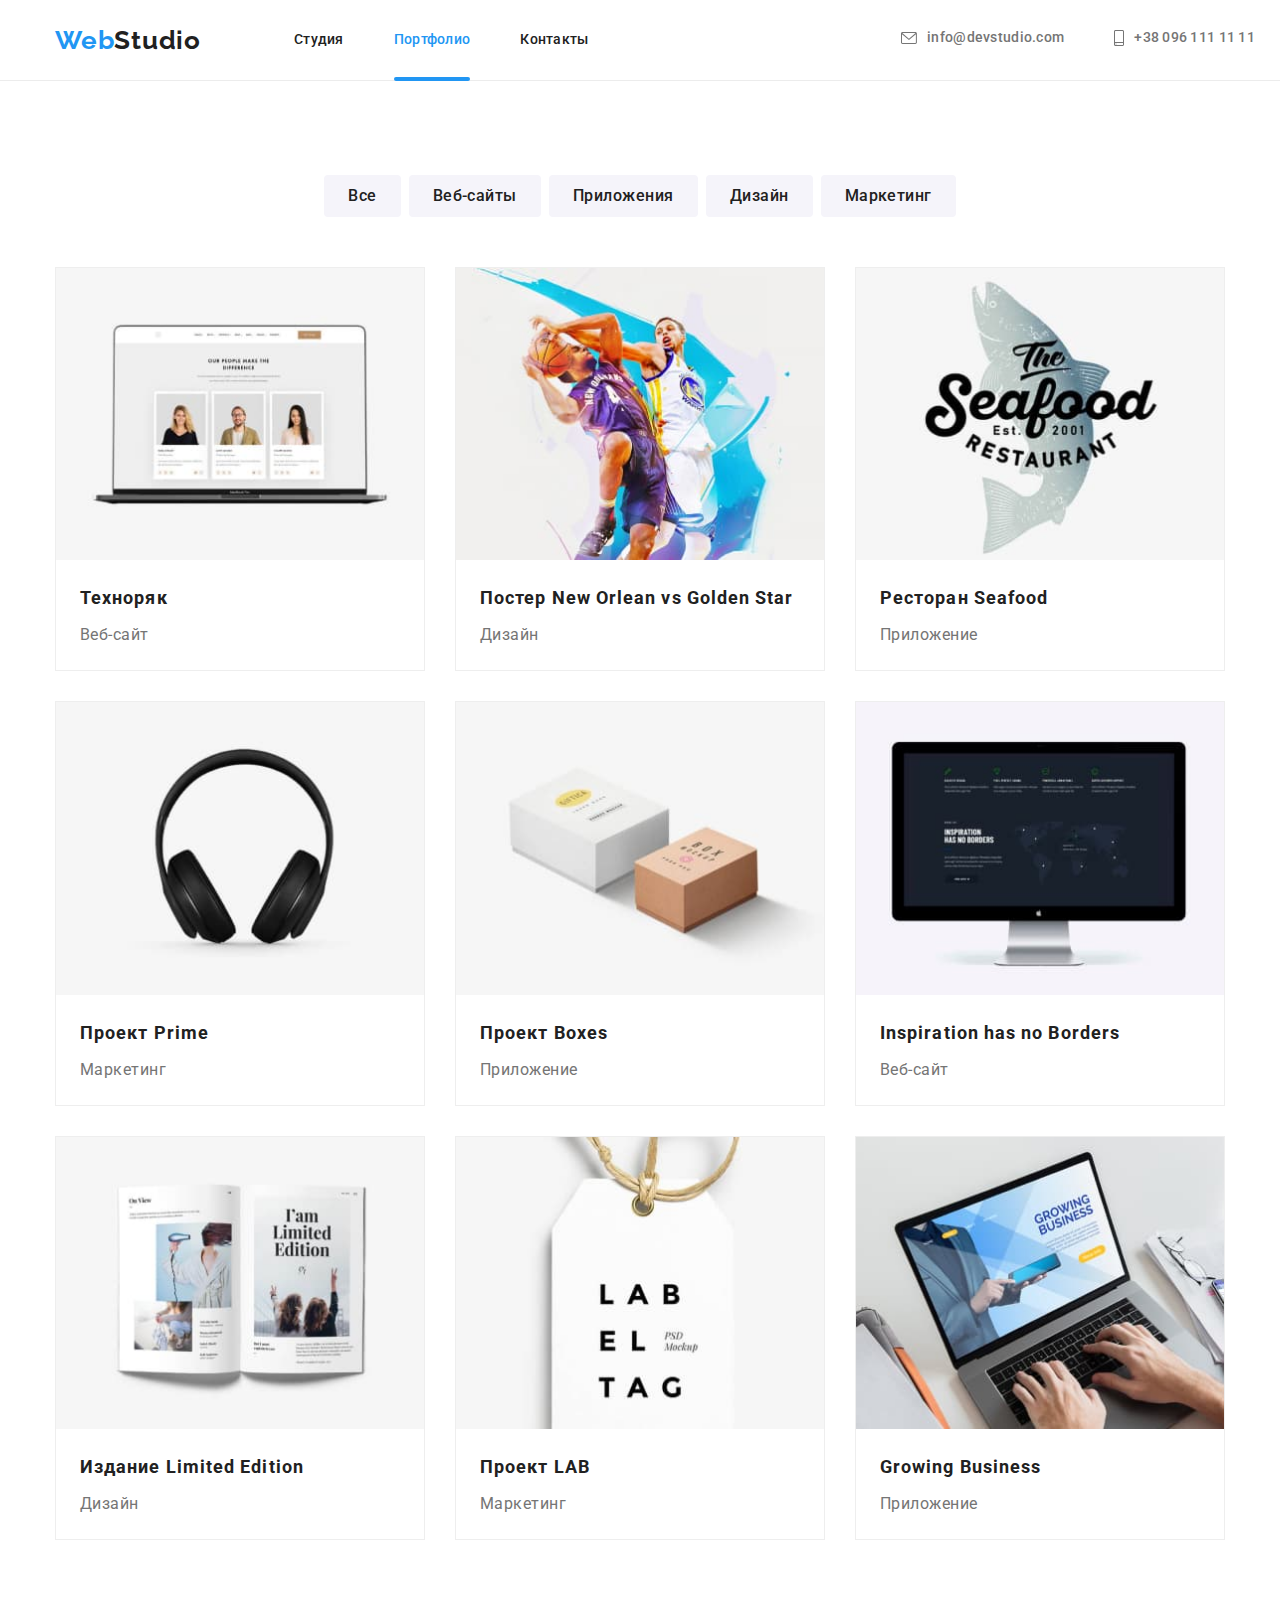
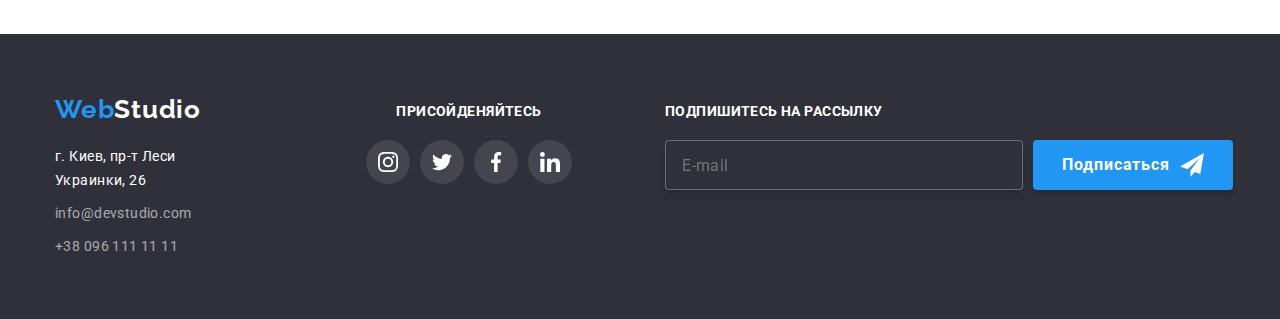
==== commit 064da48f: "Добавляет разметку страницы" ====
--- a/portfolio.html
+++ b/portfolio.html
@@ -20,16 +20,15 @@
                 <a href="./index.html" class="page-header__logo">Web<span class="page-header__accent">Studio</span></a>
                 <button type="button" class="page-header__button button" aria-controls="page-header__menu"
                     aria-expanded="false" data-menu-button>
-                    <svg width="19" height="19" aria-label="Переключатель мобильного меню">
+                    <svg width="40" height="40" aria-label="Переключатель мобильного меню">
                         <use class="button__cross" href="./images/symbol-defs.svg#icon-close"></use>
                         <use class="button__menu" href="./images/symbol-defs.svg#icon-menu"></use>
                     </svg>
                 </button>
                 <div class="page-header__menu" id="page-header__menu" data-menu>
                     <ul class="site-nav">
-                        <li class="site-nav__item"><a href="./index.html"
-                                class="site-nav__link site-nav__link--active">Студия</a></li>
-                        <li class="site-nav__item"><a href="./portfolio.html" class="site-nav__link">Портфолио</a></li>
+                        <li class="site-nav__item"><a href="./index.html" class="site-nav__link site-nav__link">Студия</a></li>
+                        <li class="site-nav__item"><a href="./portfolio.html" class="site-nav__link site-nav__link--active">Портфолио</a></li>
                         <li class="site-nav__item"><a href="" class="site-nav__link">Контакты</a></li>
                     </ul>
                     <ul class="contacts">
--- a/css/main.min.css
+++ b/css/main.min.css
@@ -1,2 +1,2 @@
-body{color:var(--primary-text-color);background-color:var(--primary-bgc-color);font-family:Roboto, sans-serif;letter-spacing:0.03em}body.modal-open{overflow:hidden}.container{width:100%;padding-left:15px;padding-right:15px;margin-left:auto;margin-right:auto}@media screen and (min-width: 480px){.container{width:480px}}@media screen and (min-width: 768px){.container{width:768px}}@media screen and (min-width: 1200px){.container{width:1200px}}h2,h3,ul{padding:0;margin:0;list-style:none}button{cursor:pointer}img{display:block;width:100%;height:auto;max-width:100%}.hero__button,.modal__button{min-width:200px;font-family:inherit;font-weight:700;font-size:16px;line-height:1.9;letter-spacing:0.06em;cursor:pointer;text-align:center;background-color:#2196F3;color:#fff;border-radius:4px;border:1px solid transparent}.features__text,.team__function,.card-set__text{font-style:normal;font-weight:400;letter-spacing:0.03em;color:#757575}.section{display:-webkit-box;display:-ms-flexbox;display:flex;padding-top:60px;padding-bottom:60px}@media screen and (min-width: 1200px){.section{padding-top:94px;padding-bottom:94px}}.section__title{margin-top:0;margin-bottom:30px;color:#212121;font-weight:700;font-size:28px;line-height:1.18;letter-spacing:0.03em;text-align:center}@media screen and (min-width: 1200px){.section__title{margin-bottom:50px;font-size:36px;line-height:1.17}}.section__title--none{display:none}.main{position:relative;border-bottom:1px solid #ECECEC}.page-header{display:-webkit-box;display:-ms-flexbox;display:flex;-webkit-box-align:center;-ms-flex-align:center;align-items:center;height:60px}@media screen and (min-width: 768px) and (max-width: 1199px){.page-header{height:80px}}@media screen and (min-width: 1200px){.page-header{width:1200px;height:80px}}.page-header__accent{color:#212121}.page-header__menu{text-align:center}@media screen and (max-width: 767px){.page-header__menu{display:none;position:absolute;padding:8px 40px 48px 40px;top:100%;left:0;width:100%;height:796px;background-color:#fff;-webkit-box-shadow:0px 4px 8px rgba(0,0,0,0.04),0px 2px 4px rgba(0,0,0,0.08),0px 1px 3px rgba(0,0,0,0.16);box-shadow:0px 4px 8px rgba(0,0,0,0.04),0px 2px 4px rgba(0,0,0,0.08),0px 1px 3px rgba(0,0,0,0.16)}.page-header__menu.is-open{display:block}}@media screen and (min-width: 768px){.page-header__menu{display:-webkit-box;display:-ms-flexbox;display:flex;height:80px}}@media screen and (min-width: 1200px){.page-header__menu{width:100%;display:-webkit-box;display:-ms-flexbox;display:flex}}.page-header__button{width:40px;height:40px;display:-webkit-inline-box;display:-ms-inline-flexbox;display:inline-flex;margin:0;margin-left:auto;padding:0;border:none;background-color:transparent;background-position:center;background-size:contain;-webkit-box-align:center;-ms-flex-align:center;align-items:center}@media screen and (min-width: 768px){.page-header__button{display:none}}.button .button__cross{display:none}.button.is-open .button__cross{display:block}.button.is-open .button__menu{display:none}.page-header__icon{width:19px;height:19px}.page-header__logo{color:#2196F3;font-family:Raleway, sans-serif;font-weight:700;font-size:26px;line-height:1.19;letter-spacing:0.03em;text-decoration:none}@media screen and (min-width: 480px) and (max-width: 1199px){.page-header__logo{font-size:24px;line-height:1.17}}.site-nav{display:-webkit-box;display:-ms-flexbox;display:flex}@media screen and (max-width: 767px){.site-nav{display:block;text-align:start}}@media screen and (min-width: 768px){.site-nav{margin-left:88px}}@media screen and (min-width: 1200px){.site-nav{margin-left:93px}}@media screen and (min-width: 768px){.site-nav__item{margin-left:50px}}.site-nav__item:first-child{margin-left:0px}.site-nav__link{display:block;padding-top:32px;padding-bottom:32px;color:#212121;font-weight:500;font-size:14px;line-height:1.14;letter-spacing:0.02em;text-decoration:none;-webkit-transition:color 250ms cubic-bezier(0.4, 0, 0.2, 1);transition:color 250ms cubic-bezier(0.4, 0, 0.2, 1)}@media screen and (max-width: 767px){.site-nav__link{padding-bottom:0px}}.site-nav__link:hover,.site-nav__link:focus{color:#2196F3}@media screen and (max-width: 767px){.site-nav__link{font-size:40px;line-height:1.17}}.site-nav__link--active{position:relative;font-weight:500;font-size:14px;line-height:1.14;letter-spacing:0.02em;text-decoration:none;color:#2196F3}@media screen and (max-width: 767px){.site-nav__link--active{font-size:40px;line-height:1.17}}.site-nav__link--active::before{position:absolute;content:"";bottom:-1px;width:100%;height:4px;border-radius:2px;background-color:#2196F3}@media screen and (max-width: 767px){.site-nav__link--active::before{display:none}}.contacts{display:block;-webkit-box-align:center;-ms-flex-align:center;align-items:center}@media screen and (max-width: 767px){.contacts{display:-webkit-box;display:-ms-flexbox;display:flex;-ms-flex-wrap:wrap;flex-wrap:wrap;-webkit-box-orient:vertical;-webkit-box-direction:reverse;-ms-flex-direction:column-reverse;flex-direction:column-reverse;-ms-flex-line-pack:start;align-content:flex-start;-webkit-box-align:start;-ms-flex-align:start;align-items:flex-start;margin-top:270px}}@media screen and (min-width: 768px) and (max-width: 1199px){.contacts{margin-top:21px;margin-bottom:21px;margin-right:15px;margin-left:21px}}@media screen and (min-width: 1200px){.contacts{display:-webkit-box;display:-ms-flexbox;display:flex;margin-left:auto}}@media screen and (max-width: 767px){.contacts__item{margin-top:32px}}@media screen and (min-width: 768px) and (max-width: 1199px){.contacts__item{margin-bottom:10px;margin-left:50px}.contacts__item:last-child{margin-bottom:0px;margin-left:40px}}@media screen and (min-width: 1200px){.contacts__item{margin-left:50px}.contacts__item:first-child{margin-left:0px}}.contacts__link{display:-webkit-inline-box;display:-ms-inline-flexbox;display:inline-flex;color:#757575;background-color:#fff;font-weight:500;font-size:14px;line-height:1.14;letter-spacing:0.02em;text-decoration:none}.contacts__link:hover,.contacts__link:focus{display:-webkit-box;display:-ms-flexbox;display:flex;color:#2196F3}@media screen and (max-width: 767px){.contacts__link{font-size:24px;line-height:1.17}}@media screen and (max-width: 767px){.contacts__link--tel{font-weight:500;font-size:34px;line-height:1.18;letter-spacing:0.02em;color:#2196F3}}.contacts__icon{display:-webkit-inline-box;display:-ms-inline-flexbox;display:inline-flex;-webkit-box-align:center;-ms-flex-align:center;align-items:center;margin-right:10px;fill:currentColor}@media screen and (max-width: 767px){.contacts__icon{display:none}}.soc{display:-webkit-box;display:-ms-flexbox;display:flex;-webkit-box-align:center;-ms-flex-align:center;align-items:center;margin-top:64px}@media screen and (min-width: 768px){.soc{display:none}}@media screen and (min-width: 768px){.soc__item{display:none}}.soc__link{padding-left:10px;padding-right:10px;font-weight:500;font-size:18px;line-height:1.22;letter-spacing:0.02em;text-decoration:none;color:#2196F3;border-right:1px solid rgba(33,33,33,0.2);-webkit-transform:rotate(90deg);transform:rotate(90deg)}.soc__link:last-child{border:none}.hero{text-align:center;padding-top:118px;padding-bottom:118px}@media screen and (min-width: 1200px){.hero{padding-top:200px;padding-bottom:200px}}.hero__title{margin-top:0;margin-bottom:30px;color:#fff;font-weight:900;font-size:26px;line-height:1.62;letter-spacing:0.06em;text-transform:uppercase}@media screen and (min-width: 1200px){.hero__title{font-size:44px;line-height:1.36}}.hero__button{padding:10px 32px;border-color:#2196F3;-webkit-transition:color 250ms cubic-bezier(0.4, 0, 0.2, 1);transition:color 250ms cubic-bezier(0.4, 0, 0.2, 1)}.overlay{max-width:1600px;height:400px;margin-left:auto;margin-right:auto;background-image:-webkit-gradient(linear, left top, right top, from(rgba(47,48,58,0.4)), to(rgba(47,48,58,0.4))),url("../images/img.jpg");background-image:linear-gradient(to right, rgba(47,48,58,0.4), rgba(47,48,58,0.4)),url("../images/img.jpg");background-color:#C4C4C4;background-repeat:no-repeat;background-position:center}@media screen and (min-width: 1200px){.overlay{height:600px}}.backdrop{position:fixed;top:0;left:0;width:100%;height:100%;background-color:rgba(0,0,0,0.2);opacity:1;-webkit-transition:opacity 250ms cubic-bezier(0.4, 0, 0.2, 1);transition:opacity 250ms cubic-bezier(0.4, 0, 0.2, 1);overflow-y:scroll}@media screen and (min-width: 1200px){.backdrop{overflow-y:none}}.backdrop.is-hidden{opacity:0;pointer-events:none;visibility:hidden}.backdrop.is-hidden .modal{-webkit-transform:translate(-50%, -50%) scale(1.1);transform:translate(-50%, -50%) scale(1.1)}.modal{position:absolute;top:50%;left:50%;width:450px;height:609px;padding:40px;background-color:#FFFFFF;-webkit-box-shadow:0px 1px 3px rgba(0,0,0,0.12),0px 1px 1px rgba(0,0,0,0.14),0px 2px 1px rgba(0,0,0,0.2);box-shadow:0px 1px 3px rgba(0,0,0,0.12),0px 1px 1px rgba(0,0,0,0.14),0px 2px 1px rgba(0,0,0,0.2);border-radius:4px;-webkit-transform:translate(-50%, -50%) scale(1);transform:translate(-50%, -50%) scale(1);-webkit-transition:-webkit-transform 250ms cubic-bezier(0.4, 0, 0.2, 1);transition:-webkit-transform 250ms cubic-bezier(0.4, 0, 0.2, 1);transition:transform 250ms cubic-bezier(0.4, 0, 0.2, 1);transition:transform 250ms cubic-bezier(0.4, 0, 0.2, 1), -webkit-transform 250ms cubic-bezier(0.4, 0, 0.2, 1)}@media screen and (min-width: 1200px){.modal{width:528px;height:581px}}.modal__form{max-width:528px}.modal__title{margin:0;padding-bottom:12px;font-style:normal;font-weight:700;font-size:20px;line-height:1.50;text-align:center;letter-spacing:0.03em;color:#212121}@media screen and (min-width: 1200px){.modal__title{font-size:20px;line-height:1.15}}.modal__field{display:-webkit-box;display:-ms-flexbox;display:flex;-webkit-box-orient:vertical;-webkit-box-direction:normal;-ms-flex-direction:column;flex-direction:column}.modal-user{width:370px;height:58px;margin-bottom:10px}@media screen and (min-width: 1200px){.modal-user{width:448px}}.user{position:relative;display:block;text-align:start;margin-bottom:10px;font-style:normal;font-weight:400;font-size:12px;line-height:1.16;letter-spacing:0.01em;color:#757575}.user:focus-within>.user__icon{fill:#2196F3}.user__input{width:100%;height:40px;margin-top:4px;padding-left:42px;border:1px solid rgba(33,33,33,0.2);border-radius:4px;-webkit-transition:border 250ms cubic-bezier(0.4, 0, 0.2, 1);transition:border 250ms cubic-bezier(0.4, 0, 0.2, 1)}.user__input:focus,.user__input:hover{outline:none;border:1px solid #2196F3}.user__icon{position:absolute;top:70%;left:15px;-webkit-transform:translateY(-70%);transform:translateY(-70%);-webkit-transition:fill 250ms cubic-bezier(0.4, 0, 0.2, 1);transition:fill 250ms cubic-bezier(0.4, 0, 0.2, 1)}.user--comment{margin-bottom:4px}.user__texterea{resize:none;height:120px;padding:12px 16px;margin-bottom:20px;border:1px solid rgba(33,33,33,0.2);border-radius:4px}.user__texterea::-webkit-input-placeholder{font-style:normal;font-weight:400;font-size:14px;line-height:1.14;letter-spacing:0.01em;color:rgba(117,117,117,0.5)}.user__texterea:-ms-input-placeholder{font-style:normal;font-weight:400;font-size:14px;line-height:1.14;letter-spacing:0.01em;color:rgba(117,117,117,0.5)}.user__texterea::-ms-input-placeholder{font-style:normal;font-weight:400;font-size:14px;line-height:1.14;letter-spacing:0.01em;color:rgba(117,117,117,0.5)}.user__texterea::placeholder{font-style:normal;font-weight:400;font-size:14px;line-height:1.14;letter-spacing:0.01em;color:rgba(117,117,117,0.5)}@media screen and (min-width: 1200px){.user__texterea::-webkit-input-placeholder{font-size:12px;line-height:1.16}.user__texterea:-ms-input-placeholder{font-size:12px;line-height:1.16}.user__texterea::-ms-input-placeholder{font-size:12px;line-height:1.16}.user__texterea::placeholder{font-size:12px;line-height:1.16}}.checkbox{display:-webkit-box;display:-ms-flexbox;display:flex;-webkit-box-align:center;-ms-flex-align:center;align-items:center;-webkit-box-pack:center;-ms-flex-pack:center;justify-content:center;text-align:center;padding-top:4px;margin:0;font-size:12px;line-height:1.71;letter-spacing:0.03em}@media screen and (min-width: 1200px){.checkbox{font-size:14px;line-height:1.16}}.checkbox__input{position:absolute;width:1px;height:1px;margin:-1px;border:0;padding:0;overflow:hidden;clip:rect(0 0 0 0)}.checkbox__input:checked+.checkbox__box{background-color:#2196F3;border-color:#2196F3}.checkbox__icon{fill:transparent}.checkbox__box{display:-webkit-box;display:-ms-flexbox;display:flex;-webkit-box-align:center;-ms-flex-align:center;align-items:center;-webkit-box-pack:center;-ms-flex-pack:center;justify-content:center;width:16px;height:15px;margin-right:9px;border:2px solid #212121;border-radius:3px}.checkbox__input:checked+.checkbox .checkbox__icon{fill:#fff;border:0.2px solid #FFFFFF}.checkbox__link{color:#2196F3;margin-left:2px}.modal__button{margin-top:30px;padding:10px 55px;-webkit-box-shadow:0px 4px 4px rgba(0,0,0,0.15);box-shadow:0px 4px 4px rgba(0,0,0,0.15);-webkit-transition:background-color 250ms cubic-bezier(0.4, 0, 0.2, 1);transition:background-color 250ms cubic-bezier(0.4, 0, 0.2, 1)}.modal__button:hover,.modal__button:focus{background-color:#188CE8}.modal-close{position:absolute;top:15px;right:15px;width:30px;height:30px;padding:0;background-color:#FFFFFF;border:1px solid rgba(0,0,0,0.1);border-radius:15px;cursor:pointer}.modal-close:focus-within>.modal-close__icon,.modal-close:hover>.modal-close__icon{fill:#2196F3}.modal-close__icon{display:block;background-repeat:no-repeat;background-size:contain;background-position:center;margin-left:5px;-webkit-transition:fill 250ms cubic-bezier(0.4, 0, 0.2, 1);transition:fill 250ms cubic-bezier(0.4, 0, 0.2, 1)}.features{display:-webkit-box;display:-ms-flexbox;display:flex;-ms-flex-wrap:wrap;flex-wrap:wrap;gap:30px}.features__item{width:100%;border-radius:4px}@media screen and (min-width: 768px){.features__item{width:calc((100% - 30px) / 2)}}@media screen and (min-width: 1200px){.features__item{width:calc((100% - 90px) / 4)}}.features__name{margin-top:0;margin-bottom:10px;color:#212121;font-weight:700;font-size:14px;line-height:1.14;text-transform:uppercase;text-align:center}@media screen and (min-width: 768px){.features__name{text-align:start}}.features__text{margin-top:0;margin-bottom:0;font-size:14px;line-height:1.71}.features__icon{display:-webkit-box;display:-ms-flexbox;display:flex;-webkit-box-align:center;-ms-flex-align:center;align-items:center;-webkit-box-pack:center;-ms-flex-pack:center;justify-content:center;height:120px;border-radius:4px;margin-bottom:30px;background-color:#F5F4FA}.section--examples{padding-top:0}@media screen and (max-width: 1199px){.section--examples{display:none}}.examples{display:-webkit-box;display:-ms-flexbox;display:flex}.examples__item{margin-left:30px}.examples__item:first-child{margin-left:0}.examples__action{position:relative;display:-webkit-box;display:-ms-flexbox;display:flex}.examples__text{position:absolute;bottom:0;right:0;display:-webkit-box;display:-ms-flexbox;display:flex;-webkit-box-align:center;-ms-flex-align:center;align-items:center;-webkit-box-pack:center;-ms-flex-pack:center;justify-content:center;margin:0;width:100%;height:70px;font-weight:700;font-size:14px;line-height:1.14;text-align:center;letter-spacing:0.03em;text-transform:uppercase;color:#fff;background-color:rgba(47,48,58,0.8)}.section--command{background-color:#F5F4FA}.command{display:-webkit-box;display:-ms-flexbox;display:flex;-ms-flex-wrap:wrap;flex-wrap:wrap;gap:30px}@media screen and (min-width: 768px){.command{-webkit-box-pack:center;-ms-flex-pack:center;justify-content:center;-webkit-box-align:center;-ms-flex-align:center;align-items:center}}.command__item{-webkit-box-sizing:border-box;box-sizing:border-box;border-radius:0px 0px 4px 4px;-webkit-box-shadow:0px 1px 3px rgba(0,0,0,0.12),0px 1px 1px rgba(0,0,0,0.14),0px 2px 1px rgba(0,0,0,0.2);box-shadow:0px 1px 3px rgba(0,0,0,0.12),0px 1px 1px rgba(0,0,0,0.14),0px 2px 1px rgba(0,0,0,0.2);background-color:#fff;width:100%}@media screen and (min-width: 768px){.command__item{width:calc((100% - 30px) / 2)}}@media screen and (min-width: 1200px){.command__item{width:calc((100% - 90px) / 4)}}.team{padding-top:30px;padding-bottom:30px}.team__name{margin-top:0;margin-bottom:0px;padding-bottom:10px;color:#212121;font-weight:500;font-size:16px;line-height:1.19;text-align:center}.team__function{margin-top:0;margin-bottom:0px;font-size:16px;line-height:1.19;text-align:center}.command-social{display:-webkit-box;display:-ms-flexbox;display:flex;-webkit-box-pack:center;-ms-flex-pack:center;justify-content:center;margin-top:16px}.command-social__item{margin-left:10px}.command-social__item:first-child{margin-left:0}.command-social__link{display:-webkit-box;display:-ms-flexbox;display:flex;-webkit-box-align:center;-ms-flex-align:center;align-items:center;-webkit-box-pack:center;-ms-flex-pack:center;justify-content:center;width:44px;height:44px;border-radius:50%;fill:#AFB1B8;-webkit-transition:background-color 250ms cubic-bezier(0.4, 0, 0.2, 1),fill 250ms cubic-bezier(0.4, 0, 0.2, 1);transition:background-color 250ms cubic-bezier(0.4, 0, 0.2, 1),fill 250ms cubic-bezier(0.4, 0, 0.2, 1)}.command-social__link:hover,.command-social__link:focus{fill:#fff;background-color:#2196F3}.clients{display:-webkit-box;display:-ms-flexbox;display:flex;-ms-flex-wrap:wrap;flex-wrap:wrap;-webkit-box-pack:center;-ms-flex-pack:center;justify-content:center;-webkit-box-align:center;-ms-flex-align:center;align-items:center;gap:30px}.clients__item{display:-webkit-box;display:-ms-flexbox;display:flex;cursor:pointer;fill:#AFB1B8;width:calc((100% - 30px) / 2)}@media screen and (min-width: 768px){.clients__item{width:calc((100% - 60px) / 3)}}@media screen and (min-width: 1200px){.clients__item{width:calc((100% - 150px) / 6)}}.clients__link{display:-webkit-box;display:-ms-flexbox;display:flex;-webkit-box-align:center;-ms-flex-align:center;align-items:center;-webkit-box-pack:center;-ms-flex-pack:center;justify-content:center;height:92px;border:1px solid #AFB1B8;border-radius:4px;-webkit-transition:border-color 250ms cubic-bezier(0.4, 0, 0.2, 1),fill 250ms cubic-bezier(0.4, 0, 0.2, 1);transition:border-color 250ms cubic-bezier(0.4, 0, 0.2, 1),fill 250ms cubic-bezier(0.4, 0, 0.2, 1)}.clients__link:hover,.clients__link:focus{fill:#2196F3;border-color:#2196F3}@media screen and (max-width: 767px){.clients__link{width:210px}}@media screen and (min-width: 768px){.clients__link{width:226px}}@media screen and (min-width: 1200px){.clients__link{width:170px}}.clients__icon{width:106px;height:60px}.container--footer{display:block}@media screen and (min-width: 768px){.container--footer{display:-webkit-box;display:-ms-flexbox;display:flex;-ms-flex-wrap:wrap;flex-wrap:wrap}}@media screen and (min-width: 1200px){.container--footer{-ms-flex-wrap:nowrap;flex-wrap:nowrap}}.footer{display:-webkit-box;display:-ms-flexbox;display:flex;padding-top:60px;padding-bottom:60px;background-color:#2F303A}.footer__contacts{display:block;-webkit-box-pack:center;-ms-flex-pack:center;justify-content:center;-webkit-box-align:center;-ms-flex-align:center;align-items:center;text-align:center}@media screen and (min-width: 768px){.footer__contacts{width:232px;margin-left:76px}}@media screen and (min-width: 1200px){.footer__contacts{margin-left:0;text-align:start}}.footer__address{margin-bottom:9px;margin-top:20px;color:#fff;font-style:normal;font-size:14px;line-height:1.71;letter-spacing:0.03em}.footer__accent{color:#fff}.footer__nav{display:block}@media screen and (min-width: 768px){.footer__nav{display:-webkit-box;display:-ms-flexbox;display:flex;-ms-flex-wrap:wrap;flex-wrap:wrap;-webkit-box-pack:center;-ms-flex-pack:center;justify-content:center;text-align:center;-webkit-box-align:center;-ms-flex-align:center;align-items:center}}@media screen and (min-width: 1200px){.footer__nav{-webkit-box-pack:start;-ms-flex-pack:start;justify-content:flex-start}}.footer__link{display:-webkit-box;display:-ms-flexbox;display:flex;-webkit-box-pack:center;-ms-flex-pack:center;justify-content:center;color:rgba(255,255,255,0.6);font-style:normal;font-size:14px;line-height:1.71;letter-spacing:0.03em;text-decoration:none;-webkit-transition:color 250ms cubic-bezier(0.4, 0, 0.2, 1);transition:color 250ms cubic-bezier(0.4, 0, 0.2, 1)}.footer__link:hover,.footer__link:focus{color:#2196F3;text-decoration:none}.footer__link--mail{margin-bottom:9px}.social{display:-webkit-box;display:-ms-flexbox;display:flex;-ms-flex-wrap:wrap;flex-wrap:wrap;-webkit-box-pack:center;-ms-flex-pack:center;justify-content:center;-webkit-box-align:center;-ms-flex-align:center;align-items:center;text-align:center;margin-top:60px}@media screen and (min-width: 768px){.social{margin-top:0;margin-left:165px;-webkit-box-orient:vertical;-webkit-box-direction:normal;-ms-flex-direction:column;flex-direction:column;-webkit-box-pack:start;-ms-flex-pack:start;justify-content:flex-start}}.social__title{margin:0;padding-top:10px;padding-bottom:20px;-webkit-box-pack:center;-ms-flex-pack:center;justify-content:center;font-weight:700;font-size:14px;line-height:1.14;letter-spacing:0.03em;text-transform:uppercase;color:#fff}@media screen and (max-width: 767px){.social__title{text-align:center}}@media screen and (min-width: 768px){.social__title{text-align:center}}@media screen and (min-width: 1200px){.social__title{text-align:start}}.social__list{display:-webkit-box;display:-ms-flexbox;display:flex;margin:0}@media screen and (max-width: 767px){.social__list{width:450px;-webkit-box-pack:center;-ms-flex-pack:center;justify-content:center}}@media screen and (min-width: 1200px){.social__list{width:206px}}.social__item{margin-left:10px}.social__item:first-child{margin-left:0}.social__link{display:-webkit-box;display:-ms-flexbox;display:flex;-webkit-box-align:center;-ms-flex-align:center;align-items:center;-webkit-box-pack:center;-ms-flex-pack:center;justify-content:center;width:44px;height:44px;border-radius:50%;fill:#fff;background-color:rgba(255,255,255,0.1);-webkit-transition:background-color 250ms cubic-bezier(0.4, 0, 0.2, 1);transition:background-color 250ms cubic-bezier(0.4, 0, 0.2, 1)}.social__link:hover,.social__link:focus{background-color:#2196F3}.sub{display:-webkit-box;display:-ms-flexbox;display:flex;-webkit-box-orient:vertical;-webkit-box-direction:normal;-ms-flex-direction:column;flex-direction:column;-ms-flex-wrap:wrap;flex-wrap:wrap;-webkit-box-pack:center;-ms-flex-pack:center;justify-content:center;-webkit-box-align:center;-ms-flex-align:center;align-items:center;text-align:center;margin-top:60px}@media screen and (min-width: 768px){.sub{-webkit-box-orient:vertical;-webkit-box-direction:normal;-ms-flex-direction:column;flex-direction:column;margin-left:166px}}@media screen and (min-width: 1200px){.sub{display:inline-block;-ms-flex-wrap:nowrap;flex-wrap:nowrap;margin-left:93px;margin-top:0}}.sub__group{display:-webkit-box;display:-ms-flexbox;display:flex;-webkit-box-orient:vertical;-webkit-box-direction:normal;-ms-flex-direction:column;flex-direction:column;-webkit-box-align:center;-ms-flex-align:center;align-items:center}@media screen and (min-width: 1200px){.sub__group{margin-left:0;-webkit-box-orient:horizontal;-webkit-box-direction:normal;-ms-flex-direction:row;flex-direction:row}}.sub__title{margin:0;margin-top:50px;padding-top:10px;padding-bottom:20px;-webkit-box-pack:center;-ms-flex-pack:center;justify-content:center;-ms-flex-wrap:nowrap;flex-wrap:nowrap;text-align:center;font-weight:700;font-size:14px;line-height:1.14;letter-spacing:0.03em;text-transform:uppercase;color:#fff}@media screen and (min-width: 768px){.sub__title{margin-top:0}}@media screen and (min-width: 1200px){.sub__title{margin-top:0;text-align:start}}.sub__input{display:-webkit-box;display:-ms-flexbox;display:flex;-webkit-box-align:center;-ms-flex-align:center;align-items:center;height:50px;padding-left:16px;font-style:normal;font-weight:400;font-size:16px;line-height:1.25;letter-spacing:0.03em;color:rgba(255,255,255,0.6);background-color:#2F303A;border:1px solid rgba(255,255,255,0.3);-webkit-filter:drop-shadow(0px 4px 4px rgba(0,0,0,0.15));filter:drop-shadow(0px 4px 4px rgba(0,0,0,0.15));border-radius:4px}@media screen and (min-width: 480px){.sub__input{width:450px}}@media screen and (min-width: 1200px){.sub__input{width:358px}}.sub__button{display:-webkit-box;display:-ms-flexbox;display:flex;-webkit-box-align:center;-ms-flex-align:center;align-items:center;-webkit-box-pack:center;-ms-flex-pack:center;justify-content:center;text-align:center;width:200px;height:50px;margin-top:20px;font-style:normal;font-weight:700;font-size:16px;line-height:1.88;letter-spacing:0.06em;cursor:pointer;color:#fff;background-color:#2196F3;-webkit-box-shadow:0px 4px 4px rgba(0,0,0,0.15);box-shadow:0px 4px 4px rgba(0,0,0,0.15);border-radius:4px;border:1px solid transparent}@media screen and (min-width: 768px){.sub__button{margin-top:20px}}@media screen and (min-width: 1200px){.sub__button{margin-top:0;margin-left:10px}}.sub__send{display:-webkit-box;display:-ms-flexbox;display:flex;margin-left:10px;fill:#fff}.card-set{display:-webkit-box;display:-ms-flexbox;display:flex;-ms-flex-wrap:wrap;flex-wrap:wrap;gap:30px}.card-set__elements{width:100%;border:1px solid #EEEEEE;-webkit-transition:-webkit-box-shadow 250ms var(--timing-function);transition:-webkit-box-shadow 250ms var(--timing-function);transition:box-shadow 250ms var(--timing-function);transition:box-shadow 250ms var(--timing-function), -webkit-box-shadow 250ms var(--timing-function)}.card-set__elements:hover{-webkit-box-shadow:0px 1px 1px rgba(0,0,0,0.12),0px 4px 4px rgba(0,0,0,0.06),1px 4px 6px rgba(0,0,0,0.16);box-shadow:0px 1px 1px rgba(0,0,0,0.12),0px 4px 4px rgba(0,0,0,0.06),1px 4px 6px rgba(0,0,0,0.16)}@media screen and (min-width: 768px){.card-set__elements{width:calc((100% - 30px) / 2)}}@media screen and (min-width: 1200px){.card-set__elements{width:calc((100% - 60px) / 3)}}.card-set__meta{padding:20px 24px}.card-set__title{margin-top:0;margin-bottom:0px;padding-bottom:4px;color:#212121;font-weight:700;font-size:18px;line-height:2;letter-spacing:0.06em}.card-set__text{margin-top:0;margin-bottom:0;font-size:16px;line-height:1.88}.foto{position:relative;overflow:hidden;-webkit-transition:background-color 250ms cubic-bezier(0.4, 0, 0.2, 1);transition:background-color 250ms cubic-bezier(0.4, 0, 0.2, 1)}.foto__overlay{position:absolute;top:0;left:0;width:100%;height:100%;opacity:0;-webkit-transform:translateY(100%);transform:translateY(100%);-webkit-transition:opacity 250ms cubic-bezier(0.4, 0, 0.2, 1),-webkit-transform 250ms cubic-bezier(0.4, 0, 0.2, 1);transition:opacity 250ms cubic-bezier(0.4, 0, 0.2, 1),-webkit-transform 250ms cubic-bezier(0.4, 0, 0.2, 1);transition:transform 250ms cubic-bezier(0.4, 0, 0.2, 1),opacity 250ms cubic-bezier(0.4, 0, 0.2, 1);transition:transform 250ms cubic-bezier(0.4, 0, 0.2, 1),opacity 250ms cubic-bezier(0.4, 0, 0.2, 1),-webkit-transform 250ms cubic-bezier(0.4, 0, 0.2, 1);background-color:rgba(33,150,243,0.9)}.foto:hover .foto__overlay{-webkit-transform:translateY(0);transform:translateY(0);opacity:1}.foto__text{position:absolute;top:50%;left:50%;-webkit-transform:translate(-50%, -50%);transform:translate(-50%, -50%);width:320px;font-weight:400;font-size:18px;line-height:1.56;letter-spacing:0.03em;color:#FFFFFF}@media screen and (max-width: 767px){.section--gallery{min-width:480px}}.buttons{display:-webkit-box;display:-ms-flexbox;display:flex;-ms-flex-wrap:wrap;flex-wrap:wrap}@media screen and (min-width: 768px){.buttons{display:-webkit-box;display:-ms-flexbox;display:flex;-webkit-box-align:center;-ms-flex-align:center;align-items:center;-webkit-box-pack:center;-ms-flex-pack:center;justify-content:center;margin-bottom:30px;margin-left:0}}@media screen and (min-width: 1200px){.buttons{margin-bottom:50px}}.buttons__item{margin-left:8px;margin-bottom:15px}@media screen and (min-width: 768px){.buttons__item{margin-bottom:0px}.buttons__item:first-child{margin-left:0}}.buttons__link{padding:6px 22px;color:#212121;background-color:#F5F4FA;border-color:transparent;font-family:inherit;font-weight:500;font-size:16px;line-height:1.62;text-align:center;letter-spacing:0.03em;cursor:pointer;border-radius:4px;-webkit-transition:color 250ms cubic-bezier(0.4, 0, 0.2, 1),background-color 250ms cubic-bezier(0.4, 0, 0.2, 1),-webkit-box-shadow 250ms cubic-bezier(0.4, 0, 0.2, 1);transition:color 250ms cubic-bezier(0.4, 0, 0.2, 1),background-color 250ms cubic-bezier(0.4, 0, 0.2, 1),-webkit-box-shadow 250ms cubic-bezier(0.4, 0, 0.2, 1);transition:color 250ms cubic-bezier(0.4, 0, 0.2, 1),background-color 250ms cubic-bezier(0.4, 0, 0.2, 1),box-shadow 250ms cubic-bezier(0.4, 0, 0.2, 1);transition:color 250ms cubic-bezier(0.4, 0, 0.2, 1),background-color 250ms cubic-bezier(0.4, 0, 0.2, 1),box-shadow 250ms cubic-bezier(0.4, 0, 0.2, 1),-webkit-box-shadow 250ms cubic-bezier(0.4, 0, 0.2, 1)}.buttons__link:hover,.buttons__link:focus{color:#fff;background-color:#2196F3;-webkit-box-shadow:0px 3px 1px rgba(0,0,0,0.1),0px 1px 2px rgba(0,0,0,0.08),0px 2px 2px rgba(0,0,0,0.12);box-shadow:0px 3px 1px rgba(0,0,0,0.1),0px 1px 2px rgba(0,0,0,0.08),0px 2px 2px rgba(0,0,0,0.12)}
+body{color:var(--primary-text-color);background-color:var(--primary-bgc-color);font-family:Roboto, sans-serif;letter-spacing:0.03em}body.modal-open{overflow:hidden}.container{width:100%;padding-left:15px;padding-right:15px;margin-left:auto;margin-right:auto}@media screen and (min-width: 480px){.container{width:480px}}@media screen and (min-width: 768px){.container{width:768px}}@media screen and (min-width: 1200px){.container{width:1200px}}h2,h3,ul{padding:0;margin:0;list-style:none}button{cursor:pointer}img{display:block;width:100%;height:auto;max-width:100%}.hero__button,.modal__button{min-width:200px;font-family:inherit;font-weight:700;font-size:16px;line-height:1.9;letter-spacing:0.06em;cursor:pointer;text-align:center;background-color:#2196F3;color:#fff;border-radius:4px;border:1px solid transparent}.features__text,.team__function,.card-set__text{font-style:normal;font-weight:400;letter-spacing:0.03em;color:#757575}.section{display:-webkit-box;display:-ms-flexbox;display:flex;padding-top:60px;padding-bottom:60px}@media screen and (min-width: 1200px){.section{padding-top:94px;padding-bottom:94px}}.section__title{margin-top:0;margin-bottom:30px;color:#212121;font-weight:700;font-size:28px;line-height:1.18;letter-spacing:0.03em;text-align:center}@media screen and (min-width: 1200px){.section__title{margin-bottom:50px;font-size:36px;line-height:1.17}}.section__title--none{display:none}.main{position:relative;border-bottom:1px solid #ECECEC}.page-header{display:-webkit-box;display:-ms-flexbox;display:flex;-webkit-box-align:center;-ms-flex-align:center;align-items:center;height:60px}@media screen and (min-width: 768px) and (max-width: 1199px){.page-header{height:80px}}@media screen and (min-width: 1200px){.page-header{width:1200px;height:80px}}.page-header__accent{color:#212121}.page-header__menu{text-align:center}@media screen and (max-width: 767px){.page-header__menu{display:none;position:absolute;padding:48px 40px;top:100%;left:0;width:100%;height:100vh;background-color:#fff;-webkit-box-shadow:0px 4px 8px rgba(0,0,0,0.04),0px 2px 4px rgba(0,0,0,0.08),0px 1px 3px rgba(0,0,0,0.16);box-shadow:0px 4px 8px rgba(0,0,0,0.04),0px 2px 4px rgba(0,0,0,0.08),0px 1px 3px rgba(0,0,0,0.16)}.page-header__menu.is-open{display:block}}@media screen and (min-width: 768px){.page-header__menu{display:-webkit-box;display:-ms-flexbox;display:flex;height:80px}}@media screen and (min-width: 1200px){.page-header__menu{width:100%;display:-webkit-box;display:-ms-flexbox;display:flex}}.page-header__button{width:40px;height:40px;display:-webkit-inline-box;display:-ms-inline-flexbox;display:inline-flex;margin:0;margin-left:auto;padding:0;border:none;background-color:transparent;background-position:center;background-size:contain;-webkit-box-align:center;-ms-flex-align:center;align-items:center}@media screen and (min-width: 768px){.page-header__button{display:none}}.button .button__cross{display:none}.button.is-open .button__cross{display:block}.button.is-open .button__menu{display:none}.page-header__icon{width:19px;height:19px}.page-header__logo{color:#2196F3;font-family:Raleway, sans-serif;font-weight:700;font-size:26px;line-height:1.19;letter-spacing:0.03em;text-decoration:none}@media screen and (min-width: 480px) and (max-width: 1199px){.page-header__logo{font-size:24px;line-height:1.17}}.site-nav{display:-webkit-box;display:-ms-flexbox;display:flex}@media screen and (max-width: 767px){.site-nav{display:block;text-align:start}}@media screen and (min-width: 768px){.site-nav{margin-left:88px}}@media screen and (min-width: 1200px){.site-nav{margin-left:93px}}@media screen and (min-width: 768px){.site-nav__item{margin-left:50px}}.site-nav__item:first-child{margin-left:0px}.site-nav__link{display:block;padding-top:32px;padding-bottom:32px;color:#212121;font-weight:500;font-size:14px;line-height:1.14;letter-spacing:0.02em;text-decoration:none;-webkit-transition:color 250ms cubic-bezier(0.4, 0, 0.2, 1);transition:color 250ms cubic-bezier(0.4, 0, 0.2, 1)}@media screen and (max-width: 767px){.site-nav__link{padding-bottom:0px}}.site-nav__link:hover,.site-nav__link:focus{color:#2196F3}@media screen and (max-width: 767px){.site-nav__link{font-size:40px;line-height:1.17}}.site-nav__link--active{position:relative;font-weight:500;font-size:14px;line-height:1.14;letter-spacing:0.02em;text-decoration:none;color:#2196F3}@media screen and (max-width: 767px){.site-nav__link--active{font-size:40px;line-height:1.17}}.site-nav__link--active::before{position:absolute;content:"";bottom:-1px;width:100%;height:4px;border-radius:2px;background-color:#2196F3}@media screen and (max-width: 767px){.site-nav__link--active::before{display:none}}.contacts{display:block;-webkit-box-align:center;-ms-flex-align:center;align-items:center}@media screen and (max-width: 767px){.contacts{display:-webkit-box;display:-ms-flexbox;display:flex;-ms-flex-wrap:wrap;flex-wrap:wrap;-webkit-box-orient:vertical;-webkit-box-direction:reverse;-ms-flex-direction:column-reverse;flex-direction:column-reverse;-ms-flex-line-pack:start;align-content:flex-start;-webkit-box-align:start;-ms-flex-align:start;align-items:flex-start;margin-top:270px}}@media screen and (min-width: 768px) and (max-width: 1199px){.contacts{margin-top:21px;margin-bottom:21px;margin-right:15px;margin-left:21px}}@media screen and (min-width: 1200px){.contacts{display:-webkit-box;display:-ms-flexbox;display:flex;margin-left:auto}}@media screen and (max-width: 767px){.contacts__item{margin-top:32px}}@media screen and (min-width: 768px) and (max-width: 1199px){.contacts__item{margin-bottom:10px;margin-left:50px}.contacts__item:last-child{margin-bottom:0px;margin-left:40px}}@media screen and (min-width: 1200px){.contacts__item{margin-left:50px}.contacts__item:first-child{margin-left:0px}}.contacts__link{display:-webkit-inline-box;display:-ms-inline-flexbox;display:inline-flex;color:#757575;background-color:#fff;font-weight:500;font-size:14px;line-height:1.14;letter-spacing:0.02em;text-decoration:none}.contacts__link:hover,.contacts__link:focus{display:-webkit-box;display:-ms-flexbox;display:flex;color:#2196F3}@media screen and (max-width: 767px){.contacts__link{font-size:24px;line-height:1.17}}@media screen and (max-width: 767px){.contacts__link--tel{font-weight:500;font-size:34px;line-height:1.18;letter-spacing:0.02em;color:#2196F3}}.contacts__icon{display:-webkit-inline-box;display:-ms-inline-flexbox;display:inline-flex;-webkit-box-align:center;-ms-flex-align:center;align-items:center;margin-right:10px;fill:currentColor}@media screen and (max-width: 767px){.contacts__icon{display:none}}.soc{display:-webkit-box;display:-ms-flexbox;display:flex;-webkit-box-align:center;-ms-flex-align:center;align-items:center;margin-top:64px}@media screen and (min-width: 768px){.soc{display:none}}@media screen and (min-width: 768px){.soc__item{display:none}}.soc__link{padding-left:10px;padding-right:10px;font-weight:500;font-size:18px;line-height:1.22;letter-spacing:0.02em;text-decoration:none;color:#2196F3;border-right:1px solid rgba(33,33,33,0.2);-webkit-transform:rotate(90deg);transform:rotate(90deg)}.soc__link:last-child{border:none}.hero{text-align:center;padding-top:118px;padding-bottom:118px}@media screen and (min-width: 1200px){.hero{padding-top:200px;padding-bottom:200px}}.hero__title{margin-top:0;margin-bottom:30px;color:#fff;font-weight:900;font-size:26px;line-height:1.62;letter-spacing:0.06em;text-transform:uppercase}@media screen and (min-width: 1200px){.hero__title{font-size:44px;line-height:1.36}}.hero__button{padding:10px 32px;border-color:#2196F3;-webkit-transition:color 250ms cubic-bezier(0.4, 0, 0.2, 1);transition:color 250ms cubic-bezier(0.4, 0, 0.2, 1)}.overlay{max-width:1600px;height:400px;margin-left:auto;margin-right:auto;background-image:-webkit-gradient(linear, left top, right top, from(rgba(47,48,58,0.4)), to(rgba(47,48,58,0.4))),url("../images/img.jpg");background-image:linear-gradient(to right, rgba(47,48,58,0.4), rgba(47,48,58,0.4)),url("../images/img.jpg");background-color:#C4C4C4;background-repeat:no-repeat;background-position:center}@media screen and (min-width: 1200px){.overlay{height:600px}}.backdrop{position:fixed;top:0;left:0;width:100%;height:100%;background-color:rgba(0,0,0,0.2);opacity:1;-webkit-transition:opacity 250ms cubic-bezier(0.4, 0, 0.2, 1);transition:opacity 250ms cubic-bezier(0.4, 0, 0.2, 1);overflow-y:scroll}@media screen and (min-width: 1200px){.backdrop{overflow-y:none}}.backdrop.is-hidden{opacity:0;pointer-events:none;visibility:hidden}.backdrop.is-hidden .modal{-webkit-transform:translate(-50%, -50%) scale(1.1);transform:translate(-50%, -50%) scale(1.1)}.modal{position:absolute;top:50%;left:50%;width:450px;height:609px;padding:40px;background-color:#FFFFFF;-webkit-box-shadow:0px 1px 3px rgba(0,0,0,0.12),0px 1px 1px rgba(0,0,0,0.14),0px 2px 1px rgba(0,0,0,0.2);box-shadow:0px 1px 3px rgba(0,0,0,0.12),0px 1px 1px rgba(0,0,0,0.14),0px 2px 1px rgba(0,0,0,0.2);border-radius:4px;-webkit-transform:translate(-50%, -50%) scale(1);transform:translate(-50%, -50%) scale(1);-webkit-transition:-webkit-transform 250ms cubic-bezier(0.4, 0, 0.2, 1);transition:-webkit-transform 250ms cubic-bezier(0.4, 0, 0.2, 1);transition:transform 250ms cubic-bezier(0.4, 0, 0.2, 1);transition:transform 250ms cubic-bezier(0.4, 0, 0.2, 1), -webkit-transform 250ms cubic-bezier(0.4, 0, 0.2, 1)}@media screen and (min-width: 1200px){.modal{width:528px;height:581px}}.modal__form{max-width:528px}.modal__title{margin:0;padding-bottom:12px;font-style:normal;font-weight:700;font-size:20px;line-height:1.50;text-align:center;letter-spacing:0.03em;color:#212121}@media screen and (min-width: 1200px){.modal__title{font-size:20px;line-height:1.15}}.modal__field{display:-webkit-box;display:-ms-flexbox;display:flex;-webkit-box-orient:vertical;-webkit-box-direction:normal;-ms-flex-direction:column;flex-direction:column}.modal-user{width:370px;height:58px;margin-bottom:10px}@media screen and (min-width: 1200px){.modal-user{width:448px}}.user{position:relative;display:block;text-align:start;margin-bottom:10px;font-style:normal;font-weight:400;font-size:12px;line-height:1.16;letter-spacing:0.01em;color:#757575}.user:focus-within>.user__icon{fill:#2196F3}.user__input{width:100%;height:40px;margin-top:4px;padding-left:42px;border:1px solid rgba(33,33,33,0.2);border-radius:4px;-webkit-transition:border 250ms cubic-bezier(0.4, 0, 0.2, 1);transition:border 250ms cubic-bezier(0.4, 0, 0.2, 1)}.user__input:focus,.user__input:hover{outline:none;border:1px solid #2196F3}.user__icon{position:absolute;top:70%;left:15px;-webkit-transform:translateY(-70%);transform:translateY(-70%);-webkit-transition:fill 250ms cubic-bezier(0.4, 0, 0.2, 1);transition:fill 250ms cubic-bezier(0.4, 0, 0.2, 1)}.user--comment{margin-bottom:4px}.user__texterea{resize:none;height:120px;padding:12px 16px;margin-bottom:20px;border:1px solid rgba(33,33,33,0.2);border-radius:4px}.user__texterea::-webkit-input-placeholder{font-style:normal;font-weight:400;font-size:14px;line-height:1.14;letter-spacing:0.01em;color:rgba(117,117,117,0.5)}.user__texterea:-ms-input-placeholder{font-style:normal;font-weight:400;font-size:14px;line-height:1.14;letter-spacing:0.01em;color:rgba(117,117,117,0.5)}.user__texterea::-ms-input-placeholder{font-style:normal;font-weight:400;font-size:14px;line-height:1.14;letter-spacing:0.01em;color:rgba(117,117,117,0.5)}.user__texterea::placeholder{font-style:normal;font-weight:400;font-size:14px;line-height:1.14;letter-spacing:0.01em;color:rgba(117,117,117,0.5)}@media screen and (min-width: 1200px){.user__texterea::-webkit-input-placeholder{font-size:12px;line-height:1.16}.user__texterea:-ms-input-placeholder{font-size:12px;line-height:1.16}.user__texterea::-ms-input-placeholder{font-size:12px;line-height:1.16}.user__texterea::placeholder{font-size:12px;line-height:1.16}}.checkbox{display:-webkit-box;display:-ms-flexbox;display:flex;-webkit-box-align:center;-ms-flex-align:center;align-items:center;-webkit-box-pack:center;-ms-flex-pack:center;justify-content:center;text-align:center;padding-top:4px;margin:0;font-size:12px;line-height:1.71;letter-spacing:0.03em}@media screen and (min-width: 1200px){.checkbox{font-size:14px;line-height:1.16}}.checkbox__input{position:absolute;width:1px;height:1px;margin:-1px;border:0;padding:0;overflow:hidden;clip:rect(0 0 0 0)}.checkbox__input:checked+.checkbox__box{background-color:#2196F3;border-color:#2196F3}.checkbox__icon{fill:transparent}.checkbox__box{display:-webkit-box;display:-ms-flexbox;display:flex;-webkit-box-align:center;-ms-flex-align:center;align-items:center;-webkit-box-pack:center;-ms-flex-pack:center;justify-content:center;width:16px;height:15px;margin-right:9px;border:2px solid #212121;border-radius:3px}.checkbox__input:checked+.checkbox .checkbox__icon{fill:#fff;border:0.2px solid #FFFFFF}.checkbox__link{color:#2196F3;margin-left:2px}.modal__button{margin-top:30px;padding:10px 55px;-webkit-box-shadow:0px 4px 4px rgba(0,0,0,0.15);box-shadow:0px 4px 4px rgba(0,0,0,0.15);-webkit-transition:background-color 250ms cubic-bezier(0.4, 0, 0.2, 1);transition:background-color 250ms cubic-bezier(0.4, 0, 0.2, 1)}.modal__button:hover,.modal__button:focus{background-color:#188CE8}.modal-close{position:absolute;top:15px;right:15px;width:30px;height:30px;padding:0;background-color:#FFFFFF;border:1px solid rgba(0,0,0,0.1);border-radius:15px;cursor:pointer}.modal-close:focus-within>.modal-close__icon,.modal-close:hover>.modal-close__icon{fill:#2196F3}.modal-close__icon{display:block;background-repeat:no-repeat;background-size:contain;background-position:center;margin-left:5px;-webkit-transition:fill 250ms cubic-bezier(0.4, 0, 0.2, 1);transition:fill 250ms cubic-bezier(0.4, 0, 0.2, 1)}.features{display:-webkit-box;display:-ms-flexbox;display:flex;-ms-flex-wrap:wrap;flex-wrap:wrap;gap:30px}.features__item{width:100%;border-radius:4px}@media screen and (min-width: 768px){.features__item{width:calc((100% - 30px) / 2)}}@media screen and (min-width: 1200px){.features__item{width:calc((100% - 90px) / 4)}}.features__name{margin-top:0;margin-bottom:10px;color:#212121;font-weight:700;font-size:14px;line-height:1.14;text-transform:uppercase;text-align:center}@media screen and (min-width: 768px){.features__name{text-align:start}}.features__text{margin-top:0;margin-bottom:0;font-size:14px;line-height:1.71}.features__icon{display:-webkit-box;display:-ms-flexbox;display:flex;-webkit-box-align:center;-ms-flex-align:center;align-items:center;-webkit-box-pack:center;-ms-flex-pack:center;justify-content:center;height:120px;border-radius:4px;margin-bottom:30px;background-color:#F5F4FA}.section--examples{padding-top:0}@media screen and (max-width: 1199px){.section--examples{display:none}}.examples{display:-webkit-box;display:-ms-flexbox;display:flex}.examples__item{margin-left:30px}.examples__item:first-child{margin-left:0}.examples__action{position:relative;display:-webkit-box;display:-ms-flexbox;display:flex}.examples__text{position:absolute;bottom:0;right:0;display:-webkit-box;display:-ms-flexbox;display:flex;-webkit-box-align:center;-ms-flex-align:center;align-items:center;-webkit-box-pack:center;-ms-flex-pack:center;justify-content:center;margin:0;width:100%;height:70px;font-weight:700;font-size:14px;line-height:1.14;text-align:center;letter-spacing:0.03em;text-transform:uppercase;color:#fff;background-color:rgba(47,48,58,0.8)}.section--command{background-color:#F5F4FA}.command{display:-webkit-box;display:-ms-flexbox;display:flex;-ms-flex-wrap:wrap;flex-wrap:wrap;gap:30px}@media screen and (min-width: 768px){.command{-webkit-box-pack:center;-ms-flex-pack:center;justify-content:center;-webkit-box-align:center;-ms-flex-align:center;align-items:center}}.command__item{-webkit-box-sizing:border-box;box-sizing:border-box;border-radius:0px 0px 4px 4px;-webkit-box-shadow:0px 1px 3px rgba(0,0,0,0.12),0px 1px 1px rgba(0,0,0,0.14),0px 2px 1px rgba(0,0,0,0.2);box-shadow:0px 1px 3px rgba(0,0,0,0.12),0px 1px 1px rgba(0,0,0,0.14),0px 2px 1px rgba(0,0,0,0.2);background-color:#fff;width:100%}@media screen and (min-width: 768px){.command__item{width:calc((100% - 30px) / 2)}}@media screen and (min-width: 1200px){.command__item{width:calc((100% - 90px) / 4)}}.team{padding-top:30px;padding-bottom:30px}.team__name{margin-top:0;margin-bottom:0px;padding-bottom:10px;color:#212121;font-weight:500;font-size:16px;line-height:1.19;text-align:center}.team__function{margin-top:0;margin-bottom:0px;font-size:16px;line-height:1.19;text-align:center}.command-social{display:-webkit-box;display:-ms-flexbox;display:flex;-webkit-box-pack:center;-ms-flex-pack:center;justify-content:center;margin-top:16px}.command-social__item{margin-left:10px}.command-social__item:first-child{margin-left:0}.command-social__link{display:-webkit-box;display:-ms-flexbox;display:flex;-webkit-box-align:center;-ms-flex-align:center;align-items:center;-webkit-box-pack:center;-ms-flex-pack:center;justify-content:center;width:44px;height:44px;border-radius:50%;fill:#AFB1B8;-webkit-transition:background-color 250ms cubic-bezier(0.4, 0, 0.2, 1),fill 250ms cubic-bezier(0.4, 0, 0.2, 1);transition:background-color 250ms cubic-bezier(0.4, 0, 0.2, 1),fill 250ms cubic-bezier(0.4, 0, 0.2, 1)}.command-social__link:hover,.command-social__link:focus{fill:#fff;background-color:#2196F3}.clients{display:-webkit-box;display:-ms-flexbox;display:flex;-ms-flex-wrap:wrap;flex-wrap:wrap;-webkit-box-pack:center;-ms-flex-pack:center;justify-content:center;-webkit-box-align:center;-ms-flex-align:center;align-items:center;gap:30px}.clients__item{display:-webkit-box;display:-ms-flexbox;display:flex;cursor:pointer;fill:#AFB1B8;width:calc((100% - 30px) / 2)}@media screen and (min-width: 768px){.clients__item{width:calc((100% - 60px) / 3)}}@media screen and (min-width: 1200px){.clients__item{width:calc((100% - 150px) / 6)}}.clients__link{display:-webkit-box;display:-ms-flexbox;display:flex;-webkit-box-align:center;-ms-flex-align:center;align-items:center;-webkit-box-pack:center;-ms-flex-pack:center;justify-content:center;height:92px;border:1px solid #AFB1B8;border-radius:4px;-webkit-transition:border-color 250ms cubic-bezier(0.4, 0, 0.2, 1),fill 250ms cubic-bezier(0.4, 0, 0.2, 1);transition:border-color 250ms cubic-bezier(0.4, 0, 0.2, 1),fill 250ms cubic-bezier(0.4, 0, 0.2, 1)}.clients__link:hover,.clients__link:focus{fill:#2196F3;border-color:#2196F3}@media screen and (max-width: 767px){.clients__link{width:210px}}@media screen and (min-width: 768px){.clients__link{width:226px}}@media screen and (min-width: 1200px){.clients__link{width:170px}}.clients__icon{width:106px;height:60px}.container--footer{display:block}@media screen and (min-width: 768px){.container--footer{display:-webkit-box;display:-ms-flexbox;display:flex;-ms-flex-wrap:wrap;flex-wrap:wrap}}@media screen and (min-width: 1200px){.container--footer{-ms-flex-wrap:nowrap;flex-wrap:nowrap}}.footer{display:-webkit-box;display:-ms-flexbox;display:flex;padding-top:60px;padding-bottom:60px;background-color:#2F303A}.footer__contacts{display:block;-webkit-box-pack:center;-ms-flex-pack:center;justify-content:center;-webkit-box-align:center;-ms-flex-align:center;align-items:center;text-align:center}@media screen and (min-width: 768px){.footer__contacts{width:232px;margin-left:76px}}@media screen and (min-width: 1200px){.footer__contacts{margin-left:0;text-align:start}}.footer__address{margin-bottom:9px;margin-top:20px;color:#fff;font-style:normal;font-size:14px;line-height:1.71;letter-spacing:0.03em}.footer__accent{color:#fff}.footer__nav{display:block}@media screen and (min-width: 768px){.footer__nav{display:-webkit-box;display:-ms-flexbox;display:flex;-ms-flex-wrap:wrap;flex-wrap:wrap;-webkit-box-pack:center;-ms-flex-pack:center;justify-content:center;text-align:center;-webkit-box-align:center;-ms-flex-align:center;align-items:center}}@media screen and (min-width: 1200px){.footer__nav{-webkit-box-pack:start;-ms-flex-pack:start;justify-content:flex-start}}.footer__link{display:-webkit-box;display:-ms-flexbox;display:flex;-webkit-box-pack:center;-ms-flex-pack:center;justify-content:center;color:rgba(255,255,255,0.6);font-style:normal;font-size:14px;line-height:1.71;letter-spacing:0.03em;text-decoration:none;-webkit-transition:color 250ms cubic-bezier(0.4, 0, 0.2, 1);transition:color 250ms cubic-bezier(0.4, 0, 0.2, 1)}.footer__link:hover,.footer__link:focus{color:#2196F3;text-decoration:none}.footer__link--mail{margin-bottom:9px}.social{display:-webkit-box;display:-ms-flexbox;display:flex;-ms-flex-wrap:wrap;flex-wrap:wrap;-webkit-box-pack:center;-ms-flex-pack:center;justify-content:center;-webkit-box-align:center;-ms-flex-align:center;align-items:center;text-align:center;margin-top:60px}@media screen and (min-width: 768px){.social{margin-top:0;margin-left:165px;-webkit-box-orient:vertical;-webkit-box-direction:normal;-ms-flex-direction:column;flex-direction:column;-webkit-box-pack:start;-ms-flex-pack:start;justify-content:flex-start}}.social__title{margin:0;padding-top:10px;padding-bottom:20px;-webkit-box-pack:center;-ms-flex-pack:center;justify-content:center;font-weight:700;font-size:14px;line-height:1.14;letter-spacing:0.03em;text-transform:uppercase;text-align:center;color:#fff}@media screen and (min-width: 1200px){.social__title{text-align:start}}.social__list{display:-webkit-box;display:-ms-flexbox;display:flex;margin:0}@media screen and (max-width: 767px){.social__list{width:450px;-webkit-box-pack:center;-ms-flex-pack:center;justify-content:center}}@media screen and (min-width: 1200px){.social__list{width:206px}}.social__item{margin-left:10px}.social__item:first-child{margin-left:0}.social__link{display:-webkit-box;display:-ms-flexbox;display:flex;-webkit-box-align:center;-ms-flex-align:center;align-items:center;-webkit-box-pack:center;-ms-flex-pack:center;justify-content:center;width:44px;height:44px;border-radius:50%;fill:#fff;background-color:rgba(255,255,255,0.1);-webkit-transition:background-color 250ms cubic-bezier(0.4, 0, 0.2, 1);transition:background-color 250ms cubic-bezier(0.4, 0, 0.2, 1)}.social__link:hover,.social__link:focus{background-color:#2196F3}.sub{display:-webkit-box;display:-ms-flexbox;display:flex;-webkit-box-orient:vertical;-webkit-box-direction:normal;-ms-flex-direction:column;flex-direction:column;-ms-flex-wrap:wrap;flex-wrap:wrap;-webkit-box-pack:center;-ms-flex-pack:center;justify-content:center;-webkit-box-align:center;-ms-flex-align:center;align-items:center;text-align:center;margin-top:60px}@media screen and (min-width: 768px){.sub{-webkit-box-orient:vertical;-webkit-box-direction:normal;-ms-flex-direction:column;flex-direction:column;margin-left:166px}}@media screen and (min-width: 1200px){.sub{display:inline-block;-ms-flex-wrap:nowrap;flex-wrap:nowrap;margin-left:93px;margin-top:0}}.sub__group{display:-webkit-box;display:-ms-flexbox;display:flex;-webkit-box-orient:vertical;-webkit-box-direction:normal;-ms-flex-direction:column;flex-direction:column;-webkit-box-align:center;-ms-flex-align:center;align-items:center}@media screen and (min-width: 1200px){.sub__group{margin-left:0;-webkit-box-orient:horizontal;-webkit-box-direction:normal;-ms-flex-direction:row;flex-direction:row}}.sub__title{margin:0;margin-top:50px;padding-top:10px;padding-bottom:20px;-webkit-box-pack:center;-ms-flex-pack:center;justify-content:center;-ms-flex-wrap:nowrap;flex-wrap:nowrap;text-align:center;font-weight:700;font-size:14px;line-height:1.14;letter-spacing:0.03em;text-transform:uppercase;color:#fff}@media screen and (min-width: 768px){.sub__title{margin-top:0}}@media screen and (min-width: 1200px){.sub__title{margin-top:0;text-align:start}}.sub__input{display:-webkit-box;display:-ms-flexbox;display:flex;-webkit-box-align:center;-ms-flex-align:center;align-items:center;height:50px;padding-left:16px;font-style:normal;font-weight:400;font-size:16px;line-height:1.25;letter-spacing:0.03em;color:rgba(255,255,255,0.6);background-color:#2F303A;border:1px solid rgba(255,255,255,0.3);-webkit-filter:drop-shadow(0px 4px 4px rgba(0,0,0,0.15));filter:drop-shadow(0px 4px 4px rgba(0,0,0,0.15));border-radius:4px}@media screen and (min-width: 480px){.sub__input{width:450px}}@media screen and (min-width: 1200px){.sub__input{width:358px}}.sub__button{display:-webkit-box;display:-ms-flexbox;display:flex;-webkit-box-align:center;-ms-flex-align:center;align-items:center;-webkit-box-pack:center;-ms-flex-pack:center;justify-content:center;text-align:center;width:200px;height:50px;margin-top:20px;font-style:normal;font-weight:700;font-size:16px;line-height:1.88;letter-spacing:0.06em;cursor:pointer;color:#fff;background-color:#2196F3;-webkit-box-shadow:0px 4px 4px rgba(0,0,0,0.15);box-shadow:0px 4px 4px rgba(0,0,0,0.15);border-radius:4px;border:1px solid transparent}@media screen and (min-width: 768px){.sub__button{margin-top:20px}}@media screen and (min-width: 1200px){.sub__button{margin-top:0;margin-left:10px}}.sub__send{display:-webkit-box;display:-ms-flexbox;display:flex;margin-left:10px;fill:#fff}.card-set{display:-webkit-box;display:-ms-flexbox;display:flex;-ms-flex-wrap:wrap;flex-wrap:wrap;gap:30px}.card-set__elements{width:100%;border:1px solid #EEEEEE;-webkit-transition:-webkit-box-shadow 250ms var(--timing-function);transition:-webkit-box-shadow 250ms var(--timing-function);transition:box-shadow 250ms var(--timing-function);transition:box-shadow 250ms var(--timing-function), -webkit-box-shadow 250ms var(--timing-function)}.card-set__elements:hover{-webkit-box-shadow:0px 1px 1px rgba(0,0,0,0.12),0px 4px 4px rgba(0,0,0,0.06),1px 4px 6px rgba(0,0,0,0.16);box-shadow:0px 1px 1px rgba(0,0,0,0.12),0px 4px 4px rgba(0,0,0,0.06),1px 4px 6px rgba(0,0,0,0.16)}@media screen and (min-width: 768px){.card-set__elements{width:calc((100% - 30px) / 2)}}@media screen and (min-width: 1200px){.card-set__elements{width:calc((100% - 60px) / 3)}}.card-set__meta{padding:20px 24px}.card-set__title{margin-top:0;margin-bottom:0px;padding-bottom:4px;color:#212121;font-weight:700;font-size:18px;line-height:2;letter-spacing:0.06em}.card-set__text{margin-top:0;margin-bottom:0;font-size:16px;line-height:1.88}.foto{position:relative;overflow:hidden;-webkit-transition:background-color 250ms cubic-bezier(0.4, 0, 0.2, 1);transition:background-color 250ms cubic-bezier(0.4, 0, 0.2, 1)}.foto__overlay{position:absolute;top:0;left:0;width:100%;height:100%;opacity:0;-webkit-transform:translateY(100%);transform:translateY(100%);-webkit-transition:opacity 250ms cubic-bezier(0.4, 0, 0.2, 1),-webkit-transform 250ms cubic-bezier(0.4, 0, 0.2, 1);transition:opacity 250ms cubic-bezier(0.4, 0, 0.2, 1),-webkit-transform 250ms cubic-bezier(0.4, 0, 0.2, 1);transition:transform 250ms cubic-bezier(0.4, 0, 0.2, 1),opacity 250ms cubic-bezier(0.4, 0, 0.2, 1);transition:transform 250ms cubic-bezier(0.4, 0, 0.2, 1),opacity 250ms cubic-bezier(0.4, 0, 0.2, 1),-webkit-transform 250ms cubic-bezier(0.4, 0, 0.2, 1);background-color:rgba(33,150,243,0.9)}.foto:hover .foto__overlay{-webkit-transform:translateY(0);transform:translateY(0);opacity:1}.foto__text{position:absolute;top:50%;left:50%;-webkit-transform:translate(-50%, -50%);transform:translate(-50%, -50%);width:320px;font-weight:400;font-size:18px;line-height:1.56;letter-spacing:0.03em;color:#FFFFFF}@media screen and (max-width: 767px){.section--gallery{min-width:480px}}.buttons{display:-webkit-box;display:-ms-flexbox;display:flex;-ms-flex-wrap:wrap;flex-wrap:wrap}@media screen and (min-width: 768px){.buttons{display:-webkit-box;display:-ms-flexbox;display:flex;-webkit-box-align:center;-ms-flex-align:center;align-items:center;-webkit-box-pack:center;-ms-flex-pack:center;justify-content:center;margin-bottom:30px;margin-left:0}}@media screen and (min-width: 1200px){.buttons{margin-bottom:50px}}.buttons__item{margin-left:8px;margin-bottom:15px}@media screen and (min-width: 768px){.buttons__item{margin-bottom:0px}.buttons__item:first-child{margin-left:0}}.buttons__link{padding:6px 22px;color:#212121;background-color:#F5F4FA;border-color:transparent;font-family:inherit;font-weight:500;font-size:16px;line-height:1.62;text-align:center;letter-spacing:0.03em;cursor:pointer;border-radius:4px;-webkit-transition:color 250ms cubic-bezier(0.4, 0, 0.2, 1),background-color 250ms cubic-bezier(0.4, 0, 0.2, 1),-webkit-box-shadow 250ms cubic-bezier(0.4, 0, 0.2, 1);transition:color 250ms cubic-bezier(0.4, 0, 0.2, 1),background-color 250ms cubic-bezier(0.4, 0, 0.2, 1),-webkit-box-shadow 250ms cubic-bezier(0.4, 0, 0.2, 1);transition:color 250ms cubic-bezier(0.4, 0, 0.2, 1),background-color 250ms cubic-bezier(0.4, 0, 0.2, 1),box-shadow 250ms cubic-bezier(0.4, 0, 0.2, 1);transition:color 250ms cubic-bezier(0.4, 0, 0.2, 1),background-color 250ms cubic-bezier(0.4, 0, 0.2, 1),box-shadow 250ms cubic-bezier(0.4, 0, 0.2, 1),-webkit-box-shadow 250ms cubic-bezier(0.4, 0, 0.2, 1)}.buttons__link:hover,.buttons__link:focus{color:#fff;background-color:#2196F3;-webkit-box-shadow:0px 3px 1px rgba(0,0,0,0.1),0px 1px 2px rgba(0,0,0,0.08),0px 2px 2px rgba(0,0,0,0.12);box-shadow:0px 3px 1px rgba(0,0,0,0.1),0px 1px 2px rgba(0,0,0,0.08),0px 2px 2px rgba(0,0,0,0.12)}
 /*# sourceMappingURL=main.min.css.map */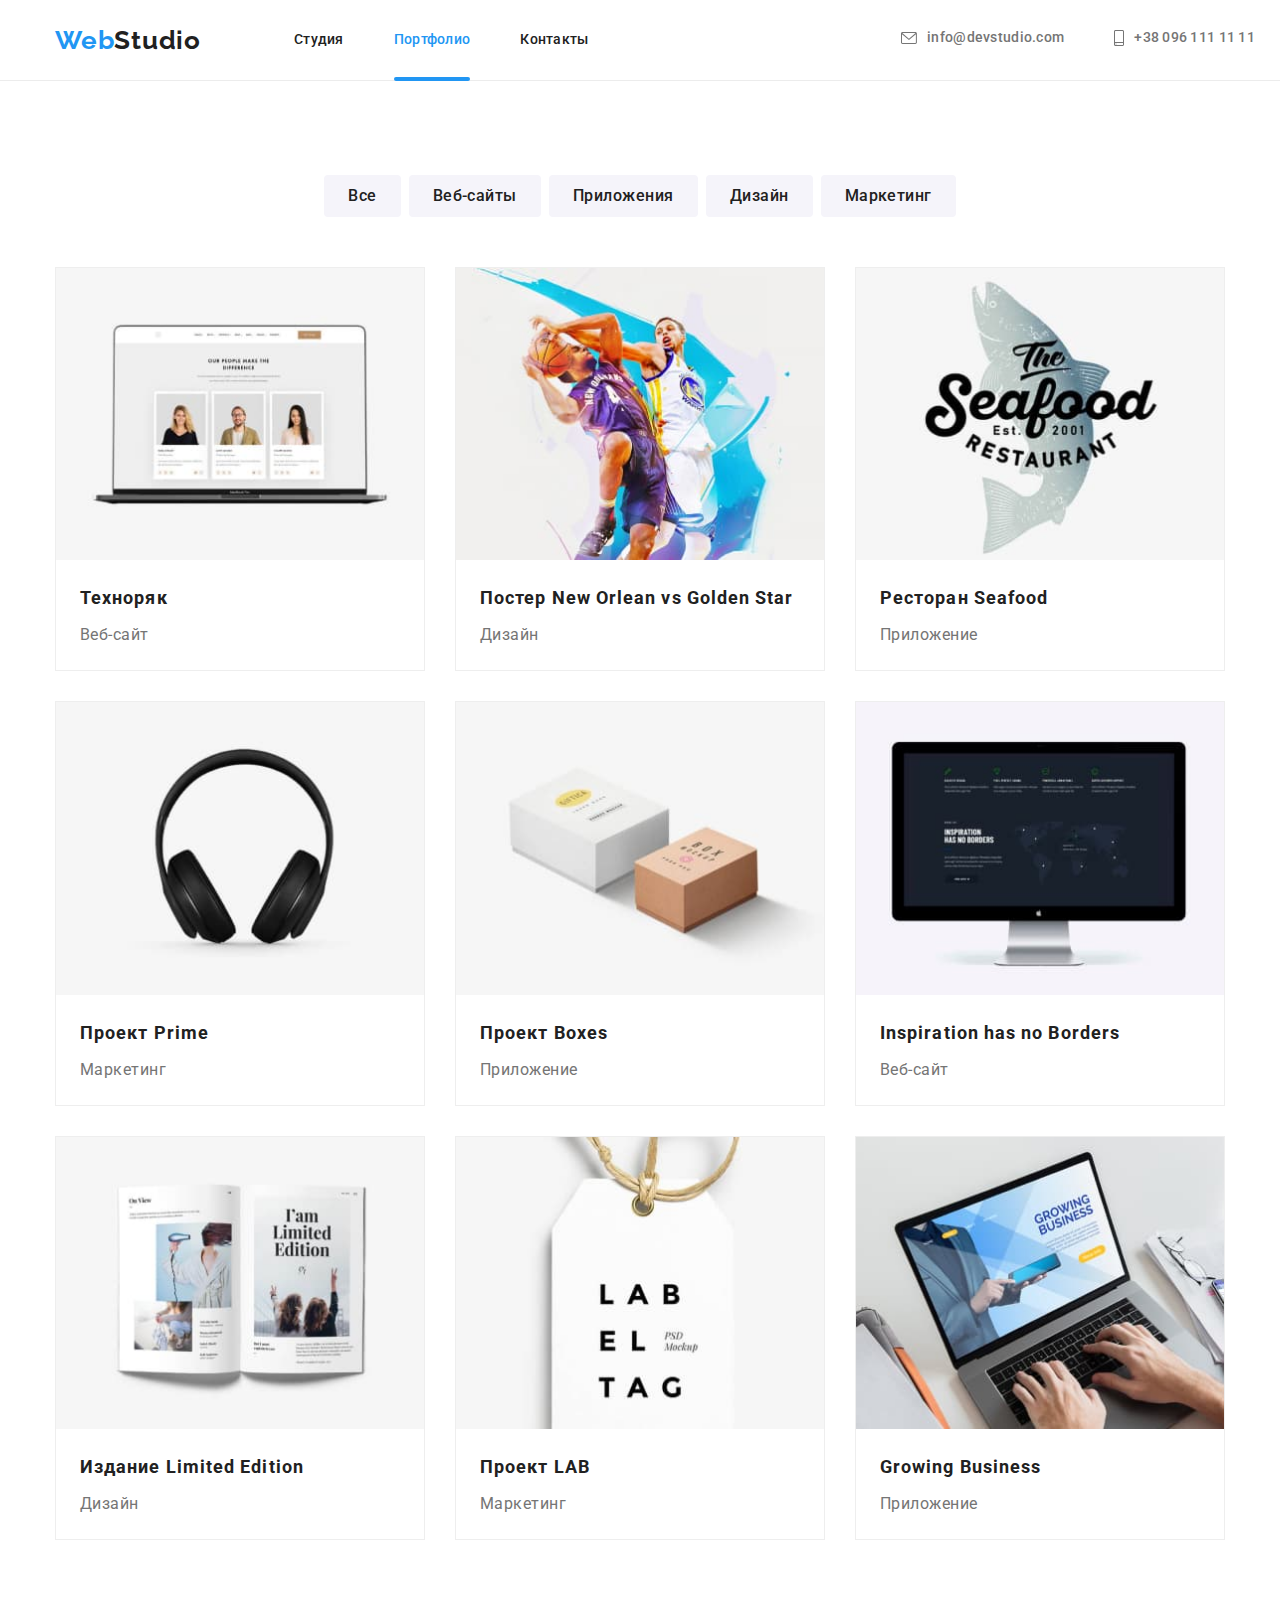
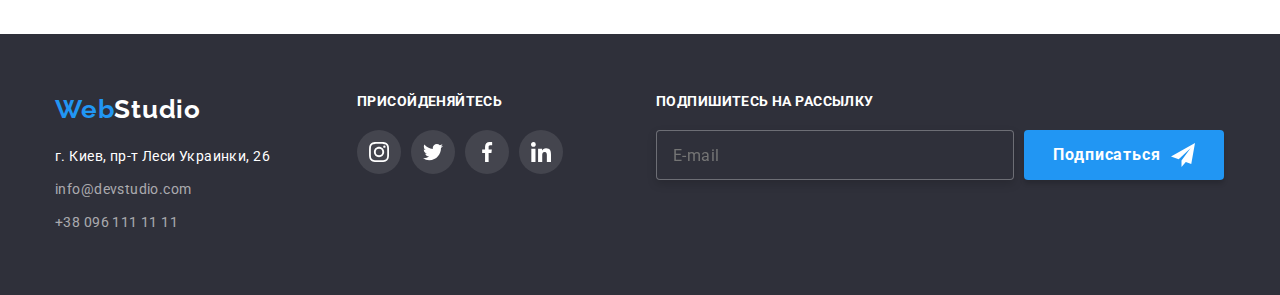
==== commit 23661691: "Добавляет разметку адаптивного меню" ====
--- a/portfolio.html
+++ b/portfolio.html
@@ -15,48 +15,69 @@
 <body>
     <!--Шапка-->
     <header class="main">
+    <div class="container">
+    <nav class="page-header">
+        <a href="./index.html" class="page-header__logo">Web<span class="page-header__accent">Studio</span></a>
+        <ul class="site-nav">
+            <li class="site-nav__item"><a href="./index.html" class="site-nav__link">Студия</a></li>
+            <li class="site-nav__item"><a href="./portfolio.html" class="site-nav__link site-nav__link--active">Портфолио</a></li>
+            <li class="site-nav__item"><a href="" class="site-nav__link">Контакты</a></li>
+        </ul>
+        <ul class="contacts">
+            <li class="contacts__item">
+                <a href="mailto:info@devstudio.com" class="contacts__link">
+                <svg class="contacts__icon" width="16" height="16">
+                   <use href="./images/symbol-defs.svg#mail"></use>
+                </svg>info@devstudio.com</a>
+            </li>
+            <li class="contacts__item">
+                <a href="" class="contacts__link contacts__link--tel"> 
+                <svg class="contacts__icon" width="10" height="16">
+                    <use href="./images/symbol-defs.svg#smartphone"></use>
+                </svg>+38 096 111 11 11</a>
+            </li>
+        </ul>
+        <button type="button" class="menu-open-btn">
+            <svg width="40" height="40">
+                <use class="button__menu" href="./images/symbol-defs.svg#icon-menu"></use> 
+            </svg>
+        </button>
+    </nav>   
+    </div>  
+    <div class="mob-menu is-hidden">
         <div class="container">
-            <nav class="page-header">
-                <a href="./index.html" class="page-header__logo">Web<span class="page-header__accent">Studio</span></a>
-                <button type="button" class="page-header__button button" aria-controls="page-header__menu"
-                    aria-expanded="false" data-menu-button>
+            <div class="mob-menu__top">
+                <button type="button" class="menu-close-btn">
                     <svg width="40" height="40" aria-label="Переключатель мобильного меню">
                         <use class="button__cross" href="./images/symbol-defs.svg#icon-close"></use>
-                        <use class="button__menu" href="./images/symbol-defs.svg#icon-menu"></use>
                     </svg>
                 </button>
-                <div class="page-header__menu" id="page-header__menu" data-menu>
-                    <ul class="site-nav">
-                        <li class="site-nav__item"><a href="./index.html" class="site-nav__link site-nav__link">Студия</a></li>
-                        <li class="site-nav__item"><a href="./portfolio.html" class="site-nav__link site-nav__link--active">Портфолио</a></li>
-                        <li class="site-nav__item"><a href="" class="site-nav__link">Контакты</a></li>
-                    </ul>
-                    <ul class="contacts">
-                        <li class="contacts__item">
-                            <a href="mailto:info@devstudio.com" class="contacts__link">
-                                <svg class="contacts__icon" width="16" height="16">
-                                    <use href="./images/symbol-defs.svg#mail"></use>
-                                </svg>info@devstudio.com</a>
+                <ul class="mob-menu__list">
+                    <li class="mob-menu__item"><a href="./index.html" class="mob-menu__link">Студия</a></li>
+                    <li class="mob-menu__item"><a href="./portfolio.html" class="mob-menu__link mob-menu__link--active">Портфолио</a></li>
+                    <li class="mob-menu__item"><a href="" class="mob-menu__link">Контакты</a></li>
+                </ul>
+            </div>
+            <div class="mob-menu__bottom">
+                <ul class="mob-contacts">
+                    <li class="mob-contacts__item">
+                        <a href="" class="mob-contacts__link mob-contacts__link--tel">+38 096 111 11 11</a>
+                    </li>
+                    <li class="mob-contacts__item">
+                        <a href="mailto:info@devstudio.com" class="mob-contacts__link">info@devstudio.com</a>
+                    </li>
+                </ul>
+                <ul class="mob-soc">
+                        <li class="mob-soc__item">
+                            <a class="mob-soc__link" href="">Instagram</a>
+                            <a class="mob-soc__link" href="">Twitter</a>
+                            <a class="mob-soc__link" href="">Facebook</a>
+                            <a class="mob-soc__link" href="">LinkedIn</a>
                         </li>
-                        <li class="contacts__item">
-                            <a href="" class="contacts__link contacts__link--tel">
-                                <svg class="contacts__icon" width="10" height="16">
-                                    <use href="./images/symbol-defs.svg#smartphone"></use>
-                                </svg>+38 096 111 11 11</a>
-                        </li>
-                    </ul>
-                    <ul class="soc">
-                        <li class="soc__item">
-                            <a class="soc__link" href="">Instagram</a>
-                            <a class="soc__link" href="">Twitter</a>
-                            <a class="soc__link" href="">Facebook</a>
-                            <a class="soc__link" href="">LinkedIn</a>
-    
-                        </li>
-                    </ul>
-                </div>
-            </nav>
-        </div>
+                </ul>
+            </div>   
+    </div>
+    </div>
     </header>
 
     <main>
@@ -74,7 +95,24 @@
             <ul class="card-set">
             <li class="card-set__elements">
             <div class="foto">
-                <img src="./images/portfolio1.jpg" alt="Техноряк" width="370" height="294">
+                <picture>
+                    <source 
+                    srcset="
+                    ./images/portfolio1-des-1x.jpg 1x,
+                    ./images/portfolio1-des-2x.jpg 2x"
+                    media="(min-width: 1200px)" >
+                    <source 
+                    srcset="
+                    ./images/portfolio1-tab-1x.jpg 1x,
+                    ./images/portfolio1-tab-2x.jpg 2x"
+                    media="(min-width: 768px)" >
+                    <source 
+                    srcset="
+                    ./images/portfolio1-mob-1x.jpg 1x,
+                    ./images/portfolio1-mob-2x.jpg 2x"
+                    media="(min-width: 480px)" >
+                    <img src="./images/portfolio1-mob-1x.jpg" alt="Техноряк" width="450" height="294">
+                </picture>
                 <div class="foto__overlay">
                     <p class="foto__text">
                         Ресурс предлагает комплексные предложения с разным уровнем функционала и сервисов. Все это позволит посетителю
@@ -90,7 +128,24 @@
             </li>
             <li class="card-set__elements">
                 <div class="foto">
-                <img src="./images/portfolio2.jpg" alt="Постер" width="370" height="294">
+                    <picture>
+                        <source 
+                        srcset="
+                        ./images/portfolio2-des-1x.jpg 1x,
+                        ./images/portfolio2-des-2x.jpg 2x"
+                        media="(min-width: 1200px)" >
+                        <source 
+                        srcset="
+                        ./images/portfolio2-tab-1x.jpg 1x,
+                        ./images/portfolio2-tab-2x.jpg 2x"
+                        media="(min-width: 768px)" >
+                        <source 
+                        srcset="
+                        ./images/portfolio2-mob-1x.jpg 1x,
+                        ./images/portfolio2-mob-2x.jpg 2x"
+                        media="(min-width: 480px)" >
+                        <img src="./images/portfolio2-mob-1x.jpg" alt="Постер" width="450" height="294">
+                    </picture>
                 <div class="foto__overlay">
                     <p class="foto__text">
                         Ресурс предлагает комплексные предложения с разным уровнем функционала и сервисов. Все это позволит посетителю
@@ -106,7 +161,24 @@
             </li>
             <li class="card-set__elements">
                 <div class="foto">
-                <img src="./images/portfolio3.jpg" alt="Ресторан Seafood" width="370" height="294">
+                    <picture>
+                        <source 
+                        srcset="
+                        ./images/portfolio3-des-1x.jpg 1x,
+                        ./images/portfolio3-des-2x.jpg 2x"
+                        media="(min-width: 1200px)" >
+                        <source 
+                        srcset="
+                        ./images/portfolio3-tab-1x.jpg 1x,
+                        ./images/portfolio3-tab-2x.jpg 2x"
+                        media="(min-width: 768px)" >
+                        <source 
+                        srcset="
+                        ./images/portfolio3-mob-1x.jpg 1x,
+                        ./images/portfolio3-mob-2x.jpg 2x"
+                        media="(min-width: 480px)" >
+                        <img src="./images/portfolio3-mob-1x.jpg" alt="Ресторан Seafood" width="450" height="294">
+                    </picture>
                 <div class="foto__overlay">
                     <p class="foto__text">
                         Ресурс предлагает комплексные предложения с разным уровнем функционала и сервисов. Все это позволит посетителю
@@ -122,7 +194,24 @@
             </li>
             <li class="card-set__elements">
                 <div class="foto">
-                <img src="./images/portfolio4.jpg" alt="Наушники" width="370" height="294">
+                    <picture>
+                        <source 
+                        srcset="
+                        ./images/portfolio4-des-1x.jpg 1x,
+                        ./images/portfolio4-des-2x.jpg 2x"
+                        media="(min-width: 1200px)" >
+                        <source 
+                        srcset="
+                        ./images/portfolio4-tab-1x.jpg 1x,
+                        ./images/portfolio4-tab-2x.jpg 2x"
+                        media="(min-width: 768px)" >
+                        <source 
+                        srcset="
+                        ./images/portfolio4-mob-1x.jpg 1x,
+                        ./images/portfolio4-mob-2x.jpg 2x"
+                        media="(min-width: 480px)" >
+                        <img src="./images/portfolio4-mob-1x.jpg" alt="Наушники" width="450" height="294">
+                    </picture>
                 <div class="foto__overlay">
                     <p class="foto__text">
                         Ресурс предлагает комплексные предложения с разным уровнем функционала и сервисов. Все это позволит посетителю
@@ -138,7 +227,24 @@
             </li>
             <li class="card-set__elements">
                 <div class="foto">
-                <img src="./images/portfolio5.jpg" alt="Две коробки" width="370" height="294">
+                    <picture>
+                        <source 
+                        srcset="
+                        ./images/portfolio5-des-1x.jpg 1x,
+                        ./images/portfolio5-des-2x.jpg 2x"
+                        media="(min-width: 1200px)" >
+                        <source 
+                        srcset="
+                        ./images/portfolio5-tab-1x.jpg 1x,
+                        ./images/portfolio5-tab-2x.jpg 2x"
+                        media="(min-width: 768px)" >
+                        <source 
+                        srcset="
+                        ./images/portfolio5-mob-1x.jpg 1x,
+                        ./images/portfolio5-mob-2x.jpg 2x"
+                        media="(min-width: 480px)" >
+                        <img src="./images/portfolio5-mob-1x.jpg" alt="Две коробки" width="450" height="294">
+                    </picture>
                 <div class="foto__overlay">
                     <p class="foto__text">
                         Ресурс предлагает комплексные предложения с разным уровнем функционала и сервисов. Все это позволит посетителю
@@ -154,7 +260,24 @@
             </li>
             <li class="card-set__elements">
                 <div class="foto">
-                <img src="./images/portfolio6.jpg" alt="Екран монитора" width="370" height="294">
+                    <picture>
+                        <source 
+                        srcset="
+                        ./images/portfolio6-des-1x.jpg 1x,
+                        ./images/portfolio6-des-2x.jpg 2x"
+                        media="(min-width: 1200px)" >
+                        <source 
+                        srcset="
+                        ./images/portfolio6-tab-1x.jpg 1x,
+                        ./images/portfolio6-tab-2x.jpg 2x"
+                        media="(min-width: 768px)" >
+                        <source 
+                        srcset="
+                        ./images/portfolio6-mob-1x.jpg 1x,
+                        ./images/portfolio6-mob-2x.jpg 2x"
+                        media="(min-width: 480px)" >
+                        <img src="./images/portfolio6-mob-1x.jpg" alt="Екран монитора" width="450" height="294">
+                    </picture>
                 <div class="foto__overlay">
                     <p class="foto__text">
                         Ресурс предлагает комплексные предложения с разным уровнем функционала и сервисов. Все это позволит посетителю
@@ -170,7 +293,24 @@
             </li>
             <li class="card-set__elements">
                 <div class="foto">
-                <img src="./images/portfolio7.jpg" alt="Журнал" width="370" height="294">
+                    <picture>
+                        <source 
+                        srcset="
+                        ./images/portfolio7-des-1x.jpg 1x,
+                        ./images/portfolio7-des-2x.jpg 2x"
+                        media="(min-width: 1200px)" >
+                        <source 
+                        srcset="
+                        ./images/portfolio7-tab-1x.jpg 1x,
+                        ./images/portfolio7-tab-2x.jpg 2x"
+                        media="(min-width: 768px)" >
+                        <source 
+                        srcset="
+                        ./images/portfolio7-mob-1x.jpg 1x,
+                        ./images/portfolio7-mob-2x.jpg 2x"
+                        media="(min-width: 480px)" >
+                        <img src="./images/portfolio7-mob-1x.jpg" alt="Журнал" width="450" height="294">
+                    </picture>
                 <div class="foto__overlay">
                     <p class="foto__text">
                         Ресурс предлагает комплексные предложения с разным уровнем функционала и сервисов. Все это позволит посетителю
@@ -186,7 +326,24 @@
              </li>
             <li class="card-set__elements">
                 <div class="foto">
-                <img src="./images/portfolio8.jpg" alt="Бирочка" width="370" height="294">
+                    <picture>
+                        <source 
+                        srcset="
+                        ./images/portfolio8-des-1x.jpg 1x,
+                        ./images/portfolio8-des-2x.jpg 2x"
+                        media="(min-width: 1200px)" >
+                        <source 
+                        srcset="
+                        ./images/portfolio8-tab-1x.jpg 1x,
+                        ./images/portfolio8-tab-2x.jpg 2x"
+                        media="(min-width: 768px)" >
+                        <source 
+                        srcset="
+                        ./images/portfolio8-mob-1x.jpg 1x,
+                        ./images/portfolio8-mob-2x.jpg 2x"
+                        media="(min-width: 480px)" >
+                        <img src="./images/portfolio8-mob-1x.jpg" alt="Бирочка" width="450" height="294">
+                    </picture>
                 <div class="foto__overlay">
                     <p class="foto__text">
                         Ресурс предлагает комплексные предложения с разным уровнем функционала и сервисов. Все это позволит посетителю
@@ -202,7 +359,24 @@
             </li>
             <li class="card-set__elements">
                 <div class="foto">
-                <img src="./images/portfolio9.jpg" alt="Ноутбук" width="370" height="294">
+                    <picture>
+                        <source 
+                        srcset="
+                        ./images/portfolio9-des-1x.jpg 1x,
+                        ./images/portfolio9-des-2x.jpg 2x"
+                        media="(min-width: 1200px)" >
+                        <source 
+                        srcset="
+                        ./images/portfolio9-tab-1x.jpg 1x,
+                        ./images/portfolio9-tab-2x.jpg 2x"
+                        media="(min-width: 768px)" >
+                        <source 
+                        srcset="
+                        ./images/portfolio9-mob-1x.jpg 1x,
+                        ./images/portfolio9-mob-2x.jpg 2x"
+                        media="(min-width: 480px)" >
+                        <img src="./images/portfolio9-mob-1x.jpg" alt="Ноутбук" width="450" height="294">
+                    </picture>
                 <div class="foto__overlay">
                     <p class="foto__text">
                         Ресурс предлагает комплексные предложения с разным уровнем функционала и сервисов. Все это позволит посетителю
--- a/css/main.min.css
+++ b/css/main.min.css
@@ -1,2 +1,2 @@
-body{color:var(--primary-text-color);background-color:var(--primary-bgc-color);font-family:Roboto, sans-serif;letter-spacing:0.03em}body.modal-open{overflow:hidden}.container{width:100%;padding-left:15px;padding-right:15px;margin-left:auto;margin-right:auto}@media screen and (min-width: 480px){.container{width:480px}}@media screen and (min-width: 768px){.container{width:768px}}@media screen and (min-width: 1200px){.container{width:1200px}}h2,h3,ul{padding:0;margin:0;list-style:none}button{cursor:pointer}img{display:block;width:100%;height:auto;max-width:100%}.hero__button,.modal__button{min-width:200px;font-family:inherit;font-weight:700;font-size:16px;line-height:1.9;letter-spacing:0.06em;cursor:pointer;text-align:center;background-color:#2196F3;color:#fff;border-radius:4px;border:1px solid transparent}.features__text,.team__function,.card-set__text{font-style:normal;font-weight:400;letter-spacing:0.03em;color:#757575}.section{display:-webkit-box;display:-ms-flexbox;display:flex;padding-top:60px;padding-bottom:60px}@media screen and (min-width: 1200px){.section{padding-top:94px;padding-bottom:94px}}.section__title{margin-top:0;margin-bottom:30px;color:#212121;font-weight:700;font-size:28px;line-height:1.18;letter-spacing:0.03em;text-align:center}@media screen and (min-width: 1200px){.section__title{margin-bottom:50px;font-size:36px;line-height:1.17}}.section__title--none{display:none}.main{position:relative;border-bottom:1px solid #ECECEC}.page-header{display:-webkit-box;display:-ms-flexbox;display:flex;-webkit-box-align:center;-ms-flex-align:center;align-items:center;height:60px}@media screen and (min-width: 768px) and (max-width: 1199px){.page-header{height:80px}}@media screen and (min-width: 1200px){.page-header{width:1200px;height:80px}}.page-header__accent{color:#212121}.page-header__menu{text-align:center}@media screen and (max-width: 767px){.page-header__menu{display:none;position:absolute;padding:48px 40px;top:100%;left:0;width:100%;height:100vh;background-color:#fff;-webkit-box-shadow:0px 4px 8px rgba(0,0,0,0.04),0px 2px 4px rgba(0,0,0,0.08),0px 1px 3px rgba(0,0,0,0.16);box-shadow:0px 4px 8px rgba(0,0,0,0.04),0px 2px 4px rgba(0,0,0,0.08),0px 1px 3px rgba(0,0,0,0.16)}.page-header__menu.is-open{display:block}}@media screen and (min-width: 768px){.page-header__menu{display:-webkit-box;display:-ms-flexbox;display:flex;height:80px}}@media screen and (min-width: 1200px){.page-header__menu{width:100%;display:-webkit-box;display:-ms-flexbox;display:flex}}.page-header__button{width:40px;height:40px;display:-webkit-inline-box;display:-ms-inline-flexbox;display:inline-flex;margin:0;margin-left:auto;padding:0;border:none;background-color:transparent;background-position:center;background-size:contain;-webkit-box-align:center;-ms-flex-align:center;align-items:center}@media screen and (min-width: 768px){.page-header__button{display:none}}.button .button__cross{display:none}.button.is-open .button__cross{display:block}.button.is-open .button__menu{display:none}.page-header__icon{width:19px;height:19px}.page-header__logo{color:#2196F3;font-family:Raleway, sans-serif;font-weight:700;font-size:26px;line-height:1.19;letter-spacing:0.03em;text-decoration:none}@media screen and (min-width: 480px) and (max-width: 1199px){.page-header__logo{font-size:24px;line-height:1.17}}.site-nav{display:-webkit-box;display:-ms-flexbox;display:flex}@media screen and (max-width: 767px){.site-nav{display:block;text-align:start}}@media screen and (min-width: 768px){.site-nav{margin-left:88px}}@media screen and (min-width: 1200px){.site-nav{margin-left:93px}}@media screen and (min-width: 768px){.site-nav__item{margin-left:50px}}.site-nav__item:first-child{margin-left:0px}.site-nav__link{display:block;padding-top:32px;padding-bottom:32px;color:#212121;font-weight:500;font-size:14px;line-height:1.14;letter-spacing:0.02em;text-decoration:none;-webkit-transition:color 250ms cubic-bezier(0.4, 0, 0.2, 1);transition:color 250ms cubic-bezier(0.4, 0, 0.2, 1)}@media screen and (max-width: 767px){.site-nav__link{padding-bottom:0px}}.site-nav__link:hover,.site-nav__link:focus{color:#2196F3}@media screen and (max-width: 767px){.site-nav__link{font-size:40px;line-height:1.17}}.site-nav__link--active{position:relative;font-weight:500;font-size:14px;line-height:1.14;letter-spacing:0.02em;text-decoration:none;color:#2196F3}@media screen and (max-width: 767px){.site-nav__link--active{font-size:40px;line-height:1.17}}.site-nav__link--active::before{position:absolute;content:"";bottom:-1px;width:100%;height:4px;border-radius:2px;background-color:#2196F3}@media screen and (max-width: 767px){.site-nav__link--active::before{display:none}}.contacts{display:block;-webkit-box-align:center;-ms-flex-align:center;align-items:center}@media screen and (max-width: 767px){.contacts{display:-webkit-box;display:-ms-flexbox;display:flex;-ms-flex-wrap:wrap;flex-wrap:wrap;-webkit-box-orient:vertical;-webkit-box-direction:reverse;-ms-flex-direction:column-reverse;flex-direction:column-reverse;-ms-flex-line-pack:start;align-content:flex-start;-webkit-box-align:start;-ms-flex-align:start;align-items:flex-start;margin-top:270px}}@media screen and (min-width: 768px) and (max-width: 1199px){.contacts{margin-top:21px;margin-bottom:21px;margin-right:15px;margin-left:21px}}@media screen and (min-width: 1200px){.contacts{display:-webkit-box;display:-ms-flexbox;display:flex;margin-left:auto}}@media screen and (max-width: 767px){.contacts__item{margin-top:32px}}@media screen and (min-width: 768px) and (max-width: 1199px){.contacts__item{margin-bottom:10px;margin-left:50px}.contacts__item:last-child{margin-bottom:0px;margin-left:40px}}@media screen and (min-width: 1200px){.contacts__item{margin-left:50px}.contacts__item:first-child{margin-left:0px}}.contacts__link{display:-webkit-inline-box;display:-ms-inline-flexbox;display:inline-flex;color:#757575;background-color:#fff;font-weight:500;font-size:14px;line-height:1.14;letter-spacing:0.02em;text-decoration:none}.contacts__link:hover,.contacts__link:focus{display:-webkit-box;display:-ms-flexbox;display:flex;color:#2196F3}@media screen and (max-width: 767px){.contacts__link{font-size:24px;line-height:1.17}}@media screen and (max-width: 767px){.contacts__link--tel{font-weight:500;font-size:34px;line-height:1.18;letter-spacing:0.02em;color:#2196F3}}.contacts__icon{display:-webkit-inline-box;display:-ms-inline-flexbox;display:inline-flex;-webkit-box-align:center;-ms-flex-align:center;align-items:center;margin-right:10px;fill:currentColor}@media screen and (max-width: 767px){.contacts__icon{display:none}}.soc{display:-webkit-box;display:-ms-flexbox;display:flex;-webkit-box-align:center;-ms-flex-align:center;align-items:center;margin-top:64px}@media screen and (min-width: 768px){.soc{display:none}}@media screen and (min-width: 768px){.soc__item{display:none}}.soc__link{padding-left:10px;padding-right:10px;font-weight:500;font-size:18px;line-height:1.22;letter-spacing:0.02em;text-decoration:none;color:#2196F3;border-right:1px solid rgba(33,33,33,0.2);-webkit-transform:rotate(90deg);transform:rotate(90deg)}.soc__link:last-child{border:none}.hero{text-align:center;padding-top:118px;padding-bottom:118px}@media screen and (min-width: 1200px){.hero{padding-top:200px;padding-bottom:200px}}.hero__title{margin-top:0;margin-bottom:30px;color:#fff;font-weight:900;font-size:26px;line-height:1.62;letter-spacing:0.06em;text-transform:uppercase}@media screen and (min-width: 1200px){.hero__title{font-size:44px;line-height:1.36}}.hero__button{padding:10px 32px;border-color:#2196F3;-webkit-transition:color 250ms cubic-bezier(0.4, 0, 0.2, 1);transition:color 250ms cubic-bezier(0.4, 0, 0.2, 1)}.overlay{max-width:1600px;height:400px;margin-left:auto;margin-right:auto;background-image:-webkit-gradient(linear, left top, right top, from(rgba(47,48,58,0.4)), to(rgba(47,48,58,0.4))),url("../images/img.jpg");background-image:linear-gradient(to right, rgba(47,48,58,0.4), rgba(47,48,58,0.4)),url("../images/img.jpg");background-color:#C4C4C4;background-repeat:no-repeat;background-position:center}@media screen and (min-width: 1200px){.overlay{height:600px}}.backdrop{position:fixed;top:0;left:0;width:100%;height:100%;background-color:rgba(0,0,0,0.2);opacity:1;-webkit-transition:opacity 250ms cubic-bezier(0.4, 0, 0.2, 1);transition:opacity 250ms cubic-bezier(0.4, 0, 0.2, 1);overflow-y:scroll}@media screen and (min-width: 1200px){.backdrop{overflow-y:none}}.backdrop.is-hidden{opacity:0;pointer-events:none;visibility:hidden}.backdrop.is-hidden .modal{-webkit-transform:translate(-50%, -50%) scale(1.1);transform:translate(-50%, -50%) scale(1.1)}.modal{position:absolute;top:50%;left:50%;width:450px;height:609px;padding:40px;background-color:#FFFFFF;-webkit-box-shadow:0px 1px 3px rgba(0,0,0,0.12),0px 1px 1px rgba(0,0,0,0.14),0px 2px 1px rgba(0,0,0,0.2);box-shadow:0px 1px 3px rgba(0,0,0,0.12),0px 1px 1px rgba(0,0,0,0.14),0px 2px 1px rgba(0,0,0,0.2);border-radius:4px;-webkit-transform:translate(-50%, -50%) scale(1);transform:translate(-50%, -50%) scale(1);-webkit-transition:-webkit-transform 250ms cubic-bezier(0.4, 0, 0.2, 1);transition:-webkit-transform 250ms cubic-bezier(0.4, 0, 0.2, 1);transition:transform 250ms cubic-bezier(0.4, 0, 0.2, 1);transition:transform 250ms cubic-bezier(0.4, 0, 0.2, 1), -webkit-transform 250ms cubic-bezier(0.4, 0, 0.2, 1)}@media screen and (min-width: 1200px){.modal{width:528px;height:581px}}.modal__form{max-width:528px}.modal__title{margin:0;padding-bottom:12px;font-style:normal;font-weight:700;font-size:20px;line-height:1.50;text-align:center;letter-spacing:0.03em;color:#212121}@media screen and (min-width: 1200px){.modal__title{font-size:20px;line-height:1.15}}.modal__field{display:-webkit-box;display:-ms-flexbox;display:flex;-webkit-box-orient:vertical;-webkit-box-direction:normal;-ms-flex-direction:column;flex-direction:column}.modal-user{width:370px;height:58px;margin-bottom:10px}@media screen and (min-width: 1200px){.modal-user{width:448px}}.user{position:relative;display:block;text-align:start;margin-bottom:10px;font-style:normal;font-weight:400;font-size:12px;line-height:1.16;letter-spacing:0.01em;color:#757575}.user:focus-within>.user__icon{fill:#2196F3}.user__input{width:100%;height:40px;margin-top:4px;padding-left:42px;border:1px solid rgba(33,33,33,0.2);border-radius:4px;-webkit-transition:border 250ms cubic-bezier(0.4, 0, 0.2, 1);transition:border 250ms cubic-bezier(0.4, 0, 0.2, 1)}.user__input:focus,.user__input:hover{outline:none;border:1px solid #2196F3}.user__icon{position:absolute;top:70%;left:15px;-webkit-transform:translateY(-70%);transform:translateY(-70%);-webkit-transition:fill 250ms cubic-bezier(0.4, 0, 0.2, 1);transition:fill 250ms cubic-bezier(0.4, 0, 0.2, 1)}.user--comment{margin-bottom:4px}.user__texterea{resize:none;height:120px;padding:12px 16px;margin-bottom:20px;border:1px solid rgba(33,33,33,0.2);border-radius:4px}.user__texterea::-webkit-input-placeholder{font-style:normal;font-weight:400;font-size:14px;line-height:1.14;letter-spacing:0.01em;color:rgba(117,117,117,0.5)}.user__texterea:-ms-input-placeholder{font-style:normal;font-weight:400;font-size:14px;line-height:1.14;letter-spacing:0.01em;color:rgba(117,117,117,0.5)}.user__texterea::-ms-input-placeholder{font-style:normal;font-weight:400;font-size:14px;line-height:1.14;letter-spacing:0.01em;color:rgba(117,117,117,0.5)}.user__texterea::placeholder{font-style:normal;font-weight:400;font-size:14px;line-height:1.14;letter-spacing:0.01em;color:rgba(117,117,117,0.5)}@media screen and (min-width: 1200px){.user__texterea::-webkit-input-placeholder{font-size:12px;line-height:1.16}.user__texterea:-ms-input-placeholder{font-size:12px;line-height:1.16}.user__texterea::-ms-input-placeholder{font-size:12px;line-height:1.16}.user__texterea::placeholder{font-size:12px;line-height:1.16}}.checkbox{display:-webkit-box;display:-ms-flexbox;display:flex;-webkit-box-align:center;-ms-flex-align:center;align-items:center;-webkit-box-pack:center;-ms-flex-pack:center;justify-content:center;text-align:center;padding-top:4px;margin:0;font-size:12px;line-height:1.71;letter-spacing:0.03em}@media screen and (min-width: 1200px){.checkbox{font-size:14px;line-height:1.16}}.checkbox__input{position:absolute;width:1px;height:1px;margin:-1px;border:0;padding:0;overflow:hidden;clip:rect(0 0 0 0)}.checkbox__input:checked+.checkbox__box{background-color:#2196F3;border-color:#2196F3}.checkbox__icon{fill:transparent}.checkbox__box{display:-webkit-box;display:-ms-flexbox;display:flex;-webkit-box-align:center;-ms-flex-align:center;align-items:center;-webkit-box-pack:center;-ms-flex-pack:center;justify-content:center;width:16px;height:15px;margin-right:9px;border:2px solid #212121;border-radius:3px}.checkbox__input:checked+.checkbox .checkbox__icon{fill:#fff;border:0.2px solid #FFFFFF}.checkbox__link{color:#2196F3;margin-left:2px}.modal__button{margin-top:30px;padding:10px 55px;-webkit-box-shadow:0px 4px 4px rgba(0,0,0,0.15);box-shadow:0px 4px 4px rgba(0,0,0,0.15);-webkit-transition:background-color 250ms cubic-bezier(0.4, 0, 0.2, 1);transition:background-color 250ms cubic-bezier(0.4, 0, 0.2, 1)}.modal__button:hover,.modal__button:focus{background-color:#188CE8}.modal-close{position:absolute;top:15px;right:15px;width:30px;height:30px;padding:0;background-color:#FFFFFF;border:1px solid rgba(0,0,0,0.1);border-radius:15px;cursor:pointer}.modal-close:focus-within>.modal-close__icon,.modal-close:hover>.modal-close__icon{fill:#2196F3}.modal-close__icon{display:block;background-repeat:no-repeat;background-size:contain;background-position:center;margin-left:5px;-webkit-transition:fill 250ms cubic-bezier(0.4, 0, 0.2, 1);transition:fill 250ms cubic-bezier(0.4, 0, 0.2, 1)}.features{display:-webkit-box;display:-ms-flexbox;display:flex;-ms-flex-wrap:wrap;flex-wrap:wrap;gap:30px}.features__item{width:100%;border-radius:4px}@media screen and (min-width: 768px){.features__item{width:calc((100% - 30px) / 2)}}@media screen and (min-width: 1200px){.features__item{width:calc((100% - 90px) / 4)}}.features__name{margin-top:0;margin-bottom:10px;color:#212121;font-weight:700;font-size:14px;line-height:1.14;text-transform:uppercase;text-align:center}@media screen and (min-width: 768px){.features__name{text-align:start}}.features__text{margin-top:0;margin-bottom:0;font-size:14px;line-height:1.71}.features__icon{display:-webkit-box;display:-ms-flexbox;display:flex;-webkit-box-align:center;-ms-flex-align:center;align-items:center;-webkit-box-pack:center;-ms-flex-pack:center;justify-content:center;height:120px;border-radius:4px;margin-bottom:30px;background-color:#F5F4FA}.section--examples{padding-top:0}@media screen and (max-width: 1199px){.section--examples{display:none}}.examples{display:-webkit-box;display:-ms-flexbox;display:flex}.examples__item{margin-left:30px}.examples__item:first-child{margin-left:0}.examples__action{position:relative;display:-webkit-box;display:-ms-flexbox;display:flex}.examples__text{position:absolute;bottom:0;right:0;display:-webkit-box;display:-ms-flexbox;display:flex;-webkit-box-align:center;-ms-flex-align:center;align-items:center;-webkit-box-pack:center;-ms-flex-pack:center;justify-content:center;margin:0;width:100%;height:70px;font-weight:700;font-size:14px;line-height:1.14;text-align:center;letter-spacing:0.03em;text-transform:uppercase;color:#fff;background-color:rgba(47,48,58,0.8)}.section--command{background-color:#F5F4FA}.command{display:-webkit-box;display:-ms-flexbox;display:flex;-ms-flex-wrap:wrap;flex-wrap:wrap;gap:30px}@media screen and (min-width: 768px){.command{-webkit-box-pack:center;-ms-flex-pack:center;justify-content:center;-webkit-box-align:center;-ms-flex-align:center;align-items:center}}.command__item{-webkit-box-sizing:border-box;box-sizing:border-box;border-radius:0px 0px 4px 4px;-webkit-box-shadow:0px 1px 3px rgba(0,0,0,0.12),0px 1px 1px rgba(0,0,0,0.14),0px 2px 1px rgba(0,0,0,0.2);box-shadow:0px 1px 3px rgba(0,0,0,0.12),0px 1px 1px rgba(0,0,0,0.14),0px 2px 1px rgba(0,0,0,0.2);background-color:#fff;width:100%}@media screen and (min-width: 768px){.command__item{width:calc((100% - 30px) / 2)}}@media screen and (min-width: 1200px){.command__item{width:calc((100% - 90px) / 4)}}.team{padding-top:30px;padding-bottom:30px}.team__name{margin-top:0;margin-bottom:0px;padding-bottom:10px;color:#212121;font-weight:500;font-size:16px;line-height:1.19;text-align:center}.team__function{margin-top:0;margin-bottom:0px;font-size:16px;line-height:1.19;text-align:center}.command-social{display:-webkit-box;display:-ms-flexbox;display:flex;-webkit-box-pack:center;-ms-flex-pack:center;justify-content:center;margin-top:16px}.command-social__item{margin-left:10px}.command-social__item:first-child{margin-left:0}.command-social__link{display:-webkit-box;display:-ms-flexbox;display:flex;-webkit-box-align:center;-ms-flex-align:center;align-items:center;-webkit-box-pack:center;-ms-flex-pack:center;justify-content:center;width:44px;height:44px;border-radius:50%;fill:#AFB1B8;-webkit-transition:background-color 250ms cubic-bezier(0.4, 0, 0.2, 1),fill 250ms cubic-bezier(0.4, 0, 0.2, 1);transition:background-color 250ms cubic-bezier(0.4, 0, 0.2, 1),fill 250ms cubic-bezier(0.4, 0, 0.2, 1)}.command-social__link:hover,.command-social__link:focus{fill:#fff;background-color:#2196F3}.clients{display:-webkit-box;display:-ms-flexbox;display:flex;-ms-flex-wrap:wrap;flex-wrap:wrap;-webkit-box-pack:center;-ms-flex-pack:center;justify-content:center;-webkit-box-align:center;-ms-flex-align:center;align-items:center;gap:30px}.clients__item{display:-webkit-box;display:-ms-flexbox;display:flex;cursor:pointer;fill:#AFB1B8;width:calc((100% - 30px) / 2)}@media screen and (min-width: 768px){.clients__item{width:calc((100% - 60px) / 3)}}@media screen and (min-width: 1200px){.clients__item{width:calc((100% - 150px) / 6)}}.clients__link{display:-webkit-box;display:-ms-flexbox;display:flex;-webkit-box-align:center;-ms-flex-align:center;align-items:center;-webkit-box-pack:center;-ms-flex-pack:center;justify-content:center;height:92px;border:1px solid #AFB1B8;border-radius:4px;-webkit-transition:border-color 250ms cubic-bezier(0.4, 0, 0.2, 1),fill 250ms cubic-bezier(0.4, 0, 0.2, 1);transition:border-color 250ms cubic-bezier(0.4, 0, 0.2, 1),fill 250ms cubic-bezier(0.4, 0, 0.2, 1)}.clients__link:hover,.clients__link:focus{fill:#2196F3;border-color:#2196F3}@media screen and (max-width: 767px){.clients__link{width:210px}}@media screen and (min-width: 768px){.clients__link{width:226px}}@media screen and (min-width: 1200px){.clients__link{width:170px}}.clients__icon{width:106px;height:60px}.container--footer{display:block}@media screen and (min-width: 768px){.container--footer{display:-webkit-box;display:-ms-flexbox;display:flex;-ms-flex-wrap:wrap;flex-wrap:wrap}}@media screen and (min-width: 1200px){.container--footer{-ms-flex-wrap:nowrap;flex-wrap:nowrap}}.footer{display:-webkit-box;display:-ms-flexbox;display:flex;padding-top:60px;padding-bottom:60px;background-color:#2F303A}.footer__contacts{display:block;-webkit-box-pack:center;-ms-flex-pack:center;justify-content:center;-webkit-box-align:center;-ms-flex-align:center;align-items:center;text-align:center}@media screen and (min-width: 768px){.footer__contacts{width:232px;margin-left:76px}}@media screen and (min-width: 1200px){.footer__contacts{margin-left:0;text-align:start}}.footer__address{margin-bottom:9px;margin-top:20px;color:#fff;font-style:normal;font-size:14px;line-height:1.71;letter-spacing:0.03em}.footer__accent{color:#fff}.footer__nav{display:block}@media screen and (min-width: 768px){.footer__nav{display:-webkit-box;display:-ms-flexbox;display:flex;-ms-flex-wrap:wrap;flex-wrap:wrap;-webkit-box-pack:center;-ms-flex-pack:center;justify-content:center;text-align:center;-webkit-box-align:center;-ms-flex-align:center;align-items:center}}@media screen and (min-width: 1200px){.footer__nav{-webkit-box-pack:start;-ms-flex-pack:start;justify-content:flex-start}}.footer__link{display:-webkit-box;display:-ms-flexbox;display:flex;-webkit-box-pack:center;-ms-flex-pack:center;justify-content:center;color:rgba(255,255,255,0.6);font-style:normal;font-size:14px;line-height:1.71;letter-spacing:0.03em;text-decoration:none;-webkit-transition:color 250ms cubic-bezier(0.4, 0, 0.2, 1);transition:color 250ms cubic-bezier(0.4, 0, 0.2, 1)}.footer__link:hover,.footer__link:focus{color:#2196F3;text-decoration:none}.footer__link--mail{margin-bottom:9px}.social{display:-webkit-box;display:-ms-flexbox;display:flex;-ms-flex-wrap:wrap;flex-wrap:wrap;-webkit-box-pack:center;-ms-flex-pack:center;justify-content:center;-webkit-box-align:center;-ms-flex-align:center;align-items:center;text-align:center;margin-top:60px}@media screen and (min-width: 768px){.social{margin-top:0;margin-left:165px;-webkit-box-orient:vertical;-webkit-box-direction:normal;-ms-flex-direction:column;flex-direction:column;-webkit-box-pack:start;-ms-flex-pack:start;justify-content:flex-start}}.social__title{margin:0;padding-top:10px;padding-bottom:20px;-webkit-box-pack:center;-ms-flex-pack:center;justify-content:center;font-weight:700;font-size:14px;line-height:1.14;letter-spacing:0.03em;text-transform:uppercase;text-align:center;color:#fff}@media screen and (min-width: 1200px){.social__title{text-align:start}}.social__list{display:-webkit-box;display:-ms-flexbox;display:flex;margin:0}@media screen and (max-width: 767px){.social__list{width:450px;-webkit-box-pack:center;-ms-flex-pack:center;justify-content:center}}@media screen and (min-width: 1200px){.social__list{width:206px}}.social__item{margin-left:10px}.social__item:first-child{margin-left:0}.social__link{display:-webkit-box;display:-ms-flexbox;display:flex;-webkit-box-align:center;-ms-flex-align:center;align-items:center;-webkit-box-pack:center;-ms-flex-pack:center;justify-content:center;width:44px;height:44px;border-radius:50%;fill:#fff;background-color:rgba(255,255,255,0.1);-webkit-transition:background-color 250ms cubic-bezier(0.4, 0, 0.2, 1);transition:background-color 250ms cubic-bezier(0.4, 0, 0.2, 1)}.social__link:hover,.social__link:focus{background-color:#2196F3}.sub{display:-webkit-box;display:-ms-flexbox;display:flex;-webkit-box-orient:vertical;-webkit-box-direction:normal;-ms-flex-direction:column;flex-direction:column;-ms-flex-wrap:wrap;flex-wrap:wrap;-webkit-box-pack:center;-ms-flex-pack:center;justify-content:center;-webkit-box-align:center;-ms-flex-align:center;align-items:center;text-align:center;margin-top:60px}@media screen and (min-width: 768px){.sub{-webkit-box-orient:vertical;-webkit-box-direction:normal;-ms-flex-direction:column;flex-direction:column;margin-left:166px}}@media screen and (min-width: 1200px){.sub{display:inline-block;-ms-flex-wrap:nowrap;flex-wrap:nowrap;margin-left:93px;margin-top:0}}.sub__group{display:-webkit-box;display:-ms-flexbox;display:flex;-webkit-box-orient:vertical;-webkit-box-direction:normal;-ms-flex-direction:column;flex-direction:column;-webkit-box-align:center;-ms-flex-align:center;align-items:center}@media screen and (min-width: 1200px){.sub__group{margin-left:0;-webkit-box-orient:horizontal;-webkit-box-direction:normal;-ms-flex-direction:row;flex-direction:row}}.sub__title{margin:0;margin-top:50px;padding-top:10px;padding-bottom:20px;-webkit-box-pack:center;-ms-flex-pack:center;justify-content:center;-ms-flex-wrap:nowrap;flex-wrap:nowrap;text-align:center;font-weight:700;font-size:14px;line-height:1.14;letter-spacing:0.03em;text-transform:uppercase;color:#fff}@media screen and (min-width: 768px){.sub__title{margin-top:0}}@media screen and (min-width: 1200px){.sub__title{margin-top:0;text-align:start}}.sub__input{display:-webkit-box;display:-ms-flexbox;display:flex;-webkit-box-align:center;-ms-flex-align:center;align-items:center;height:50px;padding-left:16px;font-style:normal;font-weight:400;font-size:16px;line-height:1.25;letter-spacing:0.03em;color:rgba(255,255,255,0.6);background-color:#2F303A;border:1px solid rgba(255,255,255,0.3);-webkit-filter:drop-shadow(0px 4px 4px rgba(0,0,0,0.15));filter:drop-shadow(0px 4px 4px rgba(0,0,0,0.15));border-radius:4px}@media screen and (min-width: 480px){.sub__input{width:450px}}@media screen and (min-width: 1200px){.sub__input{width:358px}}.sub__button{display:-webkit-box;display:-ms-flexbox;display:flex;-webkit-box-align:center;-ms-flex-align:center;align-items:center;-webkit-box-pack:center;-ms-flex-pack:center;justify-content:center;text-align:center;width:200px;height:50px;margin-top:20px;font-style:normal;font-weight:700;font-size:16px;line-height:1.88;letter-spacing:0.06em;cursor:pointer;color:#fff;background-color:#2196F3;-webkit-box-shadow:0px 4px 4px rgba(0,0,0,0.15);box-shadow:0px 4px 4px rgba(0,0,0,0.15);border-radius:4px;border:1px solid transparent}@media screen and (min-width: 768px){.sub__button{margin-top:20px}}@media screen and (min-width: 1200px){.sub__button{margin-top:0;margin-left:10px}}.sub__send{display:-webkit-box;display:-ms-flexbox;display:flex;margin-left:10px;fill:#fff}.card-set{display:-webkit-box;display:-ms-flexbox;display:flex;-ms-flex-wrap:wrap;flex-wrap:wrap;gap:30px}.card-set__elements{width:100%;border:1px solid #EEEEEE;-webkit-transition:-webkit-box-shadow 250ms var(--timing-function);transition:-webkit-box-shadow 250ms var(--timing-function);transition:box-shadow 250ms var(--timing-function);transition:box-shadow 250ms var(--timing-function), -webkit-box-shadow 250ms var(--timing-function)}.card-set__elements:hover{-webkit-box-shadow:0px 1px 1px rgba(0,0,0,0.12),0px 4px 4px rgba(0,0,0,0.06),1px 4px 6px rgba(0,0,0,0.16);box-shadow:0px 1px 1px rgba(0,0,0,0.12),0px 4px 4px rgba(0,0,0,0.06),1px 4px 6px rgba(0,0,0,0.16)}@media screen and (min-width: 768px){.card-set__elements{width:calc((100% - 30px) / 2)}}@media screen and (min-width: 1200px){.card-set__elements{width:calc((100% - 60px) / 3)}}.card-set__meta{padding:20px 24px}.card-set__title{margin-top:0;margin-bottom:0px;padding-bottom:4px;color:#212121;font-weight:700;font-size:18px;line-height:2;letter-spacing:0.06em}.card-set__text{margin-top:0;margin-bottom:0;font-size:16px;line-height:1.88}.foto{position:relative;overflow:hidden;-webkit-transition:background-color 250ms cubic-bezier(0.4, 0, 0.2, 1);transition:background-color 250ms cubic-bezier(0.4, 0, 0.2, 1)}.foto__overlay{position:absolute;top:0;left:0;width:100%;height:100%;opacity:0;-webkit-transform:translateY(100%);transform:translateY(100%);-webkit-transition:opacity 250ms cubic-bezier(0.4, 0, 0.2, 1),-webkit-transform 250ms cubic-bezier(0.4, 0, 0.2, 1);transition:opacity 250ms cubic-bezier(0.4, 0, 0.2, 1),-webkit-transform 250ms cubic-bezier(0.4, 0, 0.2, 1);transition:transform 250ms cubic-bezier(0.4, 0, 0.2, 1),opacity 250ms cubic-bezier(0.4, 0, 0.2, 1);transition:transform 250ms cubic-bezier(0.4, 0, 0.2, 1),opacity 250ms cubic-bezier(0.4, 0, 0.2, 1),-webkit-transform 250ms cubic-bezier(0.4, 0, 0.2, 1);background-color:rgba(33,150,243,0.9)}.foto:hover .foto__overlay{-webkit-transform:translateY(0);transform:translateY(0);opacity:1}.foto__text{position:absolute;top:50%;left:50%;-webkit-transform:translate(-50%, -50%);transform:translate(-50%, -50%);width:320px;font-weight:400;font-size:18px;line-height:1.56;letter-spacing:0.03em;color:#FFFFFF}@media screen and (max-width: 767px){.section--gallery{min-width:480px}}.buttons{display:-webkit-box;display:-ms-flexbox;display:flex;-ms-flex-wrap:wrap;flex-wrap:wrap}@media screen and (min-width: 768px){.buttons{display:-webkit-box;display:-ms-flexbox;display:flex;-webkit-box-align:center;-ms-flex-align:center;align-items:center;-webkit-box-pack:center;-ms-flex-pack:center;justify-content:center;margin-bottom:30px;margin-left:0}}@media screen and (min-width: 1200px){.buttons{margin-bottom:50px}}.buttons__item{margin-left:8px;margin-bottom:15px}@media screen and (min-width: 768px){.buttons__item{margin-bottom:0px}.buttons__item:first-child{margin-left:0}}.buttons__link{padding:6px 22px;color:#212121;background-color:#F5F4FA;border-color:transparent;font-family:inherit;font-weight:500;font-size:16px;line-height:1.62;text-align:center;letter-spacing:0.03em;cursor:pointer;border-radius:4px;-webkit-transition:color 250ms cubic-bezier(0.4, 0, 0.2, 1),background-color 250ms cubic-bezier(0.4, 0, 0.2, 1),-webkit-box-shadow 250ms cubic-bezier(0.4, 0, 0.2, 1);transition:color 250ms cubic-bezier(0.4, 0, 0.2, 1),background-color 250ms cubic-bezier(0.4, 0, 0.2, 1),-webkit-box-shadow 250ms cubic-bezier(0.4, 0, 0.2, 1);transition:color 250ms cubic-bezier(0.4, 0, 0.2, 1),background-color 250ms cubic-bezier(0.4, 0, 0.2, 1),box-shadow 250ms cubic-bezier(0.4, 0, 0.2, 1);transition:color 250ms cubic-bezier(0.4, 0, 0.2, 1),background-color 250ms cubic-bezier(0.4, 0, 0.2, 1),box-shadow 250ms cubic-bezier(0.4, 0, 0.2, 1),-webkit-box-shadow 250ms cubic-bezier(0.4, 0, 0.2, 1)}.buttons__link:hover,.buttons__link:focus{color:#fff;background-color:#2196F3;-webkit-box-shadow:0px 3px 1px rgba(0,0,0,0.1),0px 1px 2px rgba(0,0,0,0.08),0px 2px 2px rgba(0,0,0,0.12);box-shadow:0px 3px 1px rgba(0,0,0,0.1),0px 1px 2px rgba(0,0,0,0.08),0px 2px 2px rgba(0,0,0,0.12)}
+body{color:var(--primary-text-color);background-color:var(--primary-bgc-color);font-family:Roboto, sans-serif;letter-spacing:0.03em}body.modal-open{overflow:hidden}.container{width:100%;padding-left:15px;padding-right:15px;margin-left:auto;margin-right:auto}@media screen and (min-width: 480px){.container{width:480px}}@media screen and (min-width: 768px){.container{width:768px}}@media screen and (min-width: 1200px){.container{width:1200px}}h2,h3,ul{padding:0;margin:0;list-style:none}button{cursor:pointer}img{display:block;width:100%;height:auto;max-width:100%}.is-hidden{visibility:hidden;opacity:0;pointer-events:none}.hero__button,.modal__button{min-width:200px;font-family:inherit;font-weight:700;font-size:16px;line-height:1.9;letter-spacing:0.06em;cursor:pointer;text-align:center;background-color:#2196F3;color:#fff;border-radius:4px;border:1px solid transparent}.features__text,.team__function,.card-set__text{font-style:normal;font-weight:400;letter-spacing:0.03em;color:#757575}.section{display:-webkit-box;display:-ms-flexbox;display:flex;padding-top:60px;padding-bottom:60px}@media screen and (min-width: 1200px){.section{padding-top:94px;padding-bottom:94px}}.section__title{margin-top:0;margin-bottom:30px;color:#212121;font-weight:700;font-size:28px;line-height:1.18;letter-spacing:0.03em;text-align:center}@media screen and (min-width: 1200px){.section__title{margin-bottom:50px;font-size:36px;line-height:1.17}}.section__title--none{display:none}.main{border-bottom:1px solid #ECECEC}.page-header{display:-webkit-box;display:-ms-flexbox;display:flex;-webkit-box-align:center;-ms-flex-align:center;align-items:center;height:60px}@media screen and (min-width: 768px) and (max-width: 1199px){.page-header{height:80px}}@media screen and (min-width: 1200px){.page-header{width:1200px;height:80px}}.page-header__accent{color:#212121}.page-header__logo{color:#2196F3;font-family:Raleway, sans-serif;font-weight:700;font-size:26px;line-height:1.19;letter-spacing:0.03em;text-decoration:none}@media screen and (min-width: 480px) and (max-width: 1199px){.page-header__logo{font-size:24px;line-height:1.17}}.site-nav{display:none}@media screen and (min-width: 768px){.site-nav{display:-webkit-box;display:-ms-flexbox;display:flex;margin-left:88px}}@media screen and (min-width: 1200px){.site-nav{margin-left:93px}}@media screen and (min-width: 768px){.site-nav__item{margin-left:50px}}.site-nav__item:first-child{margin-left:0px}.site-nav__link{display:block;padding-top:32px;padding-bottom:32px;color:#212121;font-weight:500;font-size:14px;line-height:1.14;letter-spacing:0.02em;text-decoration:none;-webkit-transition:color 250ms cubic-bezier(0.4, 0, 0.2, 1);transition:color 250ms cubic-bezier(0.4, 0, 0.2, 1)}.site-nav__link:hover,.site-nav__link:focus{color:#2196F3}.site-nav__link--active{position:relative;font-weight:500;font-size:14px;line-height:1.14;letter-spacing:0.02em;text-decoration:none;color:#2196F3}.site-nav__link--active::before{position:absolute;content:"";bottom:-1px;width:100%;height:4px;border-radius:2px;background-color:#2196F3}.contacts{display:none;-webkit-box-align:center;-ms-flex-align:center;align-items:center}@media screen and (min-width: 768px) and (max-width: 1199px){.contacts{display:block;margin-top:21px;margin-bottom:21px;margin-left:auto}}@media screen and (min-width: 1200px){.contacts{display:-webkit-box;display:-ms-flexbox;display:flex;margin-left:auto}}@media screen and (min-width: 768px) and (max-width: 1199px){.contacts__item{margin-bottom:10px;margin-left:50px}.contacts__item:last-child{margin-bottom:0px}}@media screen and (min-width: 1200px){.contacts__item{margin-left:50px}.contacts__item:first-child{margin-left:0px}}.contacts__link{display:-webkit-inline-box;display:-ms-inline-flexbox;display:inline-flex;color:#757575;background-color:#fff;font-weight:500;font-size:14px;line-height:1.14;letter-spacing:0.02em;text-decoration:none}.contacts__link:hover,.contacts__link:focus{display:-webkit-box;display:-ms-flexbox;display:flex;color:#2196F3}.contacts__icon{display:-webkit-inline-box;display:-ms-inline-flexbox;display:inline-flex;-webkit-box-align:center;-ms-flex-align:center;align-items:center;margin-right:10px;fill:currentColor}.mob-menu{position:fixed;width:100vw;height:100vh;z-index:1;padding-top:48px;padding-bottom:48px;padding-left:40px;top:0;left:0;background-color:#fff;-webkit-box-shadow:0px 4px 8px rgba(0,0,0,0.04),0px 2px 4px rgba(0,0,0,0.08),0px 1px 3px rgba(0,0,0,0.16);box-shadow:0px 4px 8px rgba(0,0,0,0.04),0px 2px 4px rgba(0,0,0,0.08),0px 1px 3px rgba(0,0,0,0.16)}.mob-menu .container{display:-webkit-box;display:-ms-flexbox;display:flex;-webkit-box-orient:vertical;-webkit-box-direction:normal;-ms-flex-direction:column;flex-direction:column;-webkit-box-pack:justify;-ms-flex-pack:justify;justify-content:space-between;height:100%;overflow-y:auto}@media screen and (min-width: 768px){.mob-menu{display:none}}.menu-open-btn,.menu-close-btn{display:block;margin:0;margin-left:auto;padding:0;border:none;background-color:transparent;background-position:center;background-size:contain;-webkit-box-align:center;-ms-flex-align:center;align-items:center}@media screen and (min-width: 768px){.menu-open-btn,.menu-close-btn{display:none}}@media screen and (min-width: 768px){.menu-open-btn{display:none}}.mob-menu__item{margin-bottom:32px}.mob-menu__link{display:block;font-weight:500;font-size:40px;line-height:1.17;letter-spacing:0.02em;text-decoration:none;color:#212121;-webkit-transition:color 250ms cubic-bezier(0.4, 0, 0.2, 1);transition:color 250ms cubic-bezier(0.4, 0, 0.2, 1)}.mob-menu__link:hover,.mob-menu__link:focus{color:#2196F3}.mob-menu__link--active{font-weight:500;font-size:40px;line-height:1.17;letter-spacing:0.02em;text-decoration:none;color:#2196F3}.mob-contacts__link{display:-webkit-inline-box;display:-ms-inline-flexbox;display:inline-flex;color:#757575;background-color:#fff;font-weight:500;font-size:24px;line-height:1.17;letter-spacing:0.02em;text-decoration:none}.mob-contacts__link--tel{margin-bottom:32px;font-weight:500;font-size:34px;line-height:1.18;letter-spacing:0.02em;color:#2196F3}.mob-soc{display:-webkit-box;display:-ms-flexbox;display:flex;-webkit-box-align:center;-ms-flex-align:center;align-items:center;margin-top:64px}@media screen and (min-width: 768px){.mob-soc{display:none}}@media screen and (min-width: 768px){.mob-soc__item{display:none}}.mob-soc__link{padding-left:10px;padding-right:10px;font-weight:500;font-size:18px;line-height:1.22;letter-spacing:0.02em;text-decoration:none;color:#2196F3;border-right:1px solid rgba(33,33,33,0.2);-webkit-transform:rotate(90deg);transform:rotate(90deg)}.mob-soc__link:first-child{padding-left:0}.mob-soc__link:last-child{border:none}.hero{text-align:center;padding-top:118px;padding-bottom:118px}@media screen and (min-width: 1200px){.hero{padding-top:200px;padding-bottom:200px}}.hero__title{margin-top:0;margin-bottom:30px;color:#fff;font-weight:900;font-size:26px;line-height:1.62;letter-spacing:0.06em;text-transform:uppercase}@media screen and (min-width: 1200px){.hero__title{font-size:44px;line-height:1.36}}.hero__button{padding:10px 32px;border-color:#2196F3;-webkit-transition:color 250ms cubic-bezier(0.4, 0, 0.2, 1);transition:color 250ms cubic-bezier(0.4, 0, 0.2, 1)}.overlay{max-width:1600px;height:400px;margin-left:auto;margin-right:auto;background-image:-webkit-gradient(linear, left top, right top, from(rgba(47,48,58,0.4)), to(rgba(47,48,58,0.4))),url("../images/hero-mob.jpg");background-image:linear-gradient(to right, rgba(47,48,58,0.4), rgba(47,48,58,0.4)),url("../images/hero-mob.jpg");background-color:#C4C4C4;background-repeat:no-repeat;background-position:center;background-size:cover}@media (min-device-pixel-ratio: 2), (-webkit-min-device-pixel-ratio: 2), (min-resolution: 192dpi), (min-resolution: 2dppx){.overlay{background-image:-webkit-gradient(linear, left top, right top, from(rgba(47,48,58,0.4)), to(rgba(47,48,58,0.4))),url("../images/hero-mob-2x.jpg");background-image:linear-gradient(to right, rgba(47,48,58,0.4), rgba(47,48,58,0.4)),url("../images/hero-mob-2x.jpg")}}@media screen and (min-width: 768px){.overlay{background-image:-webkit-gradient(linear, left top, right top, from(rgba(47,48,58,0.4)), to(rgba(47,48,58,0.4))),url("../images/hero-tab.jpg");background-image:linear-gradient(to right, rgba(47,48,58,0.4), rgba(47,48,58,0.4)),url("../images/hero-tab.jpg")}}@media screen and (min-width: 768px) and (min-device-pixel-ratio: 2), screen and (min-width: 768px) and (-webkit-min-device-pixel-ratio: 2), screen and (min-width: 768px) and (min-resolution: 192dpi), screen and (min-width: 768px) and (min-resolution: 2dppx){.overlay{background-image:-webkit-gradient(linear, left top, right top, from(rgba(47,48,58,0.4)), to(rgba(47,48,58,0.4))),url("../images/hero-tab-2x.jpg");background-image:linear-gradient(to right, rgba(47,48,58,0.4), rgba(47,48,58,0.4)),url("../images/hero-tab-2x.jpg")}}@media screen and (min-width: 1200px){.overlay{height:600px;background-image:-webkit-gradient(linear, left top, right top, from(rgba(47,48,58,0.4)), to(rgba(47,48,58,0.4))),url("../images/hero-des.jpg");background-image:linear-gradient(to right, rgba(47,48,58,0.4), rgba(47,48,58,0.4)),url("../images/hero-des.jpg")}}@media screen and (min-width: 1200px) and (min-device-pixel-ratio: 2), screen and (min-width: 1200px) and (-webkit-min-device-pixel-ratio: 2), screen and (min-width: 1200px) and (min-resolution: 192dpi), screen and (min-width: 1200px) and (min-resolution: 2dppx){.overlay{background-image:-webkit-gradient(linear, left top, right top, from(rgba(47,48,58,0.4)), to(rgba(47,48,58,0.4))),url("../images/hero-des-2x.jpg");background-image:linear-gradient(to right, rgba(47,48,58,0.4), rgba(47,48,58,0.4)),url("../images/hero-des-2x.jpg")}}.backdrop{position:fixed;top:0;left:0;width:100%;height:100%;background-color:rgba(0,0,0,0.2);opacity:1;-webkit-transition:opacity 250ms cubic-bezier(0.4, 0, 0.2, 1);transition:opacity 250ms cubic-bezier(0.4, 0, 0.2, 1);overflow-y:scroll}@media screen and (min-width: 1200px){.backdrop{overflow-y:none}}.backdrop.is-hidden{opacity:0;pointer-events:none;visibility:hidden}.backdrop.is-hidden .modal{-webkit-transform:translate(-50%, -50%) scale(1.1);transform:translate(-50%, -50%) scale(1.1)}.modal{position:absolute;top:50%;left:50%;width:450px;height:609px;padding:40px;background-color:#FFFFFF;-webkit-box-shadow:0px 1px 3px rgba(0,0,0,0.12),0px 1px 1px rgba(0,0,0,0.14),0px 2px 1px rgba(0,0,0,0.2);box-shadow:0px 1px 3px rgba(0,0,0,0.12),0px 1px 1px rgba(0,0,0,0.14),0px 2px 1px rgba(0,0,0,0.2);border-radius:4px;-webkit-transform:translate(-50%, -50%) scale(1);transform:translate(-50%, -50%) scale(1);-webkit-transition:-webkit-transform 250ms cubic-bezier(0.4, 0, 0.2, 1);transition:-webkit-transform 250ms cubic-bezier(0.4, 0, 0.2, 1);transition:transform 250ms cubic-bezier(0.4, 0, 0.2, 1);transition:transform 250ms cubic-bezier(0.4, 0, 0.2, 1), -webkit-transform 250ms cubic-bezier(0.4, 0, 0.2, 1)}@media screen and (min-width: 1200px){.modal{width:528px;height:581px}}.modal__form{max-width:528px}.modal__title{margin:0;padding-bottom:12px;font-style:normal;font-weight:700;font-size:20px;line-height:1.50;text-align:center;letter-spacing:0.03em;color:#212121}@media screen and (min-width: 1200px){.modal__title{font-size:20px;line-height:1.15}}.modal__field{display:-webkit-box;display:-ms-flexbox;display:flex;-webkit-box-orient:vertical;-webkit-box-direction:normal;-ms-flex-direction:column;flex-direction:column}.modal-user{width:370px;height:58px;margin-bottom:10px}@media screen and (min-width: 1200px){.modal-user{width:448px}}.user{position:relative;display:block;text-align:start;margin-bottom:10px;font-style:normal;font-weight:400;font-size:12px;line-height:1.16;letter-spacing:0.01em;color:#757575}.user:focus-within>.user__icon{fill:#2196F3}.user__input{width:100%;height:40px;margin-top:4px;padding-left:42px;border:1px solid rgba(33,33,33,0.2);border-radius:4px;-webkit-transition:border 250ms cubic-bezier(0.4, 0, 0.2, 1);transition:border 250ms cubic-bezier(0.4, 0, 0.2, 1)}.user__input:focus,.user__input:hover{outline:none;border:1px solid #2196F3}.user__icon{position:absolute;top:70%;left:15px;-webkit-transform:translateY(-70%);transform:translateY(-70%);-webkit-transition:fill 250ms cubic-bezier(0.4, 0, 0.2, 1);transition:fill 250ms cubic-bezier(0.4, 0, 0.2, 1)}.user--comment{margin-bottom:4px}.user__texterea{resize:none;height:120px;padding:12px 16px;margin-bottom:20px;border:1px solid rgba(33,33,33,0.2);border-radius:4px}.user__texterea::-webkit-input-placeholder{font-style:normal;font-weight:400;font-size:14px;line-height:1.14;letter-spacing:0.01em;color:rgba(117,117,117,0.5)}.user__texterea:-ms-input-placeholder{font-style:normal;font-weight:400;font-size:14px;line-height:1.14;letter-spacing:0.01em;color:rgba(117,117,117,0.5)}.user__texterea::-ms-input-placeholder{font-style:normal;font-weight:400;font-size:14px;line-height:1.14;letter-spacing:0.01em;color:rgba(117,117,117,0.5)}.user__texterea::placeholder{font-style:normal;font-weight:400;font-size:14px;line-height:1.14;letter-spacing:0.01em;color:rgba(117,117,117,0.5)}@media screen and (min-width: 1200px){.user__texterea::-webkit-input-placeholder{font-size:12px;line-height:1.16}.user__texterea:-ms-input-placeholder{font-size:12px;line-height:1.16}.user__texterea::-ms-input-placeholder{font-size:12px;line-height:1.16}.user__texterea::placeholder{font-size:12px;line-height:1.16}}.checkbox{display:-webkit-box;display:-ms-flexbox;display:flex;-webkit-box-align:center;-ms-flex-align:center;align-items:center;-webkit-box-pack:center;-ms-flex-pack:center;justify-content:center;text-align:center;padding-top:4px;margin:0;font-size:12px;line-height:1.71;letter-spacing:0.03em}@media screen and (min-width: 1200px){.checkbox{font-size:14px;line-height:1.16}}.checkbox__input{position:absolute;width:1px;height:1px;margin:-1px;border:0;padding:0;overflow:hidden;clip:rect(0 0 0 0)}.checkbox__input:checked+.checkbox__box{background-color:#2196F3;border-color:#2196F3}.checkbox__icon{fill:transparent}.checkbox__box{display:-webkit-box;display:-ms-flexbox;display:flex;-webkit-box-align:center;-ms-flex-align:center;align-items:center;-webkit-box-pack:center;-ms-flex-pack:center;justify-content:center;width:16px;height:15px;margin-right:9px;border:2px solid #212121;border-radius:3px}.checkbox__input:checked+.checkbox .checkbox__icon{fill:#fff;border:0.2px solid #FFFFFF}.checkbox__link{color:#2196F3;margin-left:2px}.modal__button{margin-top:30px;padding:10px 55px;-webkit-box-shadow:0px 4px 4px rgba(0,0,0,0.15);box-shadow:0px 4px 4px rgba(0,0,0,0.15);-webkit-transition:background-color 250ms cubic-bezier(0.4, 0, 0.2, 1);transition:background-color 250ms cubic-bezier(0.4, 0, 0.2, 1)}.modal__button:hover,.modal__button:focus{background-color:#188CE8}.modal-close{position:absolute;top:15px;right:15px;width:30px;height:30px;padding:0;background-color:#FFFFFF;border:1px solid rgba(0,0,0,0.1);border-radius:15px;cursor:pointer}.modal-close:focus-within>.modal-close__icon,.modal-close:hover>.modal-close__icon{fill:#2196F3}.modal-close__icon{display:block;background-repeat:no-repeat;background-size:contain;background-position:center;margin-left:5px;-webkit-transition:fill 250ms cubic-bezier(0.4, 0, 0.2, 1);transition:fill 250ms cubic-bezier(0.4, 0, 0.2, 1)}.features{display:-webkit-box;display:-ms-flexbox;display:flex;-ms-flex-wrap:wrap;flex-wrap:wrap;gap:30px}.features__item{width:100%;border-radius:4px}@media screen and (min-width: 768px){.features__item{width:calc((100% - 30px) / 2)}}@media screen and (min-width: 1200px){.features__item{width:calc((100% - 90px) / 4)}}.features__name{margin-top:0;margin-bottom:10px;color:#212121;font-weight:700;font-size:14px;line-height:1.14;text-transform:uppercase;text-align:center}@media screen and (min-width: 768px){.features__name{text-align:start}}.features__text{margin-top:0;margin-bottom:0;font-size:14px;line-height:1.71}.features__icon{display:-webkit-box;display:-ms-flexbox;display:flex;-webkit-box-align:center;-ms-flex-align:center;align-items:center;-webkit-box-pack:center;-ms-flex-pack:center;justify-content:center;height:120px;border-radius:4px;margin-bottom:30px;background-color:#F5F4FA}.section--examples{padding-top:0}@media screen and (max-width: 1199px){.section--examples{display:none}}.examples{display:-webkit-box;display:-ms-flexbox;display:flex}.examples__item{margin-left:30px}.examples__item:first-child{margin-left:0}.examples__action{position:relative;display:-webkit-box;display:-ms-flexbox;display:flex}.examples__text{position:absolute;bottom:0;right:0;display:-webkit-box;display:-ms-flexbox;display:flex;-webkit-box-align:center;-ms-flex-align:center;align-items:center;-webkit-box-pack:center;-ms-flex-pack:center;justify-content:center;margin:0;width:100%;height:70px;font-weight:700;font-size:14px;line-height:1.14;text-align:center;letter-spacing:0.03em;text-transform:uppercase;color:#fff;background-color:rgba(47,48,58,0.8)}.section--command{background-color:#F5F4FA}.command{display:-webkit-box;display:-ms-flexbox;display:flex;-ms-flex-wrap:wrap;flex-wrap:wrap;gap:30px}@media screen and (min-width: 768px){.command{-webkit-box-pack:center;-ms-flex-pack:center;justify-content:center;-webkit-box-align:center;-ms-flex-align:center;align-items:center}}.command__item{-webkit-box-sizing:border-box;box-sizing:border-box;border-radius:0px 0px 4px 4px;-webkit-box-shadow:0px 1px 3px rgba(0,0,0,0.12),0px 1px 1px rgba(0,0,0,0.14),0px 2px 1px rgba(0,0,0,0.2);box-shadow:0px 1px 3px rgba(0,0,0,0.12),0px 1px 1px rgba(0,0,0,0.14),0px 2px 1px rgba(0,0,0,0.2);background-color:#fff;width:100%}@media screen and (min-width: 768px){.command__item{width:calc((100% - 30px) / 2)}}@media screen and (min-width: 1200px){.command__item{width:calc((100% - 90px) / 4)}}.team{padding-top:30px;padding-bottom:30px}.team__name{margin-top:0;margin-bottom:0px;padding-bottom:10px;color:#212121;font-weight:500;font-size:16px;line-height:1.19;text-align:center}.team__function{margin-top:0;margin-bottom:0px;font-size:16px;line-height:1.19;text-align:center}.command-social{display:-webkit-box;display:-ms-flexbox;display:flex;-webkit-box-pack:center;-ms-flex-pack:center;justify-content:center;margin-top:16px}.command-social__item{margin-left:10px}.command-social__item:first-child{margin-left:0}.command-social__link{display:-webkit-box;display:-ms-flexbox;display:flex;-webkit-box-align:center;-ms-flex-align:center;align-items:center;-webkit-box-pack:center;-ms-flex-pack:center;justify-content:center;width:44px;height:44px;border-radius:50%;fill:#AFB1B8;-webkit-transition:background-color 250ms cubic-bezier(0.4, 0, 0.2, 1),fill 250ms cubic-bezier(0.4, 0, 0.2, 1);transition:background-color 250ms cubic-bezier(0.4, 0, 0.2, 1),fill 250ms cubic-bezier(0.4, 0, 0.2, 1)}.command-social__link:hover,.command-social__link:focus{fill:#fff;background-color:#2196F3}.clients{display:-webkit-box;display:-ms-flexbox;display:flex;-ms-flex-wrap:wrap;flex-wrap:wrap;-webkit-box-pack:center;-ms-flex-pack:center;justify-content:center;-webkit-box-align:center;-ms-flex-align:center;align-items:center;gap:30px}.clients__item{display:-webkit-box;display:-ms-flexbox;display:flex;cursor:pointer;fill:#AFB1B8;width:calc((100% - 30px) / 2)}@media screen and (min-width: 768px){.clients__item{width:calc((100% - 60px) / 3)}}@media screen and (min-width: 1200px){.clients__item{width:calc((100% - 150px) / 6)}}.clients__link{display:-webkit-box;display:-ms-flexbox;display:flex;-webkit-box-align:center;-ms-flex-align:center;align-items:center;-webkit-box-pack:center;-ms-flex-pack:center;justify-content:center;height:92px;border:1px solid #AFB1B8;border-radius:4px;-webkit-transition:border-color 250ms cubic-bezier(0.4, 0, 0.2, 1),fill 250ms cubic-bezier(0.4, 0, 0.2, 1);transition:border-color 250ms cubic-bezier(0.4, 0, 0.2, 1),fill 250ms cubic-bezier(0.4, 0, 0.2, 1)}.clients__link:hover,.clients__link:focus{fill:#2196F3;border-color:#2196F3}@media screen and (max-width: 767px){.clients__link{width:210px}}@media screen and (min-width: 768px){.clients__link{width:226px}}@media screen and (min-width: 1200px){.clients__link{width:170px}}.clients__icon{width:106px;height:60px}.container--footer{display:block}@media screen and (min-width: 768px){.container--footer{display:-webkit-box;display:-ms-flexbox;display:flex;-ms-flex-wrap:wrap;flex-wrap:wrap}}@media screen and (min-width: 1200px){.container--footer{-ms-flex-wrap:nowrap;flex-wrap:nowrap}}.footer{display:-webkit-box;display:-ms-flexbox;display:flex;padding-top:60px;padding-bottom:60px;background-color:#2F303A}.footer__contacts{display:block;-webkit-box-pack:center;-ms-flex-pack:center;justify-content:center;-webkit-box-align:center;-ms-flex-align:center;align-items:center;text-align:center}@media screen and (min-width: 768px){.footer__contacts{width:232px;margin-left:76px}}@media screen and (min-width: 1200px){.footer__contacts{margin-left:0;text-align:start}}.footer__address{margin-bottom:9px;margin-top:20px;color:#fff;font-style:normal;font-size:14px;line-height:1.71;letter-spacing:0.03em}.footer__accent{color:#fff}.footer__nav{display:block}@media screen and (min-width: 768px){.footer__nav{display:-webkit-box;display:-ms-flexbox;display:flex;-ms-flex-wrap:wrap;flex-wrap:wrap;-webkit-box-pack:center;-ms-flex-pack:center;justify-content:center;text-align:center;-webkit-box-align:center;-ms-flex-align:center;align-items:center}}@media screen and (min-width: 1200px){.footer__nav{-webkit-box-pack:start;-ms-flex-pack:start;justify-content:flex-start}}.footer__link{display:-webkit-box;display:-ms-flexbox;display:flex;-webkit-box-pack:center;-ms-flex-pack:center;justify-content:center;color:rgba(255,255,255,0.6);font-style:normal;font-size:14px;line-height:1.71;letter-spacing:0.03em;text-decoration:none;-webkit-transition:color 250ms cubic-bezier(0.4, 0, 0.2, 1);transition:color 250ms cubic-bezier(0.4, 0, 0.2, 1)}.footer__link:hover,.footer__link:focus{color:#2196F3;text-decoration:none}.footer__link--mail{margin-bottom:9px}.social{display:-webkit-box;display:-ms-flexbox;display:flex;-ms-flex-wrap:wrap;flex-wrap:wrap;-webkit-box-pack:center;-ms-flex-pack:center;justify-content:center;-webkit-box-align:center;-ms-flex-align:center;align-items:center;text-align:center;margin-top:60px}@media screen and (min-width: 768px){.social{margin-top:0;margin-left:165px;-webkit-box-orient:vertical;-webkit-box-direction:normal;-ms-flex-direction:column;flex-direction:column;-webkit-box-pack:start;-ms-flex-pack:start;justify-content:flex-start}}@media screen and (min-width: 1200px){.social{margin-left:70px;-webkit-box-align:start;-ms-flex-align:start;align-items:flex-start}}.social__title{margin:0;padding-bottom:20px;-webkit-box-pack:center;-ms-flex-pack:center;justify-content:center;font-weight:700;font-size:14px;line-height:1.14;letter-spacing:0.03em;text-transform:uppercase;text-align:center;color:#fff}.social__list{display:-webkit-box;display:-ms-flexbox;display:flex;margin:0}@media screen and (max-width: 767px){.social__list{width:450px;-webkit-box-pack:center;-ms-flex-pack:center;justify-content:center}}@media screen and (min-width: 1200px){.social__list{width:206px}}.social__item{margin-left:10px}.social__item:first-child{margin-left:0}.social__link{display:-webkit-box;display:-ms-flexbox;display:flex;-webkit-box-align:center;-ms-flex-align:center;align-items:center;-webkit-box-pack:center;-ms-flex-pack:center;justify-content:center;width:44px;height:44px;border-radius:50%;fill:#fff;background-color:rgba(255,255,255,0.1);-webkit-transition:background-color 250ms cubic-bezier(0.4, 0, 0.2, 1);transition:background-color 250ms cubic-bezier(0.4, 0, 0.2, 1)}.social__link:hover,.social__link:focus{background-color:#2196F3}.sub{display:-webkit-box;display:-ms-flexbox;display:flex;-webkit-box-orient:vertical;-webkit-box-direction:normal;-ms-flex-direction:column;flex-direction:column;-ms-flex-wrap:wrap;flex-wrap:wrap;-webkit-box-pack:center;-ms-flex-pack:center;justify-content:center;-webkit-box-align:center;-ms-flex-align:center;align-items:center;text-align:center;margin-top:60px}@media screen and (min-width: 768px){.sub{-webkit-box-orient:vertical;-webkit-box-direction:normal;-ms-flex-direction:column;flex-direction:column;margin-left:166px}}@media screen and (min-width: 1200px){.sub{display:inline-block;-ms-flex-wrap:nowrap;flex-wrap:nowrap;margin-left:93px;margin-top:0}}.sub__group{display:-webkit-box;display:-ms-flexbox;display:flex;-webkit-box-orient:vertical;-webkit-box-direction:normal;-ms-flex-direction:column;flex-direction:column;-webkit-box-align:center;-ms-flex-align:center;align-items:center}@media screen and (min-width: 1200px){.sub__group{margin-left:0;-webkit-box-orient:horizontal;-webkit-box-direction:normal;-ms-flex-direction:row;flex-direction:row}}.sub__title{margin:0;padding-bottom:20px;-webkit-box-pack:center;-ms-flex-pack:center;justify-content:center;-ms-flex-wrap:nowrap;flex-wrap:nowrap;text-align:center;font-weight:700;font-size:14px;line-height:1.14;letter-spacing:0.03em;text-transform:uppercase;color:#fff}@media screen and (min-width: 768px){.sub__title{margin-top:0}}@media screen and (min-width: 1200px){.sub__title{margin-top:0;text-align:start}}.sub__input{display:-webkit-box;display:-ms-flexbox;display:flex;-webkit-box-align:center;-ms-flex-align:center;align-items:center;height:50px;padding-left:16px;font-style:normal;font-weight:400;font-size:16px;line-height:1.25;letter-spacing:0.03em;color:rgba(255,255,255,0.6);background-color:#2F303A;border:1px solid rgba(255,255,255,0.3);-webkit-filter:drop-shadow(0px 4px 4px rgba(0,0,0,0.15));filter:drop-shadow(0px 4px 4px rgba(0,0,0,0.15));border-radius:4px}@media screen and (min-width: 480px){.sub__input{width:450px}}@media screen and (min-width: 1200px){.sub__input{width:358px}}.sub__button{display:-webkit-box;display:-ms-flexbox;display:flex;-webkit-box-align:center;-ms-flex-align:center;align-items:center;-webkit-box-pack:center;-ms-flex-pack:center;justify-content:center;text-align:center;width:200px;height:50px;margin-top:20px;font-style:normal;font-weight:700;font-size:16px;line-height:1.88;letter-spacing:0.06em;cursor:pointer;color:#fff;background-color:#2196F3;-webkit-box-shadow:0px 4px 4px rgba(0,0,0,0.15);box-shadow:0px 4px 4px rgba(0,0,0,0.15);border-radius:4px;border:1px solid transparent}@media screen and (min-width: 768px){.sub__button{margin-top:20px}}@media screen and (min-width: 1200px){.sub__button{margin-top:0;margin-left:10px}}.sub__send{display:-webkit-box;display:-ms-flexbox;display:flex;margin-left:10px;fill:#fff}.card-set{display:-webkit-box;display:-ms-flexbox;display:flex;-ms-flex-wrap:wrap;flex-wrap:wrap;gap:30px}.card-set__elements{width:100%;border:1px solid #EEEEEE;-webkit-transition:-webkit-box-shadow 250ms var(--timing-function);transition:-webkit-box-shadow 250ms var(--timing-function);transition:box-shadow 250ms var(--timing-function);transition:box-shadow 250ms var(--timing-function), -webkit-box-shadow 250ms var(--timing-function)}.card-set__elements:hover{-webkit-box-shadow:0px 1px 1px rgba(0,0,0,0.12),0px 4px 4px rgba(0,0,0,0.06),1px 4px 6px rgba(0,0,0,0.16);box-shadow:0px 1px 1px rgba(0,0,0,0.12),0px 4px 4px rgba(0,0,0,0.06),1px 4px 6px rgba(0,0,0,0.16)}@media screen and (min-width: 768px){.card-set__elements{width:calc((100% - 30px) / 2)}}@media screen and (min-width: 1200px){.card-set__elements{width:calc((100% - 60px) / 3)}}.card-set__meta{padding:20px 24px}.card-set__title{margin-top:0;margin-bottom:0px;padding-bottom:4px;color:#212121;font-weight:700;font-size:18px;line-height:2;letter-spacing:0.06em}.card-set__text{margin-top:0;margin-bottom:0;font-size:16px;line-height:1.88}.foto{position:relative;overflow:hidden;-webkit-transition:background-color 250ms cubic-bezier(0.4, 0, 0.2, 1);transition:background-color 250ms cubic-bezier(0.4, 0, 0.2, 1)}.foto__overlay{position:absolute;top:0;left:0;width:100%;height:100%;opacity:0;-webkit-transform:translateY(100%);transform:translateY(100%);-webkit-transition:opacity 250ms cubic-bezier(0.4, 0, 0.2, 1),-webkit-transform 250ms cubic-bezier(0.4, 0, 0.2, 1);transition:opacity 250ms cubic-bezier(0.4, 0, 0.2, 1),-webkit-transform 250ms cubic-bezier(0.4, 0, 0.2, 1);transition:transform 250ms cubic-bezier(0.4, 0, 0.2, 1),opacity 250ms cubic-bezier(0.4, 0, 0.2, 1);transition:transform 250ms cubic-bezier(0.4, 0, 0.2, 1),opacity 250ms cubic-bezier(0.4, 0, 0.2, 1),-webkit-transform 250ms cubic-bezier(0.4, 0, 0.2, 1);background-color:rgba(33,150,243,0.9)}.foto:hover .foto__overlay{-webkit-transform:translateY(0);transform:translateY(0);opacity:1}.foto__text{position:absolute;top:50%;left:50%;-webkit-transform:translate(-50%, -50%);transform:translate(-50%, -50%);width:320px;font-weight:400;font-size:18px;line-height:1.56;letter-spacing:0.03em;color:#FFFFFF}@media screen and (max-width: 767px){.section--gallery{min-width:480px}}.buttons{display:-webkit-box;display:-ms-flexbox;display:flex;-ms-flex-wrap:wrap;flex-wrap:wrap}@media screen and (min-width: 768px){.buttons{display:-webkit-box;display:-ms-flexbox;display:flex;-webkit-box-align:center;-ms-flex-align:center;align-items:center;-webkit-box-pack:center;-ms-flex-pack:center;justify-content:center;margin-bottom:30px;margin-left:0}}@media screen and (min-width: 1200px){.buttons{margin-bottom:50px}}.buttons__item{margin-left:8px;margin-bottom:15px}@media screen and (min-width: 768px){.buttons__item{margin-bottom:0px}.buttons__item:first-child{margin-left:0}}.buttons__link{padding:6px 22px;color:#212121;background-color:#F5F4FA;border-color:transparent;font-family:inherit;font-weight:500;font-size:16px;line-height:1.62;text-align:center;letter-spacing:0.03em;cursor:pointer;border-radius:4px;-webkit-transition:color 250ms cubic-bezier(0.4, 0, 0.2, 1),background-color 250ms cubic-bezier(0.4, 0, 0.2, 1),-webkit-box-shadow 250ms cubic-bezier(0.4, 0, 0.2, 1);transition:color 250ms cubic-bezier(0.4, 0, 0.2, 1),background-color 250ms cubic-bezier(0.4, 0, 0.2, 1),-webkit-box-shadow 250ms cubic-bezier(0.4, 0, 0.2, 1);transition:color 250ms cubic-bezier(0.4, 0, 0.2, 1),background-color 250ms cubic-bezier(0.4, 0, 0.2, 1),box-shadow 250ms cubic-bezier(0.4, 0, 0.2, 1);transition:color 250ms cubic-bezier(0.4, 0, 0.2, 1),background-color 250ms cubic-bezier(0.4, 0, 0.2, 1),box-shadow 250ms cubic-bezier(0.4, 0, 0.2, 1),-webkit-box-shadow 250ms cubic-bezier(0.4, 0, 0.2, 1)}.buttons__link:hover,.buttons__link:focus{color:#fff;background-color:#2196F3;-webkit-box-shadow:0px 3px 1px rgba(0,0,0,0.1),0px 1px 2px rgba(0,0,0,0.08),0px 2px 2px rgba(0,0,0,0.12);box-shadow:0px 3px 1px rgba(0,0,0,0.1),0px 1px 2px rgba(0,0,0,0.08),0px 2px 2px rgba(0,0,0,0.12)}
 /*# sourceMappingURL=main.min.css.map */